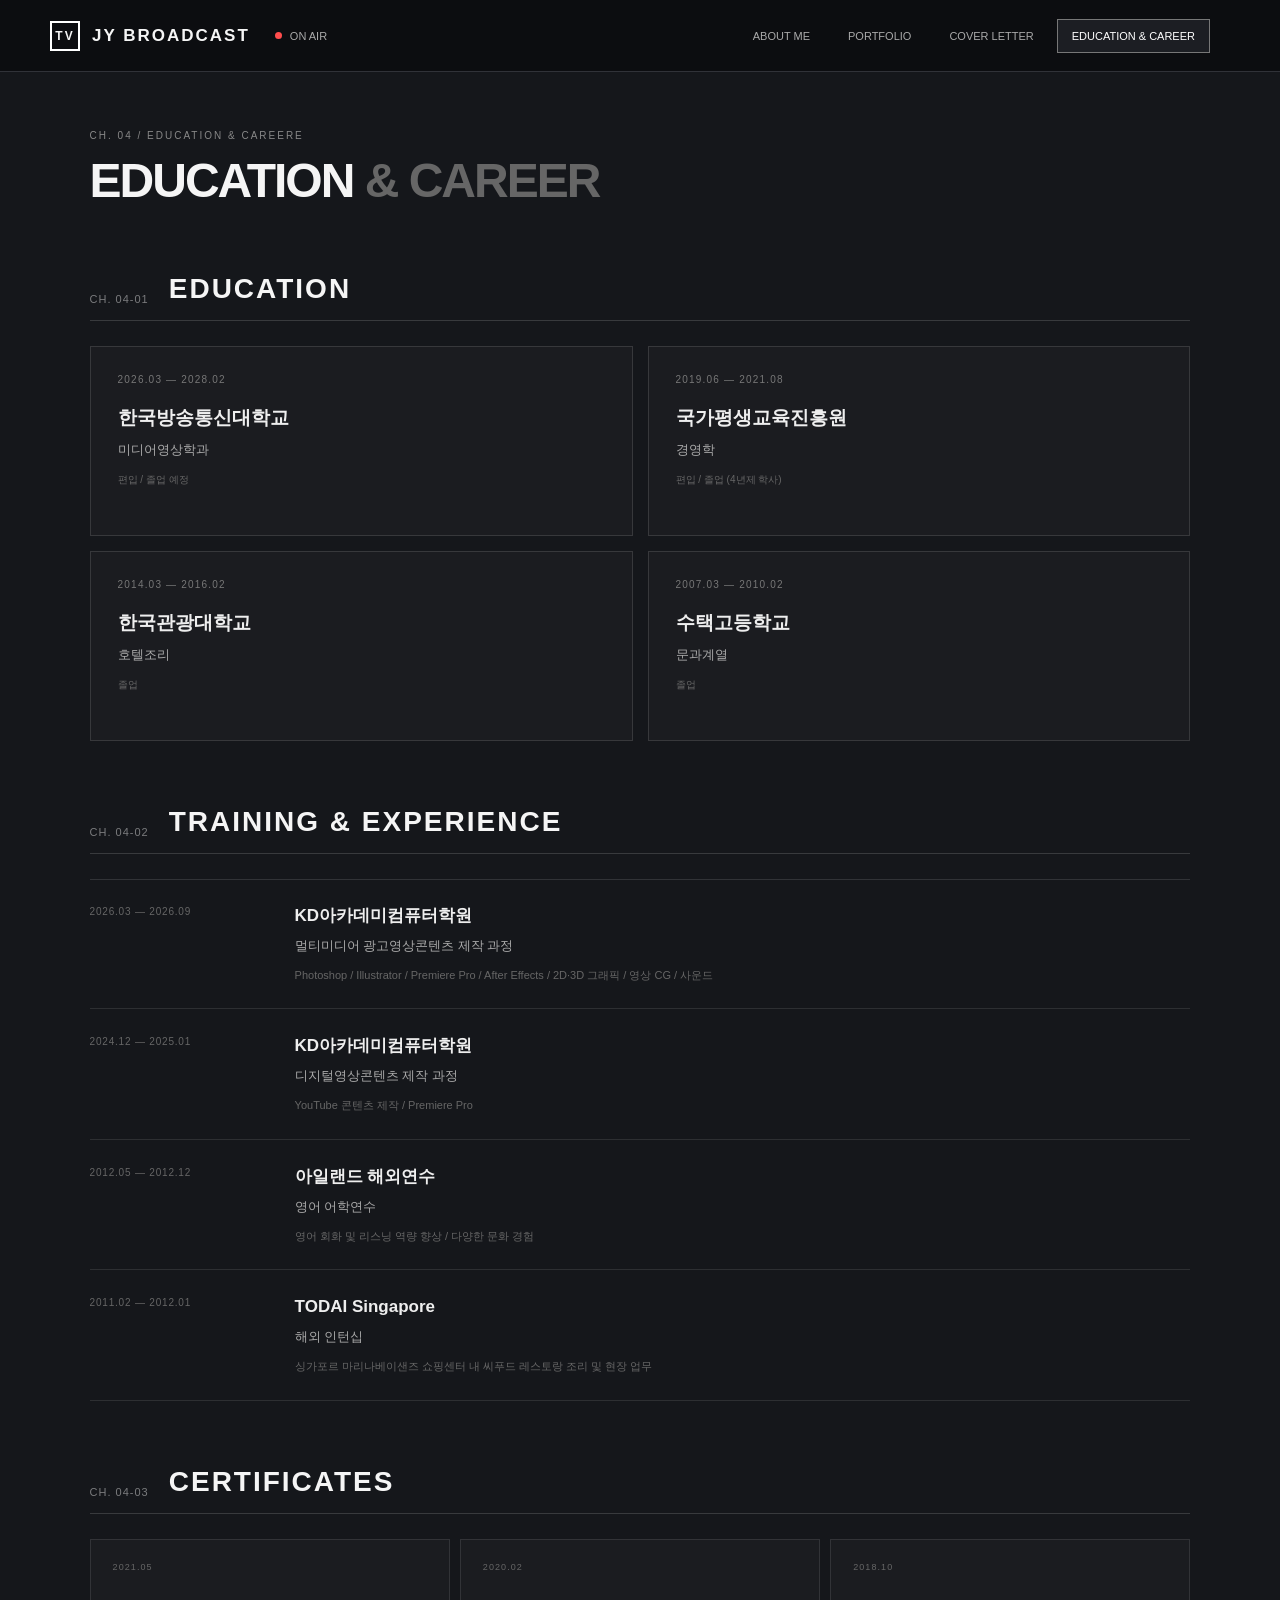
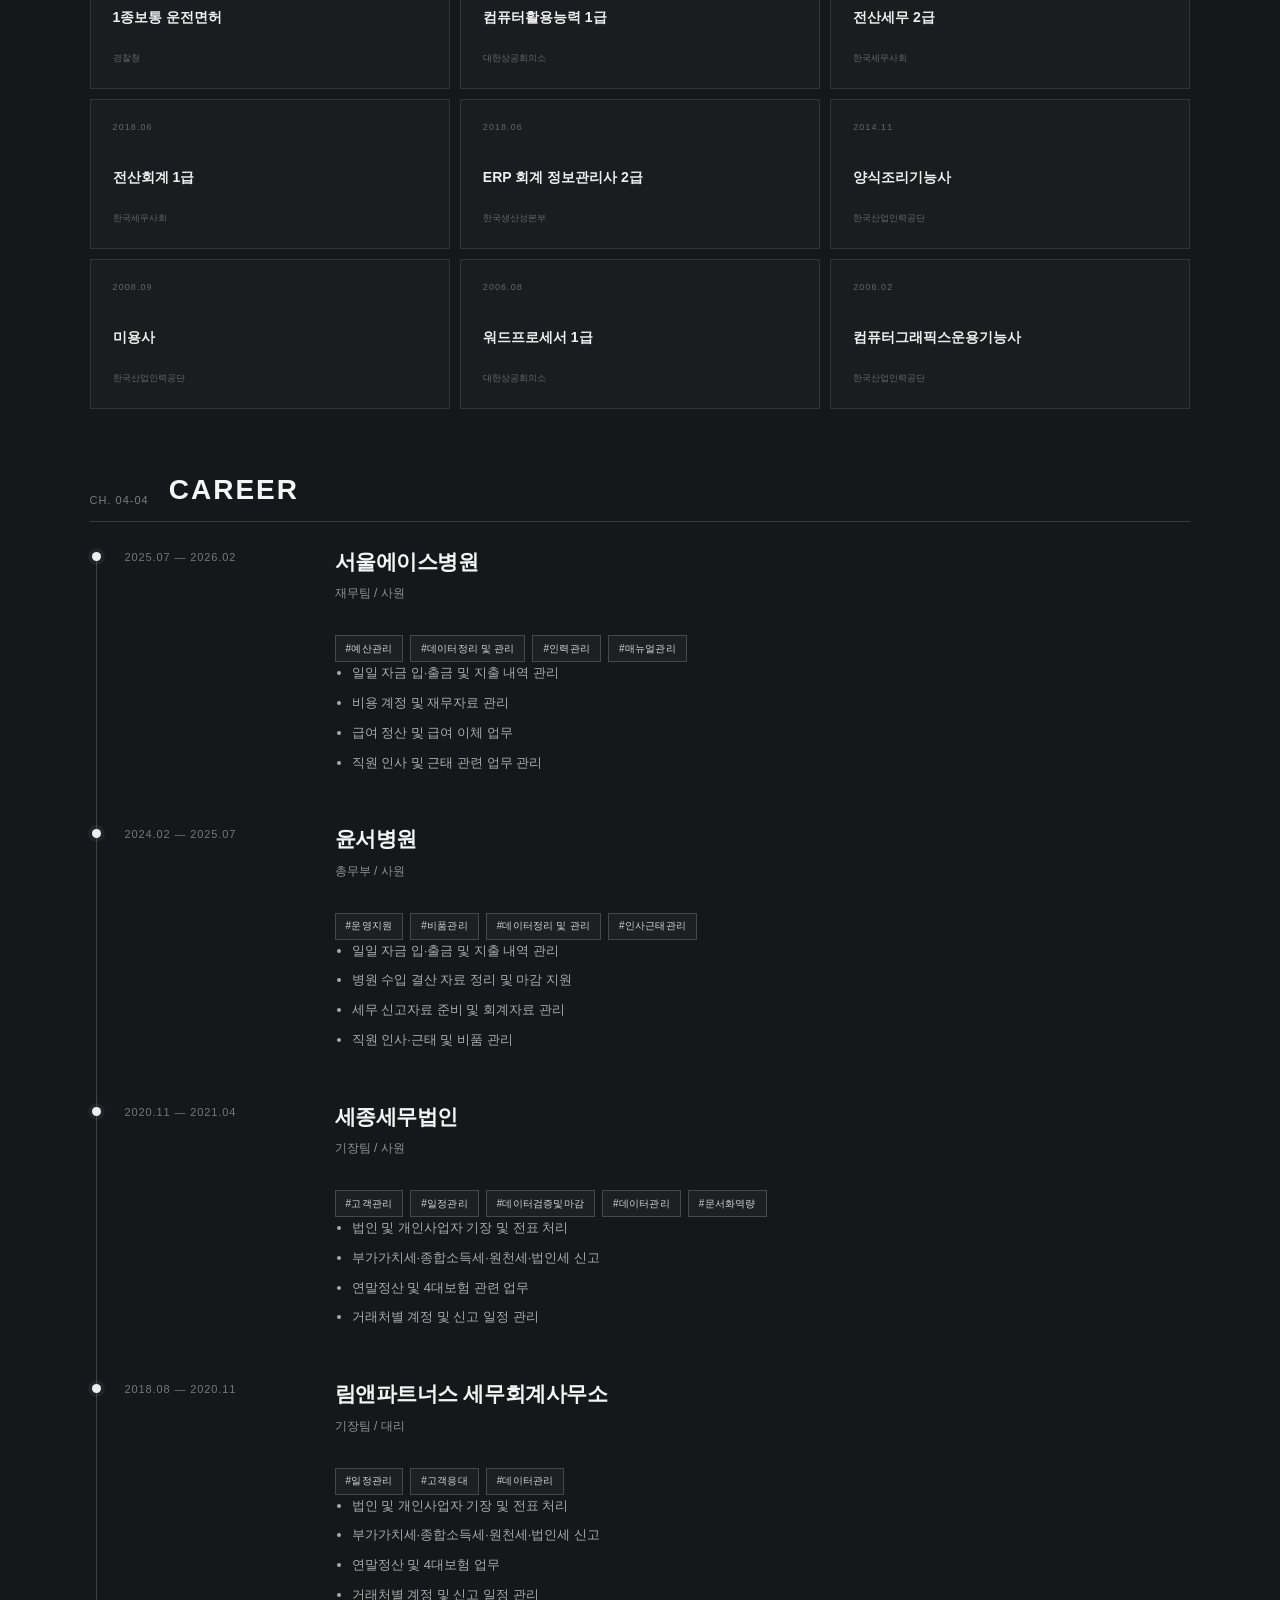
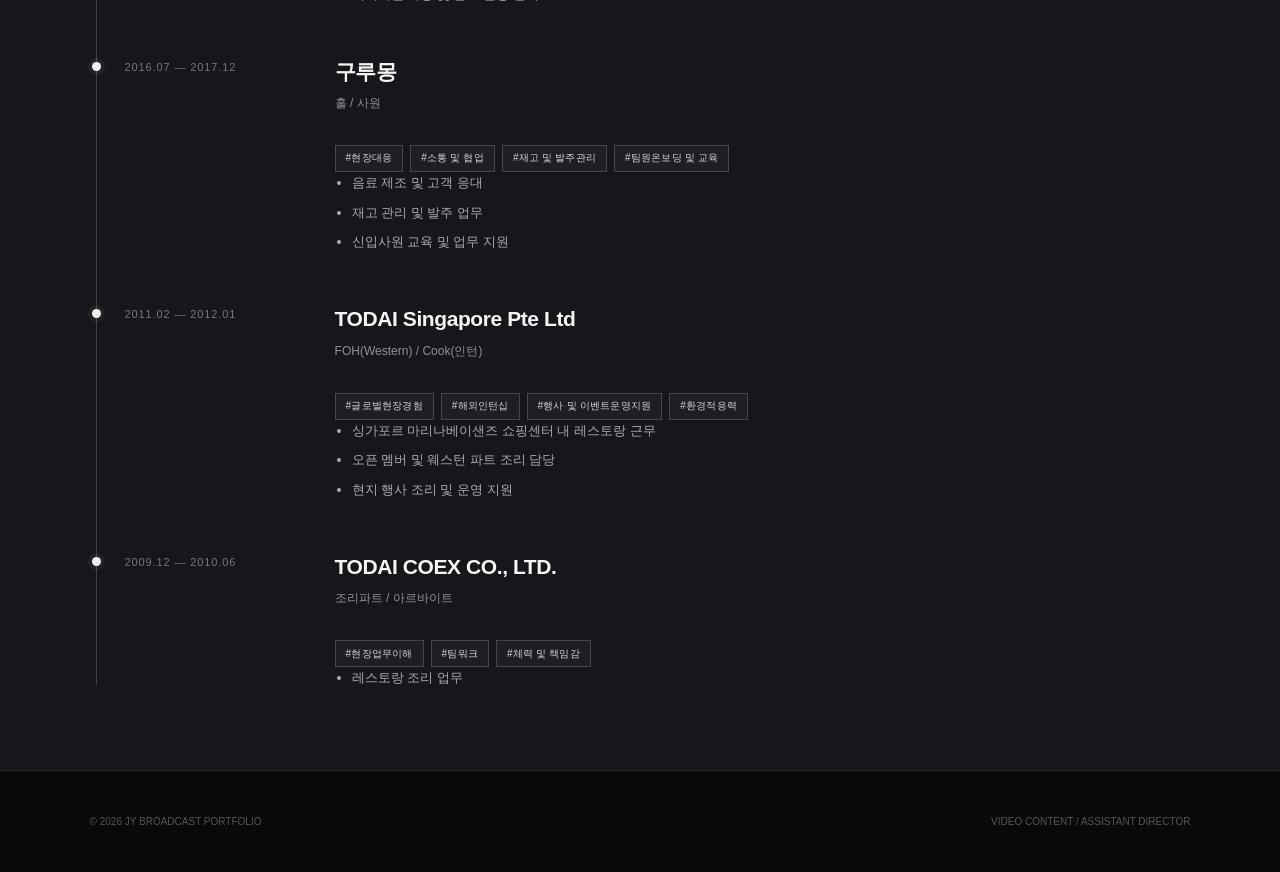
==== career.html @ f4d0382a "Fix HTML formatting and update career section" ====
<!DOCTYPE html>
<html lang="ko">

<head>
    <meta charset="UTF-8">
    <meta name="viewport" content="width=device-width, initial-scale=1.0">
    <title>EDUCATION & CAREER | JY BROADCAST PORTFOLIO</title>
    <link rel="stylesheet" href="style.css">
</head>

<body>

<div class="tv-screen">

    <!-- HEADER -->
    <header>
        <a href="index.html" class="station-logo">
            <div class="station-icon">TV</div>
            JY BROADCAST
        </a>

        <div class="on-air">
            <div class="on-air-dot"></div>
            ON AIR
        </div>

        <nav>
            <a href="index.html">ABOUT ME</a>
            <a href="portfolio.html">PORTFOLIO</a>
            <a href="cover.html">COVER LETTER</a>
            <a href="career.html" class="active">EDUCATION & CAREER</a>
        </nav>
    </header>

    <!-- MAIN CONTENT -->
    <main>
        <section id="career">
            <div class="about-wrapper">

                <span class="section-label">CH. 04 / EDUCATION & CAREERE</span>
                <h1 class="section-title">EDUCATION <span>& CAREER</span></h1>


        

                    <!-- 01. EDUCATION -->
                    <div class="about-section">
                        <div class="about-section-header">
                            <span>CH. 04-01</span>
                            <h2>EDUCATION</h2>
                        </div>

                        <div class="education-grid">
                            <div class="education-item">
                                <span class="education-year">2026.03 — 2028.02</span>
                                <h3>한국방송통신대학교</h3>
                                <p>미디어영상학과</p>
                                <small>편입 / 졸업 예정</small>
                            </div>

                            <div class="education-item">
                                <span class="education-year">2019.06 — 2021.08</span>
                                <h3>국가평생교육진흥원</h3>
                                <p>경영학</p>
                                <small>편입 / 졸업 (4년제 학사)</small>
                            </div>

                            <div class="education-item">
                                <span class="education-year">2014.03 — 2016.02</span>
                                <h3>한국관광대학교</h3>
                                <p>호텔조리</p>
                                <small>졸업</small>
                            </div>

                            <div class="education-item">
                                <span class="education-year">2007.03 — 2010.02</span>
                                <h3>수택고등학교</h3>
                                <p>문과계열</p>
                                <small>졸업</small>
                            </div>
                        </div>
                    </div>

                    <!-- 02. TRAINING & EXPERIENCE -->
                    <div class="about-section">
                        <div class="about-section-header">
                            <span>CH. 04-02</span>
                            <h2>TRAINING & EXPERIENCE</h2>
                        </div>

                        <div class="activity-list">
                            <div class="activity-item">
                                <div class="activity-date">2026.03 — 2026.09</div>
                                <div>
                                    <h3>KD아카데미컴퓨터학원</h3>
                                    <p>멀티미디어 광고영상콘텐츠 제작 과정</p>
                                    <span>Photoshop / Illustrator / Premiere Pro / After Effects / 2D·3D 그래픽 / 영상 CG / 사운드</span>
                                </div>
                            </div>

                            <div class="activity-item">
                                <div class="activity-date">2024.12 — 2025.01</div>
                                <div>
                                    <h3>KD아카데미컴퓨터학원</h3>
                                    <p>디지털영상콘텐츠 제작 과정</p>
                                    <span>YouTube 콘텐츠 제작 / Premiere Pro</span>
                                </div>
                            </div>

                            <div class="activity-item">
                                <div class="activity-date">2012.05 — 2012.12</div>
                                <div>
                                    <h3>아일랜드 해외연수</h3>
                                    <p>영어 어학연수</p>
                                    <span>영어 회화 및 리스닝 역량 향상 / 다양한 문화 경험</span>
                                </div>
                            </div>

                            <div class="activity-item">
                                <div class="activity-date">2011.02 — 2012.01</div>
                                <div>
                                    <h3>TODAI Singapore</h3>
                                    <p>해외 인턴십</p>
                                    <span>싱가포르 마리나베이샌즈 쇼핑센터 내 씨푸드 레스토랑 조리 및 현장 업무</span>
                                </div>
                            </div>
                        </div>
                    </div>

                    <!-- 03. CERTIFICATES -->
                    <div class="about-section">
                        <div class="about-section-header">
                            <span>CH. 04-03</span>
                            <h2>CERTIFICATES</h2>
                        </div>

                        <div class="certificate-grid">
                            <div class="certificate-item">
                                <span>2021.05</span>
                                <strong>1종보통 운전면허</strong>
                                <small>경찰청</small>
                            </div>
                            <div class="certificate-item">
                                <span>2020.02</span>
                                <strong>컴퓨터활용능력 1급</strong>
                                <small>대한상공회의소</small>
                            </div>
                            <div class="certificate-item">
                                <span>2018.10</span>
                                <strong>전산세무 2급</strong>
                                <small>한국세무사회</small>
                            </div>
                            <div class="certificate-item">
                                <span>2018.06</span>
                                <strong>전산회계 1급</strong>
                                <small>한국세무사회</small>
                            </div>
                            <div class="certificate-item">
                                <span>2018.06</span>
                                <strong>ERP 회계 정보관리사 2급</strong>
                                <small>한국생산성본부</small>
                            </div>
                            <div class="certificate-item">
                                <span>2014.11</span>
                                <strong>양식조리기능사</strong>
                                <small>한국산업인력공단</small>
                            </div>
                            <div class="certificate-item">
                                <span>2008.09</span>
                                <strong>미용사</strong>
                                <small>한국산업인력공단</small>
                            </div>
                            <div class="certificate-item">
                                <span>2006.08</span>
                                <strong>워드프로세서 1급</strong>
                                <small>대한상공회의소</small>
                            </div>
                            <div class="certificate-item">
                                <span>2006.02</span>
                                <strong>컴퓨터그래픽스운용기능사</strong>
                                <small>한국산업인력공단</small>
                            </div>
                        </div>
                    </div>

                </div>


                <!-- 04. CAREER -->
                <div class="about-section">
                    <div class="about-section-header">
                        <span>CH. 04-04</span>
                        <h2>CAREER</h2>
                    </div>

                    <div class="timeline">
                        <!-- 서울에이스병원 -->
                        <div class="timeline-item">
                            <div class="timeline-date">2025.07 — 2026.02</div>
                            <div class="timeline-content">
                                <h3>서울에이스병원</h3>
                                <span class="timeline-role">재무팀 / 사원</span>
                                <div class="timeline-tags">
                                    <span>#예산관리</span>
                                    <span>#데이터정리 및 관리</span>
                                    <span>#인력관리</span>
                                    <span>#매뉴얼관리</span>
                                </div>
                                <ul>
                                    <li>일일 자금 입·출금 및 지출 내역 관리</li>
                                    <li>비용 계정 및 재무자료 관리</li>
                                    <li>급여 정산 및 급여 이체 업무</li>
                                    <li>직원 인사 및 근태 관련 업무 관리</li>
                                </ul>
                            </div>
                        </div>

                        <!-- 윤서병원 -->
                        <div class="timeline-item">
                            <div class="timeline-date">2024.02 — 2025.07</div>
                            <div class="timeline-content">
                                <h3>윤서병원</h3>
                                <span class="timeline-role">총무부 / 사원</span>
                                <div class="timeline-tags">
                                    <span>#운영지원</span>
                                    <span>#비품관리</span>
                                    <span>#데이터정리 및 관리</span>
                                    <span>#인사근태관리</span>
                                </div>
                                <ul>
                                    <li>일일 자금 입·출금 및 지출 내역 관리</li>
                                    <li>병원 수입 결산 자료 정리 및 마감 지원</li>
                                    <li>세무 신고자료 준비 및 회계자료 관리</li>
                                    <li>직원 인사·근태 및 비품 관리</li>
                                </ul>
                            </div>
                        </div>

                        <!-- 세종세무법인 -->
                        <div class="timeline-item">
                            <div class="timeline-date">2020.11 — 2021.04</div>
                            <div class="timeline-content">
                                <h3>세종세무법인</h3>
                                <span class="timeline-role">기장팀 / 사원</span>
                                <div class="timeline-tags">
                                    <span>#고객관리</span>
                                    <span>#일정관리</span>
                                    <span>#데이터검증및마감</span>
                                    <span>#데이터관리</span>
                                    <span>#문서화역량</span>
                                </div>
                                <ul>
                                    <li>법인 및 개인사업자 기장 및 전표 처리</li>
                                    <li>부가가치세·종합소득세·원천세·법인세 신고</li>
                                    <li>연말정산 및 4대보험 관련 업무</li>
                                    <li>거래처별 계정 및 신고 일정 관리</li>
                                </ul>
                            </div>
                        </div>

                        <!-- 림앤파트너스 -->
                        <div class="timeline-item">
                            <div class="timeline-date">2018.08 — 2020.11</div>
                            <div class="timeline-content">
                                <h3>림앤파트너스 세무회계사무소</h3>
                                <span class="timeline-role">기장팀 / 대리</span>
                                <div class="timeline-tags">
                                    <span>#일정관리</span>
                                    <span>#고객응대</span>
                                    <span>#데이터관리</span>
                                </div>
                                <ul>
                                    <li>법인 및 개인사업자 기장 및 전표 처리</li>
                                    <li>부가가치세·종합소득세·원천세·법인세 신고</li>
                                    <li>연말정산 및 4대보험 업무</li>
                                    <li>거래처별 계정 및 신고 일정 관리</li>
                                </ul>
                            </div>
                        </div>

                        <!-- 구루몽 -->
                        <div class="timeline-item">
                            <div class="timeline-date">2016.07 — 2017.12</div>
                            <div class="timeline-content">
                                <h3>구루몽</h3>
                                <span class="timeline-role">홀 / 사원</span>
                                <div class="timeline-tags">
                                    <span>#현장대응</span>
                                    <span>#소통 및 협업</span>
                                    <span>#재고 및 발주관리</span>
                                    <span>#팀원온보딩 및 교육</span>
                                </div>
                                <ul>
                                    <li>음료 제조 및 고객 응대</li>
                                    <li>재고 관리 및 발주 업무</li>
                                    <li>신입사원 교육 및 업무 지원</li>
                                </ul>
                            </div>
                        </div>

                        <!-- TODAI Singapore -->
                        <div class="timeline-item">
                            <div class="timeline-date">2011.02 — 2012.01</div>
                            <div class="timeline-content">
                                <h3>TODAI Singapore Pte Ltd</h3>
                                <span class="timeline-role"> FOH(Western) / Cook(인턴) </span>
                                <div class="timeline-tags">
                                    <span>#글로벌현장경험</span>
                                    <span>#해외인턴십</span>
                                    <span>#행사 및 이벤트운영지원</span>
                                    <span>#환경적응력</span>
                                </div>
                                <ul>
                                    <li>싱가포르 마리나베이샌즈 쇼핑센터 내 레스토랑 근무</li>
                                    <li>오픈 멤버 및 웨스턴 파트 조리 담당</li>
                                    <li>현지 행사 조리 및 운영 지원</li>
                                </ul>
                            </div>
                        </div>

                        <!-- TODAI COEX -->
                        <div class="timeline-item">
                            <div class="timeline-date">2009.12 — 2010.06</div>
                            <div class="timeline-content">
                                <h3>TODAI COEX CO., LTD.</h3>
                                <span class="timeline-role">조리파트 / 아르바이트</span>
                                <div class="timeline-tags">
                                    <span>#현장업무이해</span>
                                    <span>#팀워크</span>
                                    <span>#체력 및 책임감</span>
                                </div>
                                <ul>
                                    <li>레스토랑 조리 업무</li>
                                </ul>
                            </div>
                        </div>
                    </div>
                </div>


        </section>
    </main>

    <!-- =========================================
         FOOTER
    ========================================= -->

    <footer>
        <span>© 2026 JY BROADCAST PORTFOLIO</span>
        <span>VIDEO CONTENT / ASSISTANT DIRECTOR</span>
    </footer>
</div>

<script src="script.js"></script>
</body>
</html>
---- style.css ----
/* =========================================================
   STYLE.CSS
   JY BROADCAST - PORTFOLIO
   VERSION 2.1
   - Hierarchical layout
   - Reduced excessive spacing
   - Consistent vertical rhythm
   - Responsive layout maintained
========================================================= */


/* =========================================================
   01. RESET / GLOBAL
========================================================= */

* {
    margin: 0;
    padding: 0;
    box-sizing: border-box;
}

html {
    scroll-behavior: smooth;
}

body {
    font-family:
        Arial,
        "Noto Sans KR",
        sans-serif;

    background: #101114;
    color: #f5f5f5;

    overflow-x: hidden;
}

a {
    text-decoration: none;
    color: inherit;
}

img {
    display: block;
    max-width: 100%;
}


/* =========================================================
   02. TV SCREEN
========================================================= */

.tv-screen {
    width: 100%;
    min-height: 100vh;
    background: #101114;
}


/* =========================================================
   03. HEADER
========================================================= */

header {
    position: fixed;
    top: 0;
    left: 0;

    width: 100%;
    height: 72px;

    display: flex;
    align-items: center;

    padding: 0 50px;

    background: rgba(12, 13, 16, 0.94);

    border-bottom: 1px solid #303238;

    backdrop-filter: blur(12px);

    z-index: 9999;
}


/* =========================================================
   04. STATION LOGO
========================================================= */

.station-logo {
    display: flex;
    align-items: center;

    gap: 12px;

    font-weight: 800;
    letter-spacing: 2px;
    font-size: 17px;

    white-space: nowrap;
}

.station-icon {
    width: 30px;
    height: 30px;

    border: 2px solid #fff;

    display: flex;
    align-items: center;
    justify-content: center;

    font-size: 12px;
}


/* =========================================================
   05. ON AIR
========================================================= */

.on-air {
    display: flex;
    align-items: center;

    gap: 8px;

    margin-right: auto;
    margin-left: 25px;

    font-size: 11px;
    color: #aaa;
}

.on-air-dot {
    width: 7px;
    height: 7px;

    border-radius: 50%;

    background: #ff4d4d;

    animation: blink 1.2s infinite;
}

@keyframes blink {

    0% {
        opacity: 1;
    }

    50% {
        opacity: 0.3;
    }

    100% {
        opacity: 1;
    }
}


/* =========================================================
   06. NAVIGATION
========================================================= */

nav {
    display: flex;
    align-items: center;

    gap: 8px;

    margin-right: 20px;
}

nav a {
    padding: 10px 14px;

    font-size: 11px;
    color: #aaa;

    border: 1px solid transparent;

    transition: 0.25s ease;
}

nav a:hover {
    color: white;

    border-color: #555;

    background: #1c1e23;
}

nav a.active {
    color: white;

    border-color: #777;

    background: #1c1e23;
}


/* =========================================================
   07. COMMON SECTION
========================================================= */

section {
    min-height: 100vh;

    padding:
        125px
        7%
        80px;
}

.section-label {
    display: inline-block;

    margin-bottom: 12px;

    font-size: 10px;

    letter-spacing: 2px;

    color: #888;
}

.section-title {
    margin-bottom: 45px;

    font-size: 48px;

    letter-spacing: -2px;
}

.section-title span {
    color: #666;
}


/* =========================================================
   08. ABOUT
========================================================= */

#about {
    background: #15171b;
}

.about-wrapper {
    max-width: 1200px;

    margin: auto;
}


/* =========================================================
   09. PROFILE CARD
========================================================= */

.broadcast-card {
    display: grid;

    grid-template-columns:
        300px
        1fr;

    min-height: 420px;

    border: 1px solid #34363b;

    background: #101114;
}

.profile {
    display: flex;

    flex-direction: column;

    justify-content: space-between;

    padding: 25px;

    border-right: 1px solid #34363b;
}

.profile-photo {
    width: 100%;

    aspect-ratio: 3 / 4;

    display: flex;
    align-items: center;
    justify-content: center;

    overflow: hidden;

    background: #292b30;
}

.profile-photo img {
    width: 100%;
    height: 100%;

    object-fit: cover;
}

.profile-card {
    margin-bottom: 60px;
}


/* =========================================================
   10. BASIC INFORMATION
========================================================= */

.broadcast-info {
    padding: 40px;
}

.info-row {
    display: grid;

    grid-template-columns:
        150px
        1fr;

    padding: 20px 0;

    border-bottom: 1px solid #2b2d32;
}

.info-label {
    font-size: 11px;

    letter-spacing: 1px;

    color: #666;
}

.info-content {
    font-size: 14px;

    line-height: 1.6;

    color: #ddd;
}


/* =========================================================
   11. ABOUT SECTION
========================================================= */

.about-section {
    margin-top: 65px;
}

.about-section-header {
    display: flex;
    align-items: flex-end;

    gap: 20px;

    margin-bottom: 25px;

    padding-bottom: 15px;

    border-bottom:
        1px solid rgba(255, 255, 255, 0.15);
}

.about-section-header span {
    font-size: 11px;

    letter-spacing: 1px;

    opacity: 0.45;
}

.about-section-header h2 {
    margin: 0;

    font-size: 28px;

    letter-spacing: 2px;
}


/* =========================================================
   12. PRODUCER NOTE
========================================================= */

.about-intro {
    margin-top: 20px;
}

.intro-text {
    max-width: 850px;

    font-size: 15px;

    line-height: 2;

    color: #aaa;
}

.intro-text p + p {
    margin-top: 18px;
}


/* =========================================================
   13. SKILLS
========================================================= */

.skill-console {
    padding: 35px;

    border: 1px solid #37393e;

    background: #101114;
}

.console-header {
    display: flex;
    justify-content: space-between;

    padding-bottom: 20px;

    margin-bottom: 30px;

    border-bottom: 1px solid #333;

    font-size: 11px;

    color: #777;
}

.skill-item {
    display: grid;

    grid-template-columns:
        180px
        1fr
        70px;

    align-items: center;

    gap: 25px;

    margin-bottom: 25px;
}

.skill-item:last-child {
    margin-bottom: 0;
}

.skill-name {
    font-size: 13px;

    font-weight: 700;
}

.signal {
    height: 12px;

    display: flex;

    gap: 3px;
}

.signal span {
    flex: 1;

    background: #333;
}

.signal span.active {
    background: #eee;
}

.skill-level {
    text-align: right;

    font-size: 11px;

    color: #777;
}


/* =========================================================
   14. PORTFOLIO
========================================================= */

#portfolio {
    background: #101114;
}

.portfolio-wrapper {
    max-width: 1250px;

    margin: auto;
}


/* =========================================================
   15. PORTFOLIO LAYOUT
========================================================= */

.portfolio-layout {
    display: grid;

    grid-template-columns:
        220px
        1fr;

    align-items: start;

    gap: 40px;
}


/* =========================================================
   16. PORTFOLIO MENU
========================================================= */

.portfolio-menu {
    position: sticky;

    top: 100px;

    border: 1px solid #333;

    background: #15171b;
}

.portfolio-menu-header {
    display: flex;
    justify-content: space-between;

    padding: 18px 20px;

    border-bottom: 1px solid #333;

    font-size: 9px;

    letter-spacing: 1.5px;

    color: #666;
}


/* =========================================================
   17. PORTFOLIO CATEGORY BUTTON
========================================================= */

.portfolio-category {
    width: 100%;

    min-height: 65px;

    padding: 15px 20px;

    display: grid;

    grid-template-columns:
        35px
        1fr;

    align-items: center;

    gap: 10px;

    border: none;

    border-bottom: 1px solid #292b30;

    background: transparent;

    color: #777;

    font-family: inherit;

    text-align: left;

    cursor: pointer;

    transition:
        background 0.25s ease,
        color 0.25s ease,
        padding-left 0.25s ease;
}

.portfolio-category:hover {
    padding-left: 25px;

    background: #1c1e23;

    color: #fff;
}

.portfolio-category.active {
    padding-left: 25px;

    background: #1c1e23;

    color: #fff;
}

.category-number {
    font-size: 9px;

    letter-spacing: 1px;

    color: #555;
}

.portfolio-category.active .category-number {
    color: #aaa;
}

.category-name {
    font-size: 12px;

    line-height: 1.5;

    letter-spacing: 0.5px;
}


/* =========================================================
   18. PORTFOLIO MENU FOOTER
========================================================= */

.portfolio-menu-footer {
    display: flex;
    justify-content: space-between;

    padding: 15px 20px;

    font-size: 8px;

    letter-spacing: 1px;

    color: #444;
}


/* =========================================================
   19. PORTFOLIO PROJECT AREA
========================================================= */

.portfolio-project-area {
    min-width: 0;
}


/* =========================================================
   20. PROJECT HEADER
========================================================= */

.portfolio-project-header {
    display: flex;
    justify-content: space-between;
    align-items: flex-end;

    margin-bottom: 25px;

    padding-bottom: 18px;

    border-bottom: 1px solid #333;
}

.portfolio-current-label {
    display: block;

    margin-bottom: 8px;

    font-size: 9px;

    letter-spacing: 2px;

    color: #666;
}

.portfolio-current-title {
    margin: 0;

    font-size: 27px;

    letter-spacing: 1px;
}

.portfolio-project-count {
    display: flex;
    align-items: center;

    gap: 10px;

    font-size: 9px;

    letter-spacing: 1px;

    color: #555;
}

.portfolio-project-count strong {
    font-size: 18px;

    font-weight: 500;

    color: #eee;
}


/* =========================================================
   21. PROJECT GRID
========================================================= */

.program-grid {
    display: grid;

    grid-template-columns:
        repeat(2, 1fr);

    gap: 22px;
}

.program {
    position: relative;

    display: block;

    overflow: hidden;

    border: 1px solid #333;

    background: #181a1e;

    cursor: pointer;

    transition:
        transform 0.3s ease,
        border-color 0.3s ease,
        opacity 0.3s ease;
}

.program:hover {
    transform: translateY(-5px);

    border-color: #777;
}

.program.hidden {
    display: none;
}


/* =========================================================
   22. PORTFOLIO EMPTY
========================================================= */

.portfolio-empty {
    display: none;

    padding: 70px 20px;

    border: 1px solid #333;

    text-align: center;

    font-size: 10px;

    letter-spacing: 2px;

    color: #555;
}

.portfolio-empty.show {
    display: block;
}


/* =========================================================
   23. PORTFOLIO THUMBNAIL
========================================================= */

.program-thumbnail {
    position: relative;

    aspect-ratio: 16 / 9;

    display: flex;
    align-items: center;
    justify-content: center;

    overflow: hidden;

    background:
        linear-gradient(
            135deg,
            #30333a,
            #15171b
        );
}

.program-thumbnail::before {
    content: "";

    position: absolute;

    inset: 0;

    background:
        repeating-linear-gradient(
            0deg,
            transparent,
            transparent 4px,
            rgba(255, 255, 255, 0.02) 4px,
            rgba(255, 255, 255, 0.02) 5px
        );

    pointer-events: none;

    z-index: 3;
}

.program-thumbnail h3 {
    position: relative;

    z-index: 4;

    font-size: 40px;

    letter-spacing: 3px;
}


/* =========================================================
   24. PREPARING OVERLAY
========================================================= */

.preparing-overlay {
    position: absolute;

    inset: 0;

    display: flex;

    flex-direction: column;

    align-items: center;
    justify-content: center;

    padding: 20px;

    background-color: rgba(0, 0, 0, 0.65);

    color: #fff;

    text-align: center;

    pointer-events: none;

    z-index: 10;
}

.preparing-overlay span {
    margin-bottom: 6px;

    font-size: 14px;

    font-weight: 700;

    letter-spacing: 2px;

    color: #ffc107;

    text-transform: uppercase;
}

.preparing-overlay p {
    margin: 0;

    font-size: 18px;

    font-weight: 600;

    color: #fff;
}


/* =========================================================
   25. YOUTUBE THUMBNAIL
========================================================= */

.youtube-thumbnail img {
    width: 100%;
    height: 100%;

    object-fit: cover;
}

.youtube-play-button {
    position: absolute;

    top: 50%;
    left: 50%;

    width: 68px;
    height: 48px;

    display: flex;
    align-items: center;
    justify-content: center;

    transform:
        translate(-50%, -50%);

    background:
        rgba(0, 0, 0, 0.75);

    color: #fff;

    border-radius: 10px;

    font-size: 21px;

    z-index: 5;

    transition:
        transform 0.25s ease,
        background 0.25s ease;
}

.youtube-thumbnail:hover .youtube-play-button {
    transform:
        translate(-50%, -50%)
        scale(1.1);

    background:
        rgba(0, 0, 0, 0.9);
}

.youtube-thumbnail::after {
    content: "";

    position: absolute;

    inset: 0;

    background:
        rgba(0, 0, 0, 0);

    transition: 0.25s;

    pointer-events: none;

    z-index: 3;
}

.youtube-thumbnail:hover::after {
    background:
        rgba(0, 0, 0, 0.12);
}


/* =========================================================
   26. PROGRAM INFO
========================================================= */

.program-info {
    padding: 20px;
    border-top: 1px solid #333;
}

.program-meta {
    display: flex;
    justify-content: space-between;

    gap: 20px;

    margin-bottom: 10px;

    font-size: 9px;

    color: #666;
}

.program-info h2 {
    margin-bottom: 7px;

    font-size: 20px;

    line-height: 1.4;
}

.program-info h5 {
    margin-bottom: 12px;

    font-size: 10px;

    font-weight: 500;

    letter-spacing: 1px;

    color: #777;
}

.program-info p {
    font-size: 12px;

    line-height: 1.7;

    color: #777;
}

.program-info a {
    color: #007bff;

    text-decoration: underline;
}

.program-info a:hover {
    color: #0056b3;
}


/* =========================================================
   27. PORTFOLIO SLIDER
========================================================= */

.portfolio-slider {
    position: relative;

    width: 100%;

    aspect-ratio: 16 / 9;

    overflow: hidden;
}

.portfolio-slide {
    position: absolute;

    inset: 0;

    width: 100%;
    height: 100%;

    object-fit: cover;

    opacity: 0;

    pointer-events: none;

    z-index: 1;

    transition:
        opacity 0.35s ease;
}

.portfolio-slide.active {
    opacity: 1;

    pointer-events: auto;

    z-index: 2;
}


/* =========================================================
   28. SLIDER ARROW
========================================================= */

.slider-arrow {
    position: absolute;

    top: 50%;

    width: 42px;
    height: 42px;

    display: flex;
    align-items: center;
    justify-content: center;

    transform:
        translateY(-50%);

    border:
        1px solid rgba(255, 255, 255, 0.35);

    background:
        rgba(10, 11, 14, 0.65);

    color: #fff;

    font-family:
        Arial,
        sans-serif;

    font-size: 30px;

    line-height: 1;

    cursor: pointer;

    opacity: 0;

    z-index: 10;

    transition:
        opacity 0.25s,
        background 0.25s,
        border-color 0.25s;
}

.portfolio-slider:hover .slider-arrow {
    opacity: 1;
}

.slider-prev {
    left: 15px;
}

.slider-next {
    right: 15px;
}

.slider-arrow:hover {
    background:
        rgba(255, 255, 255, 0.15);

    border-color: #aaa;
}


/* =========================================================
   29. SLIDER COUNTER
========================================================= */

.slider-counter {
    position: absolute;

    right: 15px;
    bottom: 12px;

    padding: 5px 8px;

    border:
        1px solid rgba(255, 255, 255, 0.15);

    background:
        rgba(10, 11, 14, 0.7);

    font-size: 9px;

    letter-spacing: 1px;

    color: #aaa;

    z-index: 10;
}

.current-slide {
    color: #fff;
}

.counter-divider {
    margin:
        0 2px;
}


/* =========================================================
   30. COVER LETTER
========================================================= */

#cover {
    background: #0f1013;
}

.cover-wrapper {
    max-width: 1000px;

    margin: auto;
}

.program-sheet {
    border-top:
        2px solid #eee;
}

.cover-row {
    display: grid;

    grid-template-columns:
        220px
        1fr;

    gap: 50px;

    padding: 40px 0;

    border-bottom:
        1px solid #303238;
}

.cover-question {
    font-size: 18px;

    font-weight: 700;

    line-height: 1.5;
}

.cover-question small {
    display: block;

    margin-top: 8px;

    font-size: 9px;

    letter-spacing: 1px;

    color: #666;
}

.cover-answer {
    font-size: 14px;

    line-height: 2;

    color: #999;
}






/* =========================================================
   31. CAREER / EXPERIENCE
========================================================= */

#career {
    background: #15171b;
}


/* =========================================================
   CAREER WRAPPER
========================================================= */

.career-wrapper {
    max-width: 1100px;

    margin: 0 auto;
}


/* =========================================================
   CAREER SECTION TITLE
========================================================= */

.career-section {
    margin-top: 75px;
}

.career-section:first-of-type {
    margin-top: 0;
}

.career-section-header {
    display: flex;
    align-items: baseline;

    gap: 15px;

    margin-bottom: 30px;

    padding-bottom: 14px;

    border-bottom:
        1px solid rgba(255, 255, 255, 0.15);
}

.career-section-header span {
    font-size: 10px;

    letter-spacing: 0.15em;

    color: #777;
}

.career-section-header h2 {
    margin: 0;

    font-size: 25px;

    font-weight: 700;

    letter-spacing: 0.02em;
}


/* =========================================================
   CAREER TIMELINE
========================================================= */

.timeline {
    position: relative;

    padding-left: 35px;
}


/* TIMELINE LINE */

.timeline::before {
    content: "";

    position: absolute;

    left: 6px;
    top: 5px;
    bottom: 5px;

    width: 1px;

    background:
        rgba(255, 255, 255, 0.18);
}


/* TIMELINE ITEM */

.timeline-item {
    position: relative;

    display: grid;

    grid-template-columns:
        170px
        1fr;

    gap: 40px;

    padding-bottom: 50px;
}

.timeline-item:last-child {
    padding-bottom: 0;
}


/* TIMELINE DOT */

.timeline-item::before {
    content: "";

    position: absolute;

    left: -33px;
    top: 5px;

    width: 9px;
    height: 9px;

    border-radius: 50%;

    background: #eee;

    box-shadow:
        0 0 0 4px
        rgba(255, 255, 255, 0.05);
}


/* =========================================================
   TIMELINE DATE
========================================================= */

.timeline-date {
    padding-top: 2px;

    font-size: 11px;

    line-height: 1.6;

    letter-spacing: 0.08em;

    color: #777;
}


/* =========================================================
   TIMELINE CONTENT
========================================================= */

.timeline-content {
    min-width: 0;
}

.timeline-content h3 {
    margin:
        0 0 7px;

    font-size: 21px;

    font-weight: 700;

    line-height: 1.4;

    letter-spacing: -0.02em;

    color: #f5f5f5;
}


/* ROLE */

.timeline-role {
    display: inline-block;

    margin-bottom: 15px;

    font-size: 12px;

    opacity: 0.55;
}


/* =========================================================
   CAREER DESCRIPTION
========================================================= */

.timeline-content ul {
    margin: 0;

    padding-left: 17px;
}

.timeline-content li {
    margin-bottom: 7px;

    font-size: 13px;

    line-height: 1.75;

    color: #aaa;
}

.timeline-content li:last-child {
    margin-bottom: 0;
}


/* =========================================================
   CAREER HASHTAGS
   #영상편집 #방송콘텐츠 #AD ...
========================================================= */

.timeline-tags {
    display: flex;

    flex-wrap: wrap;

    gap: 7px;

    margin-top: 18px;
}


/* EACH TAG */

.timeline-tags span {
    display: inline-flex;

    align-items: center;

    min-height: 27px;

    padding:
        5px 10px;

    border:
        1px solid rgba(255, 255, 255, 0.18);

    background:
        rgba(255, 255, 255, 0.035);

    color: #d5d5d5;

    font-size: 10px;

    font-weight: 500;

    line-height: 1;

    letter-spacing: 0.02em;

    white-space: nowrap;

    transition:
        background 0.25s ease,
        border-color 0.25s ease,
        color 0.25s ease;
}


/* HOVER */

.timeline-tags span:hover {
    border-color:
        rgba(255, 255, 255, 0.45);

    background:
        rgba(255, 255, 255, 0.09);

    color: #fff;
}


/* =========================================================
   EDUCATION
========================================================= */

.education-grid {
    display: grid;

    grid-template-columns:
        repeat(2, 1fr);

    gap: 15px;
}

.education-item {
    position: relative;

    min-height: 190px;

    padding: 27px;

    border:
        1px solid rgba(255, 255, 255, 0.12);

    background:
        rgba(255, 255, 255, 0.025);

    transition:
        transform 0.25s ease,
        border-color 0.25s ease,
        background 0.25s ease;
}

.education-item:hover {
    transform:
        translateY(-4px);

    border-color:
        rgba(255, 255, 255, 0.3);

    background:
        rgba(255, 255, 255, 0.045);
}


/* YEAR */

.education-year {
    display: block;

    margin-bottom: 20px;

    font-size: 10px;

    letter-spacing: 0.12em;

    color: #777;
}


/* SCHOOL */

.education-item h3 {
    margin:
        0 0 8px;

    font-size: 19px;

    line-height: 1.4;

    color: #eee;
}


/* MAJOR */

.education-item p {
    margin: 0 0 7px;

    font-size: 13px;

    line-height: 1.6;

    color: #aaa;
}


/* ADDITIONAL INFO */

.education-item small {
    display: block;

    margin-top: 12px;

    font-size: 10px;

    line-height: 1.6;

    color: #666;
}


/* =========================================================
   EDUCATION HASHTAGS
========================================================= */

.education-tags {
    display: flex;

    flex-wrap: wrap;

    gap: 6px;

    margin-top: 18px;
}

.education-tags span {
    display: inline-block;

    padding:
        5px 8px;

    border:
        1px solid rgba(255, 255, 255, 0.14);

    color: #999;

    font-size: 9px;

    letter-spacing: 0.02em;
}


/* =========================================================
   TRAINING / ACTIVITIES
========================================================= */

.activity-list {
    display: flex;

    flex-direction: column;

    gap: 1px;

    border-top:
        1px solid rgba(255, 255, 255, 0.12);
}

.activity-item {
    display: grid;

    grid-template-columns:
        170px
        1fr;

    gap: 35px;

    padding: 24px 0;

    border-bottom:
        1px solid rgba(255, 255, 255, 0.1);
}


/* DATE */

.activity-date {
    font-size: 10px;

    line-height: 1.6;

    letter-spacing: 0.08em;

    color: #666;
}


/* TITLE */

.activity-item h3 {
    margin:
        0 0 7px;

    font-size: 17px;

    line-height: 1.4;

    color: #eee;
}


/* DESCRIPTION */

.activity-item p {
    margin:
        0 0 10px;

    font-size: 13px;

    line-height: 1.7;

    color: #aaa;
}


/* ADDITIONAL */

.activity-item span {
    display: block;

    font-size: 11px;

    line-height: 1.6;

    color: #666;
}


/* =========================================================
   ACTIVITY HASHTAGS
========================================================= */

.activity-tags {
    display: flex;

    flex-wrap: wrap;

    gap: 7px;

    margin-top: 14px;
}

.activity-tags span {
    display: inline-block;

    padding:
        5px 9px;

    border:
        1px solid rgba(255, 255, 255, 0.16);

    background:
        rgba(255, 255, 255, 0.025);

    font-size: 9px;

    color: #aaa;

    white-space: nowrap;
}


/* =========================================================
   CERTIFICATES
========================================================= */

.certificate-grid {
    display: grid;

    grid-template-columns:
        repeat(3, 1fr);

    gap: 10px;
}

.certificate-item {
    display: flex;

    flex-direction: column;

    justify-content: space-between;

    min-height: 150px;

    padding: 22px;

    border:
        1px solid rgba(255, 255, 255, 0.1);

    background:
        rgba(255, 255, 255, 0.025);

    transition:
        border-color 0.25s ease,
        background 0.25s ease;
}

.certificate-item:hover {
    border-color:
        rgba(255, 255, 255, 0.28);

    background:
        rgba(255, 255, 255, 0.045);
}


/* CERTIFICATE TYPE */

.certificate-item span {
    font-size: 9px;

    letter-spacing: 0.12em;

    color: #666;
}


/* CERTIFICATE NAME */

.certificate-item strong {
    margin-top: 25px;

    font-size: 14px;

    line-height: 1.5;

    color: #eee;
}


/* DATE / ISSUER */

.certificate-item small {
    margin-top: 15px;

    font-size: 9px;

    line-height: 1.5;

    color: #666;
}


/* =========================================================
   CAREER KEYWORD EMPHASIS
========================================================= */

.career-keyword {
    color: #fff;

    font-weight: 600;
}


/* =========================================================
   CAREER HIGHLIGHT
========================================================= */

.career-highlight {
    color: #fff;

    font-weight: 700;
}


/* =========================================================
   CAREER RESPONSIVE
========================================================= */

@media (max-width: 900px) {

    .career-wrapper {
        width: 100%;
    }

    .timeline-item {
        grid-template-columns:
            120px
            1fr;

        gap: 25px;
    }

    .education-grid {
        grid-template-columns:
            1fr;
    }

    .activity-item {
        grid-template-columns:
            120px
            1fr;

        gap: 25px;
    }

    .certificate-grid {
        grid-template-columns:
            repeat(2, 1fr);
    }
}


@media (max-width: 600px) {

    /* -----------------------------------------------------
       CAREER
    ----------------------------------------------------- */

    .career-section {
        margin-top: 55px;
    }

    .career-section-header {
        gap: 10px;

        margin-bottom: 25px;
    }

    .career-section-header span {
        font-size: 8px;
    }

    .career-section-header h2 {
        font-size: 21px;
    }


    /* -----------------------------------------------------
       TIMELINE
    ----------------------------------------------------- */

    .timeline {
        padding-left: 25px;
    }

    .timeline::before {
        left: 4px;
    }

    .timeline-item {
        grid-template-columns:
            1fr;

        gap: 7px;

        padding-bottom: 40px;
    }

    .timeline-item::before {
        left: -25px;

        width: 8px;
        height: 8px;
    }

    .timeline-date {
        padding: 0;

        font-size: 9px;

        color: #666;
    }

    .timeline-content h3 {
        font-size: 18px;
    }

    .timeline-role {
        margin-bottom: 12px;

        font-size: 9px;
    }

    .timeline-content li {
        font-size: 12px;

        line-height: 1.7;
    }


    /* -----------------------------------------------------
       HASHTAGS
    ----------------------------------------------------- */

    .timeline-tags {
        gap: 6px;

        margin-top: 15px;
    }

    .timeline-tags span {
        min-height: 25px;

        padding:
            5px 8px;

        font-size: 9px;
    }


    /* -----------------------------------------------------
       EDUCATION
    ----------------------------------------------------- */

    .education-item {
        min-height: auto;

        padding: 22px;
    }

    .education-year {
        margin-bottom: 15px;
    }

    .education-item h3 {
        font-size: 17px;
    }

    .education-item p {
        font-size: 12px;
    }


    /* -----------------------------------------------------
       ACTIVITIES
    ----------------------------------------------------- */

    .activity-item {
        grid-template-columns:
            1fr;

        gap: 8px;

        padding: 20px 0;
    }

    .activity-date {
        font-size: 9px;
    }

    .activity-item h3 {
        font-size: 16px;
    }

    .activity-item p {
        font-size: 12px;
    }

    .activity-tags {
        gap: 5px;
    }

    .activity-tags span {
        font-size: 8px;

        padding:
            5px 7px;
    }


    /* -----------------------------------------------------
       CERTIFICATES
    ----------------------------------------------------- */

    .certificate-grid {
        grid-template-columns:
            1fr;
    }

    .certificate-item {
        min-height: 130px;

        padding: 20px;
    }

    .certificate-item strong {
        margin-top: 20px;

        font-size: 13px;
    }

}









/* =========================================================
   35. FOOTER
========================================================= */

footer {
    display: flex;

    justify-content: space-between;

    padding:
        45px 7%;

    border-top:
        1px solid #27292d;

    background: #08090b;

    font-size: 10px;

    color: #555;
}


/* =========================================================
   36. GENERAL PROJECT PAGE
========================================================= */

#seventeen-project {
    width: 100%;
}

.project-hero {
    min-height: 70vh;

    display: flex;

    flex-direction: column;

    justify-content: center;

    padding:
        110px 8vw;
}

.project-hero p {
    margin-top: 25px;

    font-size: 14px;

    line-height: 1.8;

    letter-spacing: 0.15em;
}

.project-section {
    width: min(1200px, 84%);

    margin: 0 auto;

    padding: 100px 0;

    border-top:
        1px solid rgba(255, 255, 255, 0.15);
}

.project-section h2 {
    margin-top: 20px;

    font-size:
        clamp(40px, 6vw, 80px);

    letter-spacing: -0.04em;
}

.project-section h3 {
    margin-top: 15px;

    font-size: 18px;

    letter-spacing: 0.08em;
}

.project-section p {
    max-width: 720px;

    margin-top: 25px;

    font-size: 16px;

    line-height: 1.9;

    color:
        rgba(255, 255, 255, 0.7);
}

.content-grid {
    display: grid;

    grid-template-columns:
        repeat(2, 1fr);

    gap: 1px;

    margin-top: 50px;

    background:
        rgba(255, 255, 255, 0.15);
}

.content-grid > div {
    min-height: 180px;

    padding: 35px;

    background: #101114;
}

.content-grid strong {
    font-size: 22px;

    letter-spacing: 0.05em;
}

.project-highlight {
    max-width: 900px !important;

    margin-top: 40px !important;

    font-size:
        clamp(28px, 4vw, 52px) !important;

    line-height: 1.3 !important;

    color: #fff !important;
}

.storyboard {
    display: grid;

    grid-template-columns:
        repeat(4, 1fr);

    gap: 15px;

    margin-top: 50px;
}

.storyboard > div {
    min-height: 180px;

    padding: 25px;

    border:
        1px solid rgba(255, 255, 255, 0.2);
}

.storyboard span {
    font-size: 12px;

    letter-spacing: 0.1em;

    opacity: 0.5;
}

.storyboard p {
    margin-top: 50px;
}

.video-container {
    aspect-ratio: 16 / 9;

    display: flex;
    align-items: center;
    justify-content: center;

    margin-top: 50px;

    border:
        1px solid rgba(255, 255, 255, 0.2);
}

.video-container p {
    margin: 0;
}


/* =========================================================
   37. COMMON PROJECT HIGHLIGHT
========================================================= */

.concept-highlight {
    display: block;

    margin-top: 6px;

    color: #fff;

    font-weight: 700;
}


/* =========================================================
   38. SEVENTEEN PROJECT - HERO
========================================================= */

.seventeen-hero {
    min-height: 90vh;

    display: grid;

    grid-template-columns:
        1.4fr
        0.8fr;

    border-bottom:
        1px solid rgba(255, 255, 255, 0.15);
}


/* =========================================================
   39. SEVENTEEN PROJECT - HERO IMAGE
========================================================= */

.seventeen-hero-image {
    width: 100%;

    display: flex;
    align-items: center;
    justify-content: center;

    overflow: hidden;

    background: #101114;
}

.seventeen-hero-image img {
    width: 100%;
    height: auto;

    object-fit: contain;

    display: block;
}


/* =========================================================
   40. SEVENTEEN PROJECT - HERO CONTENT
========================================================= */

.seventeen-hero-content {
    display: flex;

    flex-direction: column;

    justify-content: center;

    padding:
        70px 6vw;
}

.seventeen-hero-content h1 {
    margin-top: 20px;

    font-size:
        clamp(60px, 9vw, 150px);

    line-height: 0.9;

    letter-spacing: -0.06em;
}

.hero-subtitle {
    margin-top: 25px;

    font-size: 14px;

    line-height: 1.8;

    letter-spacing: 0.15em;
}

.hero-meta {
    display: flex;

    justify-content: space-between;

    gap: 20px;

    margin-top: 12px;

    padding: 18px 0;

    border-bottom:
        1px solid rgba(255, 255, 255, 0.15);

    font-size: 11px;
}

.hero-meta span {
    opacity: 0.45;
}

.hero-meta strong {
    font-weight: 500;

    text-align: right;
}


/* =========================================================
   41. SEVENTEEN PROJECT - INTRO
========================================================= */

.seventeen-intro {
    width: min(1200px, 84%);

    margin: 0 auto;

    padding: 50px 0;
}

.seventeen-intro h2 {
    margin-top: 25px;

    font-size:
        clamp(40px, 6vw, 80px);

    line-height: 1.15;

    letter-spacing: -0.05em;
}

.seventeen-intro p {
    max-width: 700px;

    margin-top: 35px;

    font-size: 17px;

    line-height: 2;

    color:
        rgba(255, 255, 255, 0.65);
}


/* =========================================================
   42. SEVENTEEN PROJECT - MAIN SECTION
========================================================= */

.seventeen-section {
    width: 100%;

    margin: 0;

    padding:
        75px 8%;

    border-top:
        1px solid rgba(255, 255, 255, 0.15);

    border-bottom:
        1px solid rgba(255, 255, 255, 0.15);
}


/* =========================================================
   42-1. SEVENTEEN PROJECT - SECTION HEADING
========================================================= */

.section-heading {
    display: block;

    margin-bottom: 30px;
}

.section-number {
    display: block;

    margin-bottom: 10px;

    font-size: 11px;

    letter-spacing: 0.15em;

    opacity: 0.45;
}

.section-heading h2 {
    margin: 0;

    font-size:
        clamp(40px, 6vw, 80px);

    line-height: 1.15;

    letter-spacing: -0.05em;
}


/* =========================================================
   43. SEVENTEEN PROJECT - ARTIST OVERVIEW
========================================================= */

.artist-overview {
    display: grid;

    grid-template-columns:
        1fr
        0.8fr;

    gap: 60px;

    width: calc(100% - 55px);

    margin-top: 45px;

    margin-left: 55px;
}

.artist-main-copy h3 {
    font-size:
        clamp(28px, 3.5vw, 40px);

    line-height: 1.2;

    letter-spacing: -0.04em;
}

.artist-main-copy p {
    max-width: 650px;

    margin-top: 20px;

    font-size: 16px;

    line-height: 1.8;

    color:
        rgba(255, 255, 255, 0.65);
}

.artist-facts {
    border-top:
        1px solid rgba(255, 255, 255, 0.2);
}

.fact-item {
    display: flex;

    justify-content: space-between;

    padding: 20px 0;

    border-bottom:
        1px solid rgba(255, 255, 255, 0.15);
}

.fact-item span {
    font-size: 11px;

    opacity: 0.4;
}

.fact-item strong {
    font-size: 14px;

    font-weight: 500;
}


/* =========================================================
   44. SEVENTEEN PROJECT - UNIT
========================================================= */

.unit-section {
    width: calc(100% - 110px);

    margin-top: 60px;

    margin-left: 110px;

    position: relative;
}


/* =========================================================
   44-1. GUILD SUBSECTION
========================================================= */

.guild-subsection {
    margin-left: 5rem;

    margin-top: 2.5rem;

    padding: 0;
}


/* =========================================================
   44-2. SUBSECTION HEADING
========================================================= */

.subsection-heading {
    display: block;

    margin-bottom: 20px;
}

.subsection-number {
    display: block;

    margin-bottom: 10px;

    font-size: 11px;

    font-weight: 400;

    letter-spacing: 0.15em;

    opacity: 0.45;
}

.subsection-heading h3 {
    margin: 0;

    font-size:
        clamp(30px, 4vw, 55px);

    font-weight: 700;

    line-height: 1.2;

    letter-spacing: -0.04em;
}


/* =========================================================
   45. SEVENTEEN PROJECT - LARGE COPY
========================================================= */

.party-description {
    width: calc(100% - 110px);

    margin-left: 110px;
    margin-top: 25px;

    font-size: 16px;

    line-height: 1.9;

    color: rgba(255, 255, 255, 0.65);
}


/* =========================================================
   46. SEVENTEEN PROJECT - CONTENT ASSET
========================================================= */

.asset-grid {
    width: calc(100% - 110px);

    margin-left: 110px;

    display: grid;

    grid-template-columns:
        repeat(5, 1fr);

    gap: 1px;

    margin-top: 45px;

    background:
        rgba(255, 255, 255, 0.15);
}

.asset-card {
    min-height: 250px;

    padding: 25px;

    background: #101114;
}

.asset-card > span {
    font-size: 11px;

    opacity: 0.4;
}

.asset-card h3 {
    margin-top: 30px;

    font-size: 22px;
}

.asset-card p {
    margin-top: 20px;

    font-size: 13px;

    line-height: 1.8;

    color:
        rgba(255, 255, 255, 0.55);
}


/* =========================================================
   47. SEVENTEEN PROJECT - CONTENT MAP
========================================================= */

.content-map {
    width: calc(100% - 110px);

    margin-left: 110px;

    display: grid;

    grid-template-columns:
        repeat(3, 1fr);

    gap: 15px;

    margin-top: 65px;
}


/* =========================================================
   CONTENT NODE
========================================================= */

.content-node {
    min-height: 210px;

    display: flex;

    flex-direction: column;

    padding: 25px;

    border:
        1px solid rgba(255, 255, 255, 0.2);

    background: #101114;
}


/* =========================================================
   QUEST TITLE
========================================================= */

.content-node strong {
    display: block;

    min-height: 55px;

    font-size: 25px;

    line-height: 1.2;

    letter-spacing: -0.02em;
}


/* =========================================================
   QUEST DESCRIPTION
========================================================= */

.content-node span {
    display: block;

    margin-top: 15px;

    font-size: 11px;

    line-height: 1.8;

    opacity: 0.4;
}


/* =========================================================
   MAIN QUEST NODE
========================================================= */

.main-node {
    grid-column: span 3;

    min-height: 200px;

    display: flex;

    align-items: center;

    justify-content: center;

    text-align: center;
}

.main-node strong {
    min-height: auto;

    font-size: 45px;
}

.main-node span {
    margin-top: 8px;
}


/* =========================================================
   48. SEVENTEEN PROJECT - ANALYSIS
========================================================= */

.analysis-list {
    width: calc(100% - 110px);

    margin-left: 110px;

    margin-top: 50px;
}

.analysis-row {
    display: grid;

    grid-template-columns:
        200px
        1fr;

    gap: 40px;

    padding: 20px 0;

    border-top:
        1px solid rgba(255, 255, 255, 0.15);
}

.analysis-row span {
    font-size: 11px;

    letter-spacing: 0.12em;

    opacity: 0.45;
}

.analysis-row p {
    max-width: 650px;

    font-size: 15px;

    line-height: 1.8;

    color:
        rgba(255, 255, 255, 0.65);
}


/* =========================================================
   49. SEVENTEEN PROJECT - INSIGHT
========================================================= */

.insight-section {
    background: #15161a;
}

.insight-item {
    width: calc(100% - 110px);

    margin-left: 110px;

    display: grid;

    grid-template-columns:
        120px
        1fr;

    gap: 50px;

    padding: 40px 0;

    border-top:
        1px solid rgba(255, 255, 255, 0.15);
}

.insight-item:first-of-type {
    margin-top: 50px;
}

.insight-number {
    font-size: 13px;

    opacity: 0.4;
}

.insight-item h3 {
    max-width: 800px;

    margin-top: 15px;

    font-size:
        clamp(30px, 4vw, 55px);

    line-height: 1.2;

    letter-spacing: -0.04em;
}

.insight-item p {
    max-width: 700px;

    margin-top: 20px;

    font-size: 15px;

    line-height: 1.9;

    color:
        rgba(255, 255, 255, 0.6);
}


/* =========================================================
   50. SEVENTEEN PROJECT - FORMAT FLOW
========================================================= */

.format-flow {
    width: calc(100% - 110px);

    margin-left: 110px;

    display: grid;

    grid-template-columns:
        repeat(5, 1fr);

    gap: 1px;

    margin-top: 50px;

    background:
        rgba(255, 255, 255, 0.15);
}

.format-flow > div {
    min-height: 200px;

    padding: 25px;

    background: #101114;
}

.format-flow span {
    font-size: 11px;

    opacity: 0.4;
}

.format-flow strong {
    display: block;

    margin-top: 45px;

    font-size: 20px;
}

.format-flow p {
    margin-top: 10px;

    font-size: 12px;

    opacity: 0.5;
}


/* =========================================================
   51. SEVENTEEN PROJECT - SAMPLE QUESTION
========================================================= */

.sample-question {
    width: calc(100% - 110px);

    margin-left: 110px;

    margin-top: 50px;

    padding: 55px;

    border:
        1px solid rgba(255, 255, 255, 0.2);

    position: relative;
}

.sample-question h3 {
    max-width: 850px;

    margin-top: 25px;

    font-size:
        clamp(35px, 5vw, 70px);

    line-height: 1.15;

    letter-spacing: -0.04em;
}

.sample-question p {
    max-width: 650px;

    margin-top: 20px;

    font-size: 15px;

    line-height: 1.8;

    color:
        rgba(255, 255, 255, 0.6);
}


/* =========================================================
   52. SEVENTEEN PROJECT - PRODUCTION
========================================================= */

.production-flow {
    width: calc(100% - 110px);

    margin-left: 110px;

    display: grid;

    grid-template-columns:
        repeat(4, 1fr);

    gap: 15px;

    margin-top: 50px;
}

.production-step {
    min-height: 260px;

    padding: 25px;

    border:
        1px solid rgba(255, 255, 255, 0.2);
}

.production-step span {
    font-size: 11px;

    opacity: 0.4;
}

.production-step h3 {
    margin-top: 55px;

    font-size: 25px;
}

.production-step p {
    margin-top: 18px;

    font-size: 13px;

    line-height: 1.8;

    color:
        rgba(255, 255, 255, 0.55);
}


/* =========================================================
   53. SEVENTEEN PROJECT - EDITING DIRECTION
========================================================= */

.editing-direction {
    width: calc(100% - 110px);

    margin-left: 110px;

    margin-top: 50px;

    padding: 40px;

    background: #15161a;
}

.editing-direction h3 {
    margin-top: 15px;

    font-size:
        clamp(25px, 4vw, 45px);

    letter-spacing: -0.03em;
}

.editing-direction p {
    max-width: 700px;

    margin-top: 15px;

    font-size: 15px;

    line-height: 1.9;

    color:
        rgba(255, 255, 255, 0.6);
}


/* =========================================================
   54. SEVENTEEN PROJECT - FINAL VIDEO
========================================================= */

.final-video {
    width: calc(100% - 110px);

    margin-left: 110px;

    aspect-ratio: 16 / 9;

    display: flex;

    flex-direction: column;

    align-items: center;
    justify-content: center;

    margin-top: 25px;

    border:
        1px solid rgba(255, 255, 255, 0.2);

    text-align: center;
}

.final-video h3 {
    margin-top: 15px;

    font-size: 35px;
}

.final-video p {
    margin-top: 12px;

    font-size: 13px;

    opacity: 0.45;
}


/* =========================================================
   55. SOURCE
========================================================= */

.source-section {
    width: min(1200px, 84%);

    min-height: auto;

    margin: 0 auto;

    padding: 60px 0 25px;

    border-top:
        1px solid rgba(255, 255, 255, 0.15);
}

.source-section p {
    margin-top: 15px;

    font-size: 13px;

    opacity: 0.5;
}

.source-section a {
    display: inline-block;

    margin-top: 15px;

    font-size: 12px;

    letter-spacing: 0.08em;

    color: #aaa;

    transition: 0.25s ease;
}

.source-section a:hover {
    color: #fff;
}


/* =========================================================
   56. CAST / MEMBER PROFILE
========================================================= */

.cast-section {
    width: 100%;

    margin-top: 60px;

    padding:
        60px 0;

    border-top:
        1px solid rgba(255, 255, 255, 0.15);
}


/* =========================================================
   57. CAST HEADER
========================================================= */

.cast-header {
    display: flex;

    align-items: flex-end;

    gap: 20px;

    margin-bottom: 30px;

    padding-bottom: 15px;

    border-bottom:
        1px solid rgba(255, 255, 255, 0.15);
}

.cast-header span {
    font-size: 10px;

    letter-spacing: 0.15em;

    opacity: 0.45;
}

.cast-header h2 {
    margin: 0;

    font-size: 28px;

    letter-spacing: 0.05em;
}


/* =========================================================
   58. MEMBER GRID
========================================================= */

.member-grid {
    width: 100%;

    display: grid;

    grid-template-columns:
        repeat(auto-fit, minmax(130px, 1fr));

    gap: 12px;
}


/* =========================================================
   59. MEMBER CARD
========================================================= */

.member-card {
    min-width: 0;

    padding:
        18px 10px;

    border:
        1px solid rgba(255, 255, 255, 0.1);

    background:
        rgba(255, 255, 255, 0.025);

    text-align: center;

    transition:
        transform 0.25s ease,
        border-color 0.25s ease,
        background 0.25s ease;
}

.member-card:hover {
    transform:
        translateY(-3px);

    border-color:
        rgba(255, 255, 255, 0.3);

    background:
        rgba(255, 255, 255, 0.05);
}


/* =========================================================
   60. MEMBER PROFILE IMAGE
========================================================= */

.member-profile-image {
    width: 90px;
    height: 90px;

    display: flex;
    align-items: center;
    justify-content: center;

    margin:
        0 auto 12px;

    overflow: hidden;

    border:
        1px solid rgba(255, 255, 255, 0.35);

    border-radius: 50%;

    background: #111;
}

.member-profile-image img {
    width: 100%;
    height: 100%;

    display: block;

    object-fit: cover;

    object-position: center;
}


/* =========================================================
   61. MEMBER INFORMATION
========================================================= */

.member-info span {
    display: block;

    margin-bottom: 5px;

    font-size: 11px;

    letter-spacing: 0.12em;

    opacity: 0.4;
}

.member-info strong {
    display: block;

    font-size: 15px;

    font-weight: 600;

    line-height: 1.4;

    white-space: nowrap;
}

.member-info p {
    margin-top: 4px;

    font-size: 11px;

    line-height: 1.4;

    opacity: 0.45;

    white-space: nowrap;
}


/* =========================================================
   62. LOGIN STORYBOARD / IMAGE ARCHIVE
========================================================= */

.login-image-grid {
    width: 100%;

    display: grid;

    grid-template-columns:
        repeat(auto-fit, minmax(320px, 1fr));

    gap: 20px;

    margin-top: 35px;
}

.login-image-card {
    display: flex;

    flex-direction: column;

    overflow: hidden;

    border:
        1px solid rgba(255, 255, 255, 0.1);

    background:
        rgba(255, 255, 255, 0.025);

    transition:
        transform 0.3s ease,
        border-color 0.3s ease,
        background 0.3s ease;
}

.login-image-card:hover {
    transform:
        translateY(-4px);

    border-color:
        rgba(255, 255, 255, 0.3);

    background:
        rgba(255, 255, 255, 0.05);
}


/* =========================================================
   63. LOGIN IMAGE
========================================================= */

.login-image-card .image-wrapper {
    width: 100%;

    overflow: hidden;

    border-bottom:
        1px solid rgba(255, 255, 255, 0.08);

    background: #111;
}

.login-image-card img {
    width: 100%;
    height: auto;

    display: block;

    object-fit: cover;

    transition:
        transform 0.4s ease;
}

.login-image-card:hover img {
    transform:
        scale(1.02);
}


/* =========================================================
   64. LOGIN STORYBOARD TEXT
========================================================= */

.storyboard-text {
    padding:
        18px 22px;
}

.storyboard-text p {
    margin: 0;

    font-size: 14px;

    line-height: 1.6;

    color:
        rgba(255, 255, 255, 0.7);

    word-break: keep-all;
}

.storyboard-text .concept-highlight {
    display: block;

    margin-top: 6px;

    color: #fff;

    font-weight: 700;
}


/* =========================================================
   65. HIERARCHY HELPER
========================================================= */

.seventeen-section > .unit-section,
.seventeen-section > .asset-grid,
.seventeen-section > .content-map,
.seventeen-section > .analysis-list,
.seventeen-section > .insight-item,
.seventeen-section > .format-flow,
.seventeen-section > .sample-question,
.seventeen-section > .production-flow,
.seventeen-section > .editing-direction,
.seventeen-section > .final-video {
    position: relative;
}


/* =========================================================
   66. TABLET
   max-width: 900px
========================================================= */

@media (max-width: 900px) {

    /* -----------------------------------------------------
       HEADER
    ----------------------------------------------------- */

    header {
        padding:
            0 20px;
    }

    .station-logo {
        font-size: 12px;
    }

    .on-air {
        display: none;
    }

    nav {
        gap: 0;

        margin-right: 0;
    }

    nav a {
        padding:
            7px;

        font-size: 9px;
    }


    /* -----------------------------------------------------
       COMMON SECTION
    ----------------------------------------------------- */

    section {
        padding:
            105px
            6%
            65px;
    }

    .section-title {
        margin-bottom: 35px;

        font-size: 40px;
    }


    /* -----------------------------------------------------
       ABOUT
    ----------------------------------------------------- */

    .broadcast-card {
        grid-template-columns:
            1fr;
    }

    .profile {
        border-right: none;

        border-bottom:
            1px solid #34363b;
    }

    .profile-photo {
        max-width: 200px;
    }

    .broadcast-info {
        padding: 25px;
    }

    .info-row {
        grid-template-columns:
            100px
            1fr;
    }


    /* -----------------------------------------------------
       SKILLS
    ----------------------------------------------------- */

    .skill-item {
        grid-template-columns:
            110px
            1fr
            45px;

        gap: 10px;
    }


    /* -----------------------------------------------------
       PORTFOLIO
    ----------------------------------------------------- */

    .portfolio-layout {
        grid-template-columns:
            1fr;

        gap: 25px;
    }

    .portfolio-menu {
        position: static;

        display: grid;

        grid-template-columns:
            repeat(5, 1fr);
    }

    .portfolio-menu-header,
    .portfolio-menu-footer {
        display: none;
    }

    .portfolio-category {
        min-height: 65px;

        display: flex;

        flex-direction: column;

        align-items: center;
        justify-content: center;

        gap: 5px;

        padding: 10px;

        border-right:
            1px solid #292b30;

        border-bottom: none;

        text-align: center;
    }

    .portfolio-category:hover,
    .portfolio-category.active {
        padding-left: 10px;
    }

    .category-name {
        font-size: 10px;

        text-align: center;
    }

    .category-number {
        font-size: 8px;
    }

    .program-grid {
        grid-template-columns:
            1fr;
    }


    /* -----------------------------------------------------
       COVER LETTER
    ----------------------------------------------------- */

    .cover-row {
        grid-template-columns:
            1fr;

        gap: 15px;

        padding:
            30px 0;
    }


    /* -----------------------------------------------------
       CAREER
    ----------------------------------------------------- */

    .timeline-item {
        grid-template-columns:
            1fr;

        gap: 10px;
    }


    /* -----------------------------------------------------
       EDUCATION
    ----------------------------------------------------- */

    .education-grid {
        grid-template-columns:
            1fr;
    }


    /* -----------------------------------------------------
       ACTIVITIES
    ----------------------------------------------------- */

    .activity-item {
        grid-template-columns:
            1fr;

        gap: 12px;
    }


    /* -----------------------------------------------------
       CERTIFICATES
    ----------------------------------------------------- */

    .certificate-grid {
        grid-template-columns:
            1fr;
    }


    /* -----------------------------------------------------
       FOOTER
    ----------------------------------------------------- */

    footer {
        flex-direction: column;

        gap: 10px;
    }


    /* -----------------------------------------------------
       SLIDER
    ----------------------------------------------------- */

    .slider-arrow {
        width: 36px;
        height: 36px;

        font-size: 25px;

        opacity: 1;
    }

    .slider-prev {
        left: 8px;
    }

    .slider-next {
        right: 8px;
    }

    .slider-counter {
        right: 10px;
        bottom: 8px;
    }


    /* -----------------------------------------------------
       GENERAL PROJECT
    ----------------------------------------------------- */

    .project-hero {
        min-height: 60vh;

        padding:
            95px 6vw;
    }

    .project-section {
        width: 88%;

        padding:
            20px 0;
    }

    .content-grid {
        grid-template-columns:
            1fr;
    }

    .storyboard {
        grid-template-columns:
            1fr;
    }


    /* -----------------------------------------------------
       SEVENTEEN HERO
    ----------------------------------------------------- */

    .seventeen-hero {
        grid-template-columns:
            1fr;
    }

    .seventeen-hero-image {
        width: 100%;

        min-height: 0;

        height: auto;

        display: flex;
        align-items: center;
        justify-content: center;

        overflow: hidden;
    }

    .seventeen-hero-image img {
        width: 100%;
        height: auto;

        object-fit: contain;
    }

    .seventeen-hero-content {
        min-height: 42vh;

        padding:
            65px 6vw;
    }


    /* -----------------------------------------------------
       SEVENTEEN CONTENT
    ----------------------------------------------------- */

    .seventeen-section {
        width: 88%;

        padding:
            70px 0;
    }

    .dark-section {
        padding-left: 6%;
        padding-right: 6%;
    }

    .artist-overview {
        width: calc(100% - 35px);

        margin-left: 35px;

        grid-template-columns:
            1fr;

        gap: 45px;

        margin-top: 40px;
    }

    .unit-section,
    .large-copy,
    .asset-grid,
    .content-map,
    .analysis-list,
    .insight-item,
    .format-flow,
    .sample-question,
    .production-flow,
    .editing-direction,
    .final-video {
        width: calc(100% - 35px);

        margin-left: 35px;
    }

    .unit-section {
        margin-top: 50px;
    }

    .asset-grid,
    .content-map {
        margin-top: 45px;
    }

    .analysis-list,
    .format-flow,
    .production-flow {
        margin-top: 50px;
    }

    .sample-question,
    .editing-direction {
        margin-top: 50px;
    }

    .unit-grid {
        grid-template-columns:
            1fr;
    }

    .asset-grid {
        grid-template-columns:
            repeat(2, 1fr);
    }

    .content-map {
        grid-template-columns:
            1fr;
    }

    .main-node {
        grid-column: auto;
    }

    .format-flow {
        grid-template-columns:
            repeat(2, 1fr);
    }

    .production-flow {
        grid-template-columns:
            repeat(2, 1fr);
    }


    /* -----------------------------------------------------
       CAST
    ----------------------------------------------------- */

    .cast-section {
        margin-top: 55px;

        padding:
            60px 0;
    }

    .member-grid {
        grid-template-columns:
            repeat(auto-fit, minmax(120px, 1fr));

        gap: 10px;
    }

    .member-card {
        padding:
            15px 8px;
    }

    .member-profile-image {
        width: 80px;
        height: 80px;

        margin-bottom: 10px;
    }

    .member-info strong {
        font-size: 11px;
    }

    .member-info p {
        font-size: 8px;
    }
}


/* =========================================================
   67. SMALL MOBILE
   max-width: 600px
========================================================= */

@media (max-width: 600px) {

    /* -----------------------------------------------------
       HEADER
    ----------------------------------------------------- */

    header {
        height: 62px;
    }

    .station-icon {
        width: 26px;
        height: 26px;

        font-size: 10px;
    }

    .station-logo {
        gap: 7px;

        font-size: 10px;
    }

    nav a {
        padding:
            6px 5px;

        font-size: 8px;
    }


    /* -----------------------------------------------------
       COMMON
    ----------------------------------------------------- */

    .hero-title {
        font-size: 48px;
    }


    /* -----------------------------------------------------
       SKILLS
    ----------------------------------------------------- */

    .skill-console {
        padding: 20px;
    }

    .console-header {
        font-size: 9px;
    }

    .skill-name {
        font-size: 10px;
    }

    .skill-level {
        font-size: 9px;
    }


    /* -----------------------------------------------------
       PROGRAM
    ----------------------------------------------------- */

    .program-info {
        padding: 18px;
    }

    .program-info h2 {
        font-size: 17px;
    }

    .program-meta {
        font-size: 8px;
    }


    /* -----------------------------------------------------
       PORTFOLIO MENU
    ----------------------------------------------------- */

    .portfolio-category {
        min-height: 58px;

        padding:
            7px 3px;
    }

    .portfolio-category:hover,
    .portfolio-category.active {
        padding-left: 3px;
    }

    .category-name {
        font-size: 8px;
    }

    .portfolio-current-label {
        font-size: 8px;
    }

    .portfolio-current-title {
        font-size: 19px;
    }

    .portfolio-project-count {
        gap: 5px;
    }

    .portfolio-project-count strong {
        font-size: 15px;
    }


    /* -----------------------------------------------------
       SEVENTEEN PROJECT WIDTH
    ----------------------------------------------------- */

    .seventeen-intro,
    .seventeen-section,
    .source-section {
        width: 100%;

        padding-left: 6%;
        padding-right: 6%;
    }

    .dark-section {
        width: 100%;

        padding-left: 6%;
        padding-right: 6%;
    }


    /* -----------------------------------------------------
       SEVENTEEN HERO IMAGE
    ----------------------------------------------------- */

    .seventeen-hero-image {
        width: 100%;

        min-height: 0;

        height: auto;

        display: flex;
        align-items: center;
        justify-content: center;

        overflow: hidden;
    }

    .seventeen-hero-image img {
        width: 100%;
        height: auto;

        max-width: 100%;

        object-fit: contain;

        display: block;
    }


    /* -----------------------------------------------------
       SEVENTEEN HERO CONTENT
    ----------------------------------------------------- */

    .seventeen-hero-content {
        min-height: auto;

        padding:
            65px 6vw 80px;
    }

    .seventeen-hero-content h1 {
        font-size:
            clamp(55px, 18vw, 100px);
    }

    .hero-subtitle {
        font-size: 11px;

        letter-spacing: 0.1em;
    }

    .hero-meta {
        flex-direction: column;

        align-items: flex-start;

        gap: 8px;
    }

    .hero-meta strong {
        text-align: left;
    }


    /* -----------------------------------------------------
       SEVENTEEN INTRO
    ----------------------------------------------------- */

    .seventeen-intro {
        padding:
            75px 6%;
    }

    .seventeen-intro h2 {
        font-size:
            clamp(35px, 11vw, 60px);
    }

    .seventeen-intro p {
        margin-top: 25px;

        font-size: 14px;

        line-height: 1.8;
    }


    /* -----------------------------------------------------
       SEVENTEEN SECTION
    ----------------------------------------------------- */

    .seventeen-section {
        padding:
            65px 6%;
    }

    .section-heading {
        margin-bottom: 25px;
    }

    .section-number {
        font-size: 10px;

        margin-bottom: 8px;
    }

    .section-heading h2 {
        font-size:
            clamp(42px, 12vw, 70px);
    }


    /* -----------------------------------------------------
       GUILD SUBSECTION
    ----------------------------------------------------- */

    .guild-subsection {
        margin-left: 0;

        margin-top: 2.5rem;

        padding: 0;
    }

    .subsection-heading {
        margin-bottom: 20px;
    }

    .subsection-number {
        font-size: 10px;

        margin-bottom: 8px;
    }

    .subsection-heading h3 {
        font-size:
            clamp(26px, 9vw, 40px);
    }


    /* -----------------------------------------------------
       HIERARCHY
    ----------------------------------------------------- */

    .artist-overview,
    .unit-section,
    .large-copy,
    .asset-grid,
    .content-map,
    .analysis-list,
    .insight-item,
    .format-flow,
    .sample-question,
    .production-flow,
    .editing-direction,
    .final-video {
        width: 100%;

        margin-left: 0;
    }

    .artist-overview {
        margin-top: 40px;

        gap: 35px;
    }

    .artist-main-copy p {
        margin-top: 18px;

        line-height: 1.8;
    }

    .unit-section {
        margin-top: 50px;
    }

    .large-copy {
        margin-top: 45px;
    }

    .asset-grid,
    .content-map,
    .analysis-list,
    .format-flow,
    .production-flow {
        margin-top: 45px;
    }

    .sample-question,
    .editing-direction {
        margin-top: 45px;
    }


    /* -----------------------------------------------------
       UNIT / CARD
    ----------------------------------------------------- */

    .unit-card h3 {
        margin-top: 30px;
    }

    .unit-card p {
        margin-top: 18px;
    }


    /* -----------------------------------------------------
       ANALYSIS
    ----------------------------------------------------- */

    .analysis-row {
        grid-template-columns:
            1fr;

        gap: 10px;

        padding: 18px 0;
    }


    /* -----------------------------------------------------
       INSIGHT
    ----------------------------------------------------- */

    .insight-item {
        grid-template-columns:
            1fr;

        gap: 12px;

        padding: 35px 0;
    }

    .insight-item:first-of-type {
        margin-top: 45px;
    }

    .insight-item p {
        margin-top: 18px;

        line-height: 1.8;
    }


    /* -----------------------------------------------------
       SAMPLE QUESTION
    ----------------------------------------------------- */

    .sample-question {
        padding: 30px;
    }

    .sample-question h3 {
        margin-top: 20px;
    }

    .sample-question p {
        margin-top: 18px;
    }


    /* -----------------------------------------------------
       EDITING DIRECTION
    ----------------------------------------------------- */

    .editing-direction {
        padding: 30px;
    }

    .editing-direction h3 {
        margin-top: 15px;
    }

    .editing-direction p {
        margin-top: 15px;

        line-height: 1.8;
    }


    /* -----------------------------------------------------
       PRODUCTION
    ----------------------------------------------------- */

    .production-flow {
        grid-template-columns:
            1fr;
    }


    /* -----------------------------------------------------
       FORMAT
    ----------------------------------------------------- */

    .format-flow {
        grid-template-columns:
            1fr;
    }


    /* -----------------------------------------------------
       SEVENTEEN GRIDS
    ----------------------------------------------------- */

    .asset-grid {
        grid-template-columns:
            1fr;
    }

    .main-node {
        grid-column: auto;
    }

    .main-node strong {
        font-size: 32px;
    }


    /* -----------------------------------------------------
       CAST
    ----------------------------------------------------- */

    .cast-section {
        margin-top: 45px;

        padding:
            50px 0;
    }

    .cast-header {
        gap: 12px;

        margin-bottom: 25px;
    }

    .cast-header span {
        font-size: 8px;
    }

    .cast-header h2 {
        font-size: 22px;
    }

    .member-grid {
        grid-template-columns:
            repeat(3, 1fr);

        gap: 8px;
    }

    .member-card {
        padding:
            12px 5px;
    }

    .member-profile-image {
        width: 80px;
        height: 80px;

        margin-bottom: 8px;
    }

    .member-info span {
        display: block;

        margin-bottom: 6px;

        font-size: 9px;

        letter-spacing: 0.12em;

        opacity: 0.5;
    }

    .member-info strong {
        display: block;

        font-size: 13px;

        font-weight: 600;

        line-height: 1.4;

        white-space: nowrap;
    }

    .member-info p {
        margin-top: 5px;

        font-size: 9px;

        line-height: 1.4;

        opacity: 0.55;

        white-space: nowrap;
    }


    /* -----------------------------------------------------
       LOGIN STORYBOARD
    ----------------------------------------------------- */

    .login-image-grid {
        grid-template-columns:
            1fr;

        gap: 14px;
    }

    .storyboard-text {
        padding: 15px;
    }

    .storyboard-text p {
        font-size: 13px;
    }
}








/* =========================================================
   GUILD TREASURE
   시즌 최종 보상 시스템
========================================================= */

.guild-treasure-section {
    position: relative;
}


/* =========================================================
   TREASURE INTRO
========================================================= */

.treasure-intro {
    max-width: 900px;
    margin-bottom: 70px;
}

.treasure-label {
    display: block;

    margin-bottom: 18px;

    font-size: 12px;
    font-weight: 700;

    letter-spacing: 0.18em;
    text-transform: uppercase;

    opacity: 0.55;
}

.treasure-intro h3 {
    margin: 0 0 28px;

    font-size: clamp(28px, 3vw, 46px);
    line-height: 1.3;
    letter-spacing: -0.04em;
}

.treasure-intro p {
    margin: 0;

    font-size: 16px;
    line-height: 1.9;

    opacity: 0.7;
}


/* =========================================================
   GOLD VALUE
========================================================= */

.treasure-value {
    padding: 45px 50px;
    margin-bottom: 70px;

    border: 1px solid rgba(255, 255, 255, 0.15);
    background: rgba(255, 255, 255, 0.025);

    text-align: center;
}

.treasure-value-label {
    margin-bottom: 20px;

    font-size: 11px;
    font-weight: 700;

    letter-spacing: 0.2em;
    text-transform: uppercase;

    opacity: 0.45;
}

.treasure-value-number {
    margin-bottom: 18px;

    font-size: clamp(30px, 4vw, 58px);
    font-weight: 800;

    letter-spacing: -0.04em;
}

.treasure-value-number span {
    margin: 0 12px;

    font-size: 0.55em;

    opacity: 0.45;
}

.treasure-value p {
    margin: 0;

    font-size: 14px;
    line-height: 1.7;

    opacity: 0.55;
}


/* =========================================================
   TREASURE CHOICE
========================================================= */

.treasure-choice {
    margin-bottom: 70px;
}

.treasure-choice-label {
    display: block;

    margin-bottom: 14px;

    font-size: 11px;
    font-weight: 700;

    letter-spacing: 0.18em;
    text-transform: uppercase;

    opacity: 0.45;
}

.treasure-choice h4 {
    margin: 0 0 35px;

    font-size: clamp(22px, 2.4vw, 34px);
    line-height: 1.4;
    letter-spacing: -0.03em;
}


/* =========================================================
   TREASURE OPTIONS
========================================================= */

.treasure-options {
    display: grid;

    grid-template-columns: repeat(3, 1fr);

    gap: 18px;
}

.treasure-option {
    min-height: 220px;

    padding: 30px;

    border: 1px solid rgba(255, 255, 255, 0.12);

    background: rgba(255, 255, 255, 0.02);

    transition:
        transform 0.25s ease,
        border-color 0.25s ease,
        background 0.25s ease;
}

.treasure-option:hover {
    transform: translateY(-4px);

    border-color: rgba(255, 255, 255, 0.3);

    background: rgba(255, 255, 255, 0.05);
}

.treasure-option > span {
    display: block;

    margin-bottom: 22px;

    font-size: 10px;
    font-weight: 700;

    letter-spacing: 0.16em;

    opacity: 0.4;
}

.treasure-option strong {
    display: block;

    margin-bottom: 18px;

    font-size: 20px;
    letter-spacing: -0.02em;
}

.treasure-option p {
    margin: 0;

    font-size: 14px;
    line-height: 1.8;

    opacity: 0.6;
}


/* =========================================================
   TREASURE MESSAGE
========================================================= */

.treasure-message {
    padding-top: 50px;

    border-top: 1px solid rgba(255, 255, 255, 0.12);

    text-align: center;
}

.treasure-message p {
    margin: 0 0 14px;

    font-size: clamp(22px, 2.5vw, 34px);
    line-height: 1.5;

    letter-spacing: -0.03em;
}

.treasure-message p strong {
    font-weight: 700;
}

.treasure-message span {
    font-size: 13px;

    opacity: 0.45;
}


/* =========================================================
   RESPONSIVE
========================================================= */

@media (max-width: 900px) {

    .treasure-options {
        grid-template-columns: 1fr;
    }

    .treasure-option {
        min-height: auto;
    }

}


@media (max-width: 600px) {

    .treasure-intro {
        margin-bottom: 50px;
    }

    .treasure-intro h3 {
        font-size: 28px;
    }

    .treasure-value {
        padding: 35px 25px;
        margin-bottom: 50px;
    }

    .treasure-value-number {
        font-size: 32px;
    }

    .treasure-choice {
        margin-bottom: 50px;
    }

    .treasure-option {
        padding: 25px;
    }

    .treasure-message {
        padding-top: 40px;
    }

}







/* =========================================================
   SAMPLE EPISODE
   EP.01 — 0 GOLD로 시작하는 첫 번째 여행
========================================================= */


/* EPISODE BLOCK */

.episode-block {
    margin-top: 70px;
    padding-top: 50px;
    border-top: 1px solid rgba(255, 255, 255, 0.15);
}


/* FIRST BLOCK */

.episode-block:first-of-type {
    margin-top: 55px;
}


/* EPISODE LABEL */

.episode-label {
    display: block;

    margin-bottom: 20px;

    font-size: 12px;
    font-weight: 700;
    letter-spacing: 0.18em;

    color: #888;
}


/* EPISODE SUB TITLE */

.episode-block h5 {
    margin: 0 0 25px;

    font-size: 24px;
    line-height: 1.4;

    font-weight: 700;
    letter-spacing: -0.02em;
}


/* EPISODE TEXT */

.episode-block p {
    margin: 0 0 20px;

    font-size: 16px;
    line-height: 1.9;

    color: #bdbdbd;
}


/* STRONG */

.episode-block strong {
    color: #fff;
    font-weight: 700;
}


/* MISSION */

.mission-copy {
    margin-top: 30px !important;
    padding: 22px 25px;

    border-left: 2px solid #fff;

    background: rgba(255, 255, 255, 0.04);
}


/* EPISODE LIST */

.episode-list {
    margin: 25px 0 30px;
    padding: 0;

    list-style: none;
}


.episode-list li {
    position: relative;

    margin-bottom: 12px;
    padding-left: 18px;

    font-size: 15px;
    line-height: 1.7;

    color: #aaa;
}


.episode-list li::before {
    content: "—";

    position: absolute;
    left: 0;

    color: #666;
}


/* MINI QUEST */

.mini-quest {
    display: grid;

    grid-template-columns: 180px 1fr;
    gap: 25px;

    padding: 20px 0;

    border-bottom: 1px solid rgba(255, 255, 255, 0.08);
}


.mini-quest:first-of-type {
    margin-top: 30px;
}


.mini-quest strong {
    font-size: 15px;
    letter-spacing: 0.03em;
}


.mini-quest span {
    font-size: 15px;
    line-height: 1.7;

    color: #aaa;
}


/* CHOICE QUESTION */

.choice-question {
    display: flex;

    gap: 15px;

    margin: 30px 0;
}


.choice-question strong {
    flex: 1;

    padding: 25px;

    text-align: center;

    font-size: 17px;

    border: 1px solid rgba(255, 255, 255, 0.15);

    background: rgba(255, 255, 255, 0.03);
}


/* CHOICE ITEM */

.choice-item {
    display: flex;

    flex-direction: column;

    gap: 8px;

    margin-bottom: 15px;
    padding: 22px 25px;

    border: 1px solid rgba(255, 255, 255, 0.1);

    background: rgba(255, 255, 255, 0.025);
}


.choice-item strong {
    font-size: 16px;
}


.choice-item span {
    font-size: 14px;
    line-height: 1.7;

    color: #999;
}


/* EPISODE FLOW */

.episode-flow {
    display: flex;

    align-items: center;
    justify-content: center;

    gap: 18px;

    margin: 35px 0;
    padding: 25px;

    border-top: 1px solid rgba(255, 255, 255, 0.1);
    border-bottom: 1px solid rgba(255, 255, 255, 0.1);
}


.episode-flow strong {
    font-size: 14px;
    letter-spacing: 0.12em;
}


.episode-flow span {
    color: #666;
}


/* GOLD RESULT */

.gold-result {
    padding-bottom: 10px;
}


/* GOLD SUMMARY */

.gold-summary {
    margin: 35px 0;

    border-top: 1px solid rgba(255, 255, 255, 0.15);
}


.gold-row {
    display: flex;

    justify-content: space-between;
    align-items: center;

    padding: 20px 0;

    border-bottom: 1px solid rgba(255, 255, 255, 0.08);
}


.gold-row span {
    font-size: 13px;
    letter-spacing: 0.12em;

    color: #777;
}


.gold-row strong {
    font-size: 18px;

    letter-spacing: 0.05em;
}


.gold-row.total {
    padding: 25px 0;

    border-bottom: 0;
}


.gold-row.total span {
    color: #fff;
}


.gold-row.total strong {
    font-size: 25px;
}


/* EPISODE ROLE */

.episode-role {
    margin-top: 90px;

    padding: 55px 0;

    border-top: 1px solid rgba(255, 255, 255, 0.2);
    border-bottom: 1px solid rgba(255, 255, 255, 0.15);
}


.episode-role h5 {
    font-size: 30px;

    letter-spacing: 0.05em;
}


/* BLOCKQUOTE */

.episode-role blockquote {
    margin: 35px 0;

    padding: 30px 35px;

    border-left: 3px solid #fff;

    background: rgba(255, 255, 255, 0.04);

    font-size: 19px;
    line-height: 1.8;

    font-weight: 600;

    color: #fff;
}


/* =========================================================
   RESPONSIVE
========================================================= */

@media (max-width: 768px) {

    .episode-block {
        margin-top: 50px;
        padding-top: 35px;
    }


    .episode-block h5 {
        font-size: 20px;
    }


    .episode-block p {
        font-size: 14px;
        line-height: 1.8;
    }


    .mini-quest {
        grid-template-columns: 1fr;

        gap: 8px;

        padding: 18px 0;
    }


    .choice-question {
        flex-direction: column;
    }


    .choice-question strong {
        padding: 20px;
    }


    .episode-flow {
        flex-wrap: wrap;

        gap: 10px;
    }


    .gold-row strong {
        font-size: 16px;
    }


    .gold-row.total strong {
        font-size: 21px;
    }


    .episode-role {
        margin-top: 60px;
        padding: 40px 0;
    }


    .episode-role h5 {
        font-size: 24px;
    }


    .episode-role blockquote {
        padding: 22px;

        font-size: 16px;
    }

}











/* ==========================================================================
   SHELTER PROPOSAL PAGE STYLES (헤더-본문-푸터 자연스러운 조화 & 파스텔 디자인)
   ========================================================================== */

/* 1. 헤더/푸터와 자연스럽게 어우러지는 외각 배경 및 상단 여백 */
.proposal-wrapper {
    width: 100%;
    padding-top: 120px !important;
    padding-bottom: 60px !important;
    padding-left: 20px;
    padding-right: 20px;
    display: flex;
    justify-content: center;
    background-color: #ffffff; /* 전체 배경을 깔끔한 화이트로 통합 */
    min-height: calc(100vh - 120px);
}

/* 2. 밝고 선명한 화이트/파스텔 본문 컨테이너 카드 */
.proposal-container {
    max-width: 900px;
    width: 100%;
    background: transparent; /* 카드 배경 제거 */
    padding: 0;               /* 카드 내부 패딩 제거 */
    border-radius: 0;         /* 둥근 모서리 제거 */
    box-shadow: none;         /* 그림자 효과 제거 */
    border: none;             /* 테두리 제거 */
    color: #1a1a1a;
}

/* 3. 문서 헤더 (타이틀 및 버전 태그) */
.proposal-container .doc-header {
    border-bottom: 2px solid #2e7d32;
    padding-bottom: 16px;
    margin-bottom: 24px;
}

.proposal-container .doc-title {
    font-size: 2.1rem;
    font-weight: 800;
    color: #111111;
    line-height: 1.25;
    margin-bottom: 6px;
}

.proposal-container .doc-subtitle {
    font-size: 1.05rem;
    color: #2e7d32;
    font-weight: 700;
}

/* 4. 섹션 및 타이틀 (여백 최적화) */
.proposal-section {
    margin-bottom: 24px !important;
    padding-bottom: 0 !important;
    min-height: auto !important;
    height: auto !important;
}

.proposal-section p {
    font-size: 0.98rem;
    color: #222222;
    line-height: 1.6;
}

.proposal-section .section-title {
    font-size: 1.3rem;
    font-weight: 800;
    color: #0f3811;
    border-left: 4px solid #2e7d32;
    padding-left: 10px;
    margin-top: 0 !important;
    margin-bottom: 12px !important;
    padding-top: 0 !important;
}

/* 5. 파스텔 강조 박스 */
.proposal-container .quote-box {
    background: #f1f8e9;
    border-left: 4px solid #4caf50;
    font-size: 1.05rem;
    font-weight: 700;
    color: #1b5e20;
    border-radius: 0 10px 10px 0;
    margin-top: 12px !important;
    margin-bottom: 12px !important;
    padding: 14px 18px !important;
}

/* 6. 표(Table) 스타일 */
.proposal-table {
    width: 100%;
    border-collapse: collapse;
    margin-top: 8px;
    margin-bottom: 8px;
    font-size: 0.95rem;
    background: #ffffff;
}

.proposal-table th, 
.proposal-table td {
    border: 1px solid #dcdcdc;
    padding: 10px 14px;
    text-align: left;
    color: #1a1a1a;
}

.proposal-table th {
    background-color: #f4f9f4;
    color: #1b5e20;
    font-weight: 800;
}

/* 7. 카드 및 나러티브 플로우 */
.proposal-container .device-card {
    background: #f8faf8;
    border: 1px solid #c8e6c9;
    border-radius: 10px;
    padding: 18px 20px;
    margin-top: 8px;
}

.proposal-container .device-card h4 {
    color: #1b5e20;
    font-size: 1.1rem;
    font-weight: 800;
    margin-bottom: 8px;
}

.proposal-container .device-card p {
    color: #111111;
    font-weight: 500;
}

.proposal-container .device-card ul {
    margin-top: 8px;
    padding-left: 18px;
    color: #111111;
    line-height: 1.7;
}

.proposal-container .device-card ul li {
    font-size: 0.95rem;
}

.proposal-container .device-card ul strong {
    color: #1b5e20;
}

.proposal-container .narrative-flow {
    display: flex;
    align-items: center;
    justify-content: space-between;
    background: #f9fbf9;
    border: 1px solid #d0e7d2;
    padding: 10px 16px;
    border-radius: 8px;
    margin: 8px 0;
    font-weight: 800;
    color: #1b5e20;
    flex-wrap: wrap;
    gap: 6px;
}

.proposal-container .narrative-flow span {
    display: inline-flex;
    align-items: center;
    font-size: 0.92rem;
}

.proposal-container .narrative-flow .arrow {
    color: #757575;
    font-weight: 600;
}

/* 8. 타임라인 & 원칙 목록 */
.proposal-container .day-card {
    background: #ffffff;
    border: 1px solid #e0e0e0;
    border-left: 4px solid #2e7d32;
    border-radius: 8px;
    padding: 12px 14px;
    box-shadow: 0 2px 4px rgba(0, 0, 0, 0.02);
    margin-bottom: 12px;
}

.proposal-container .day-card strong {
    display: block;
    color: #1b5e20;
    font-size: 0.88rem;
    font-weight: 800;
    margin-bottom: 2px;
}

.proposal-container .day-card span {
    font-weight: 700;
    color: #111111;
    font-size: 0.92rem;
}

.proposal-container .principles-list {
    padding-left: 18px;
    line-height: 1.7;
    color: #111111;
}

.proposal-container .principles-list li {
    font-size: 0.95rem;
    margin-bottom: 4px;
}

/* 10. 스토리보드 그리드 & 카드 (신규 추가) */
.roadmap-stage {
    margin-bottom: 24px;
}

.storyboard-grid {
    display: grid;
    grid-template-columns: repeat(2, 1fr);
    gap: 14px;
}

.storyboard-card {
    background: #fdfdfd;
    border: 1px solid #e0e0e0;
    border-radius: 8px;
    overflow: hidden;
    transition: transform 0.2s ease, box-shadow 0.2s ease;
}

.storyboard-card:hover {
    transform: translateY(-2px);
    box-shadow: 0 4px 10px rgba(0,0,0,0.06);
}

.storyboard-card .img-wrapper {
    position: relative;
    width: 100%;
    aspect-ratio: 16 / 9;
    background-color: #f4f9f4;
    overflow: hidden;
}

.storyboard-card .img-wrapper img {
    width: 100%;
    height: 100%;
    object-fit: cover;
}

.storyboard-card .cut-badge {
    position: absolute;
    top: 8px;
    left: 8px;
    background: rgba(46, 125, 50, 0.9);
    color: #ffffff;
    font-size: 0.75rem;
    font-weight: 800;
    padding: 3px 8px;
    border-radius: 4px;
}

.storyboard-card .card-desc {
    padding: 12px;
}

.storyboard-card .card-desc strong {
    display: block;
    font-size: 0.92rem;
    color: #0f3811;
    margin-bottom: 4px;
}

.storyboard-card .card-desc p {
    font-size: 0.85rem;
    color: #555555;
    line-height: 1.4;
}

/* 9. 모바일 반응형 처리 */
@media (max-width: 768px) {
    .proposal-wrapper {
        padding-top: 100px !important;
        padding-bottom: 30px !important;
        padding-left: 8px;
        padding-right: 8px;
    }

    .proposal-container {
        padding: 20px 14px;
    }

    .proposal-container .doc-title {
        font-size: 1.6rem;
    }

    .proposal-container .narrative-flow {
        flex-direction: column;
        align-items: flex-start;
    }

    .proposal-container .narrative-flow .arrow {
        display: none;
    }

    /* 모바일에서는 스토리보드 1열로 변경 */
    .storyboard-grid {
        grid-template-columns: 1fr;
    }
}
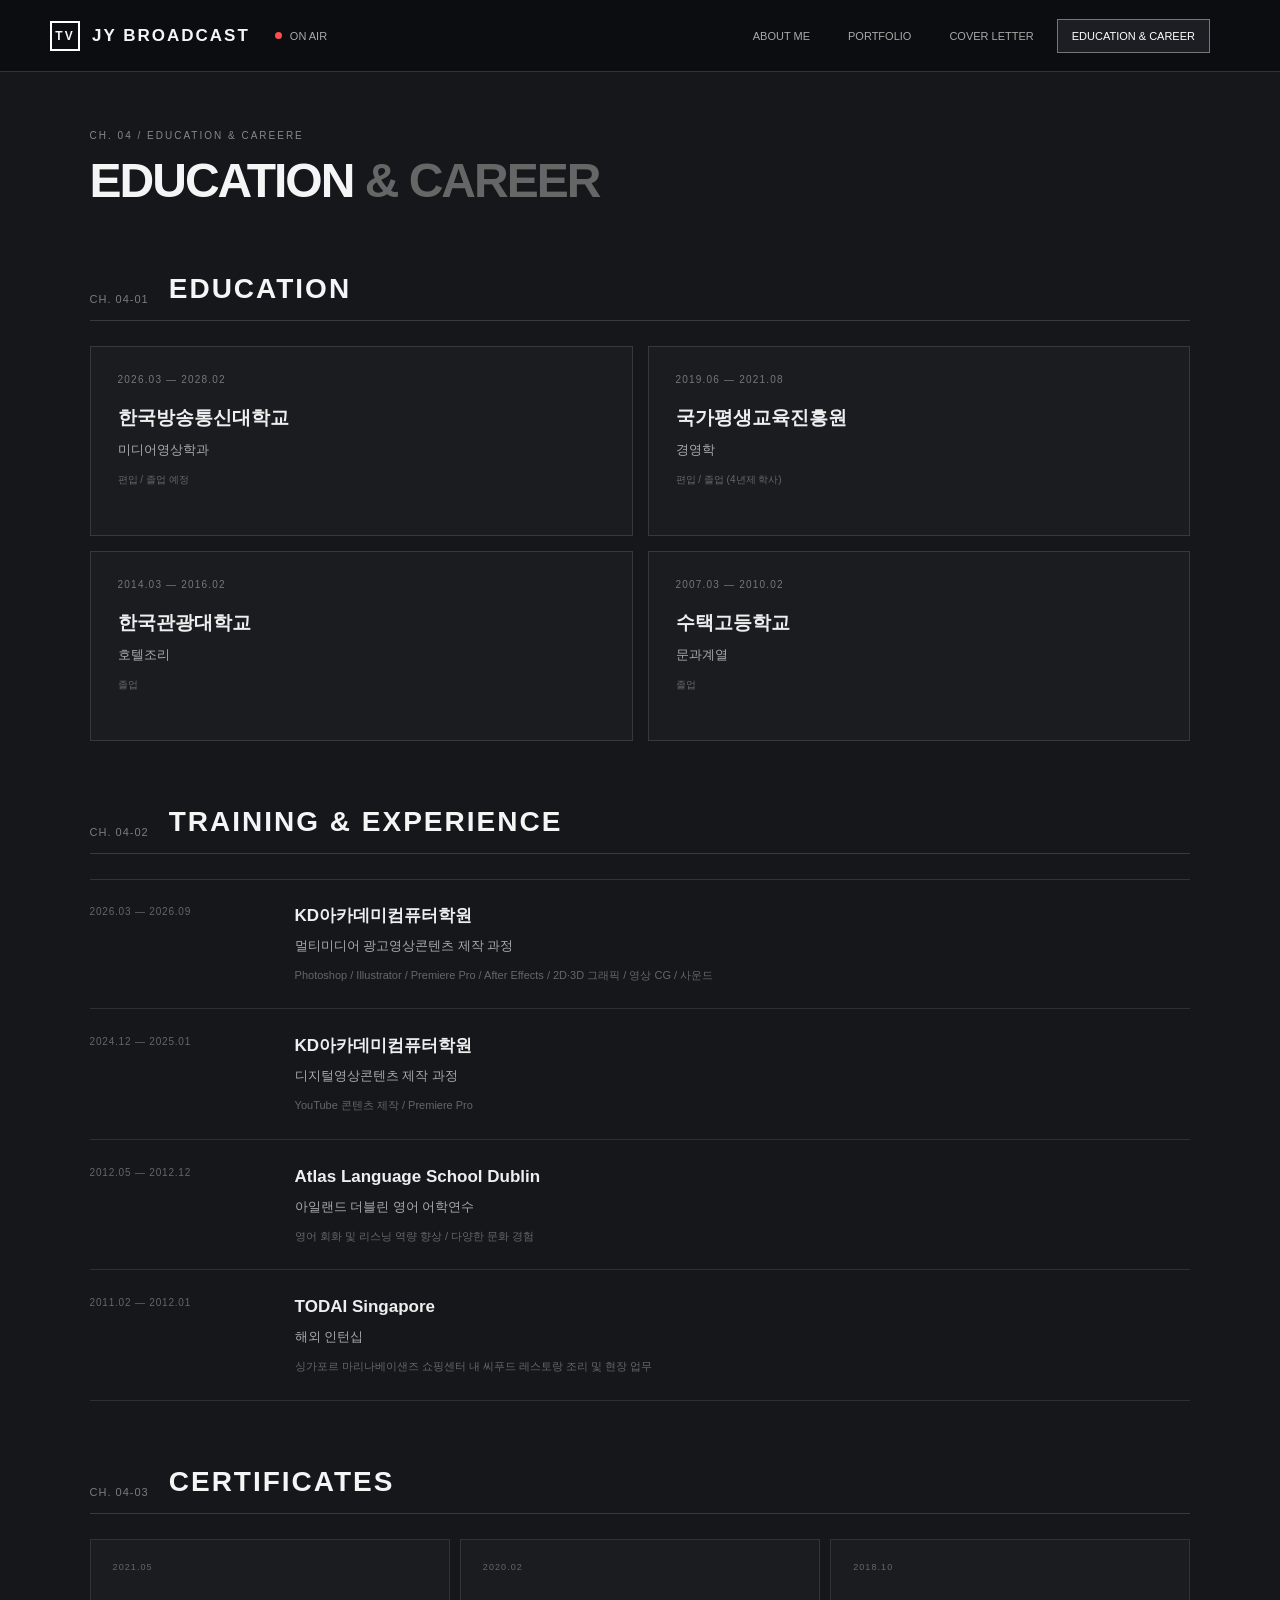
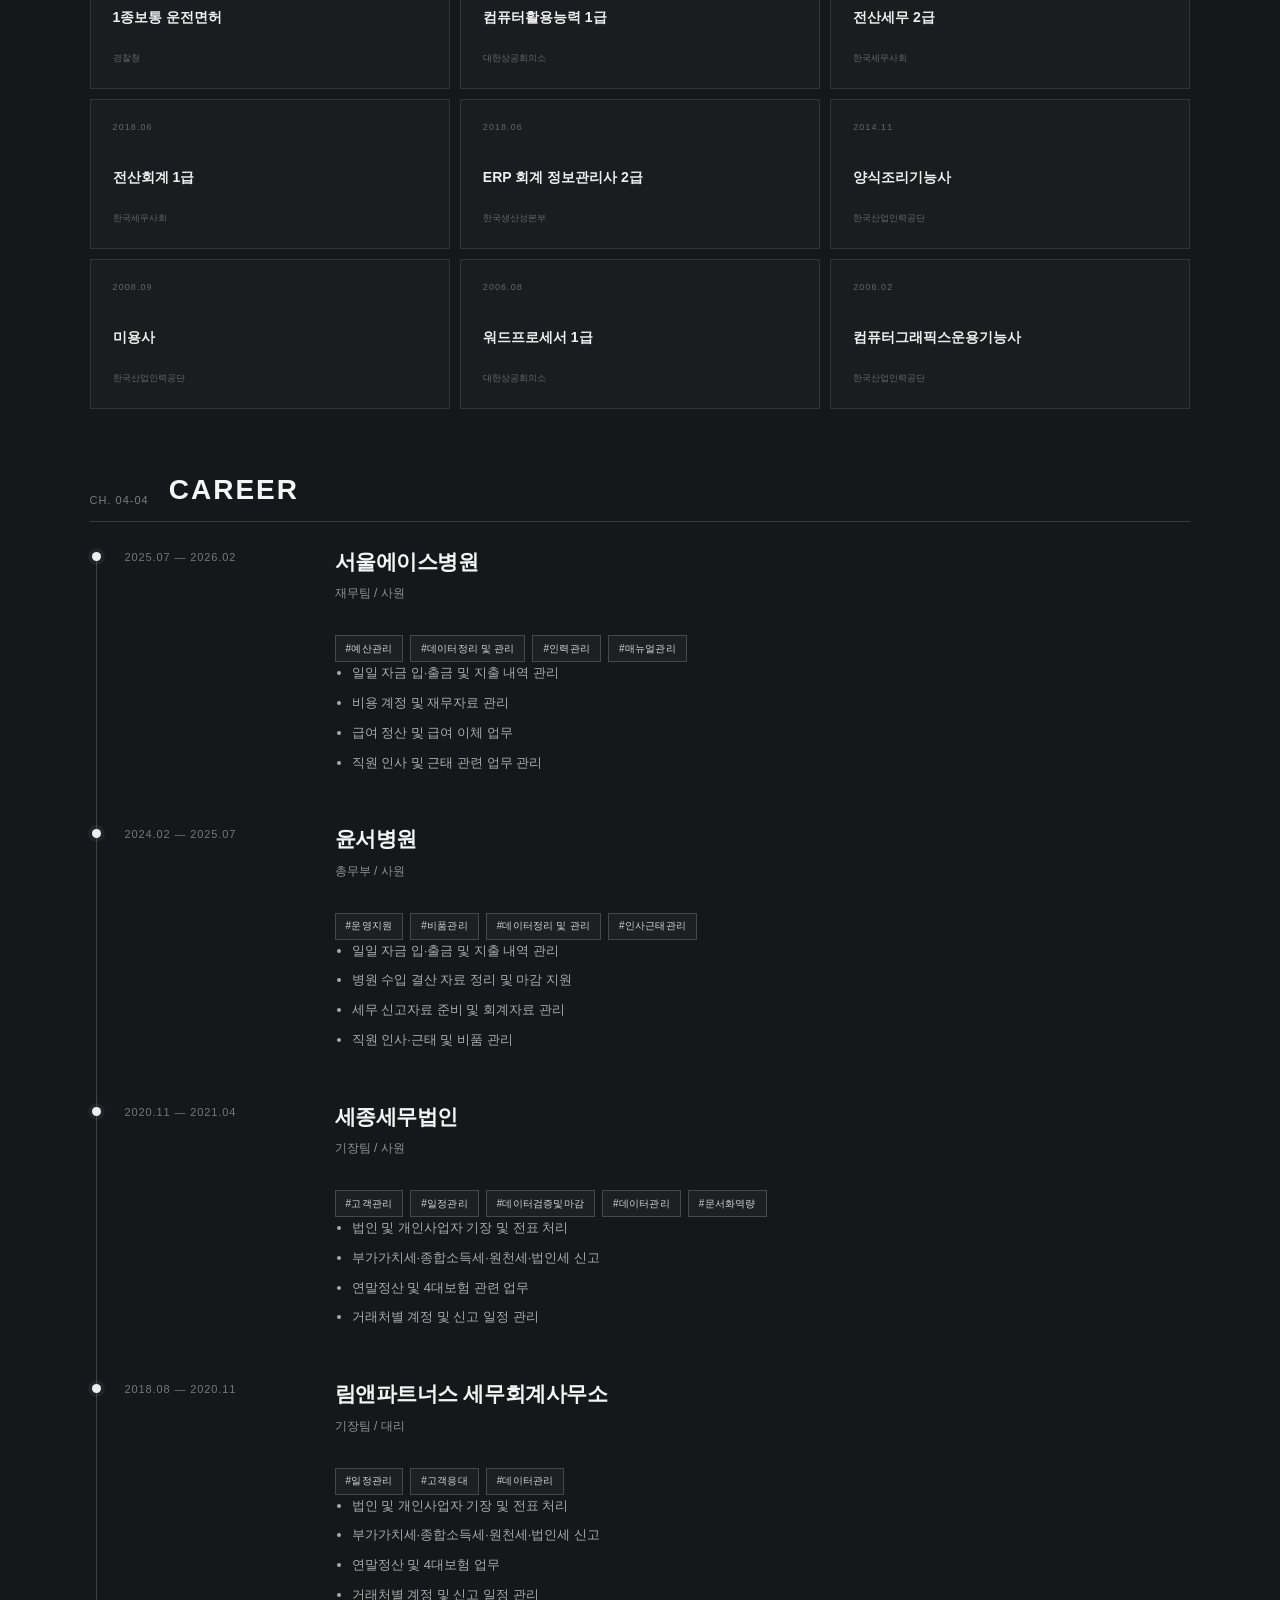
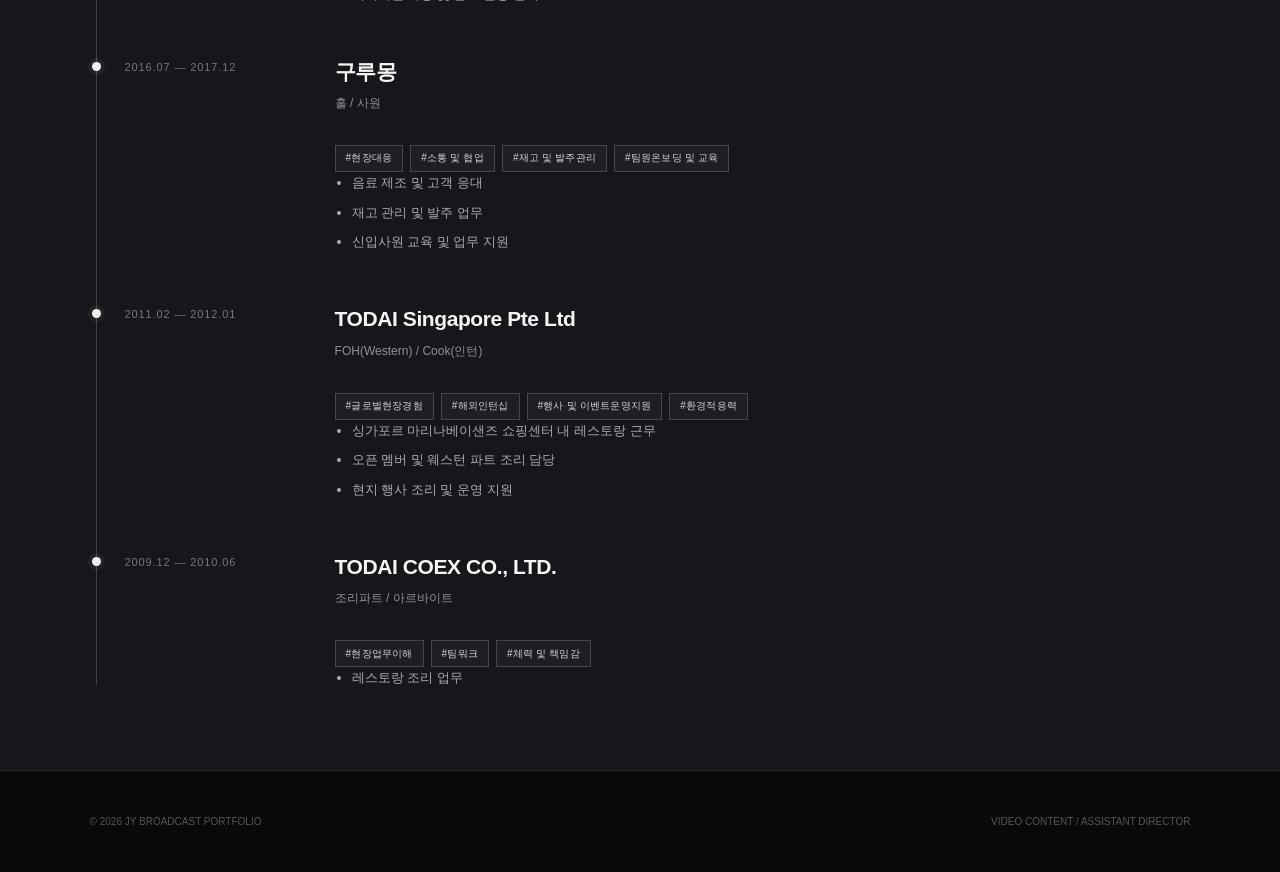
==== commit e8e155d8: "Update career.html" ====
--- a/career.html
+++ b/career.html
@@ -110,8 +110,8 @@
                             <div class="activity-item">
                                 <div class="activity-date">2012.05 — 2012.12</div>
                                 <div>
-                                    <h3>아일랜드 해외연수</h3>
-                                    <p>영어 어학연수</p>
+                                    <h3>Atlas Language School Dublin</h3>
+                                    <p>아일랜드 더블린 영어 어학연수</p>
                                     <span>영어 회화 및 리스닝 역량 향상 / 다양한 문화 경험</span>
                                 </div>
                             </div>
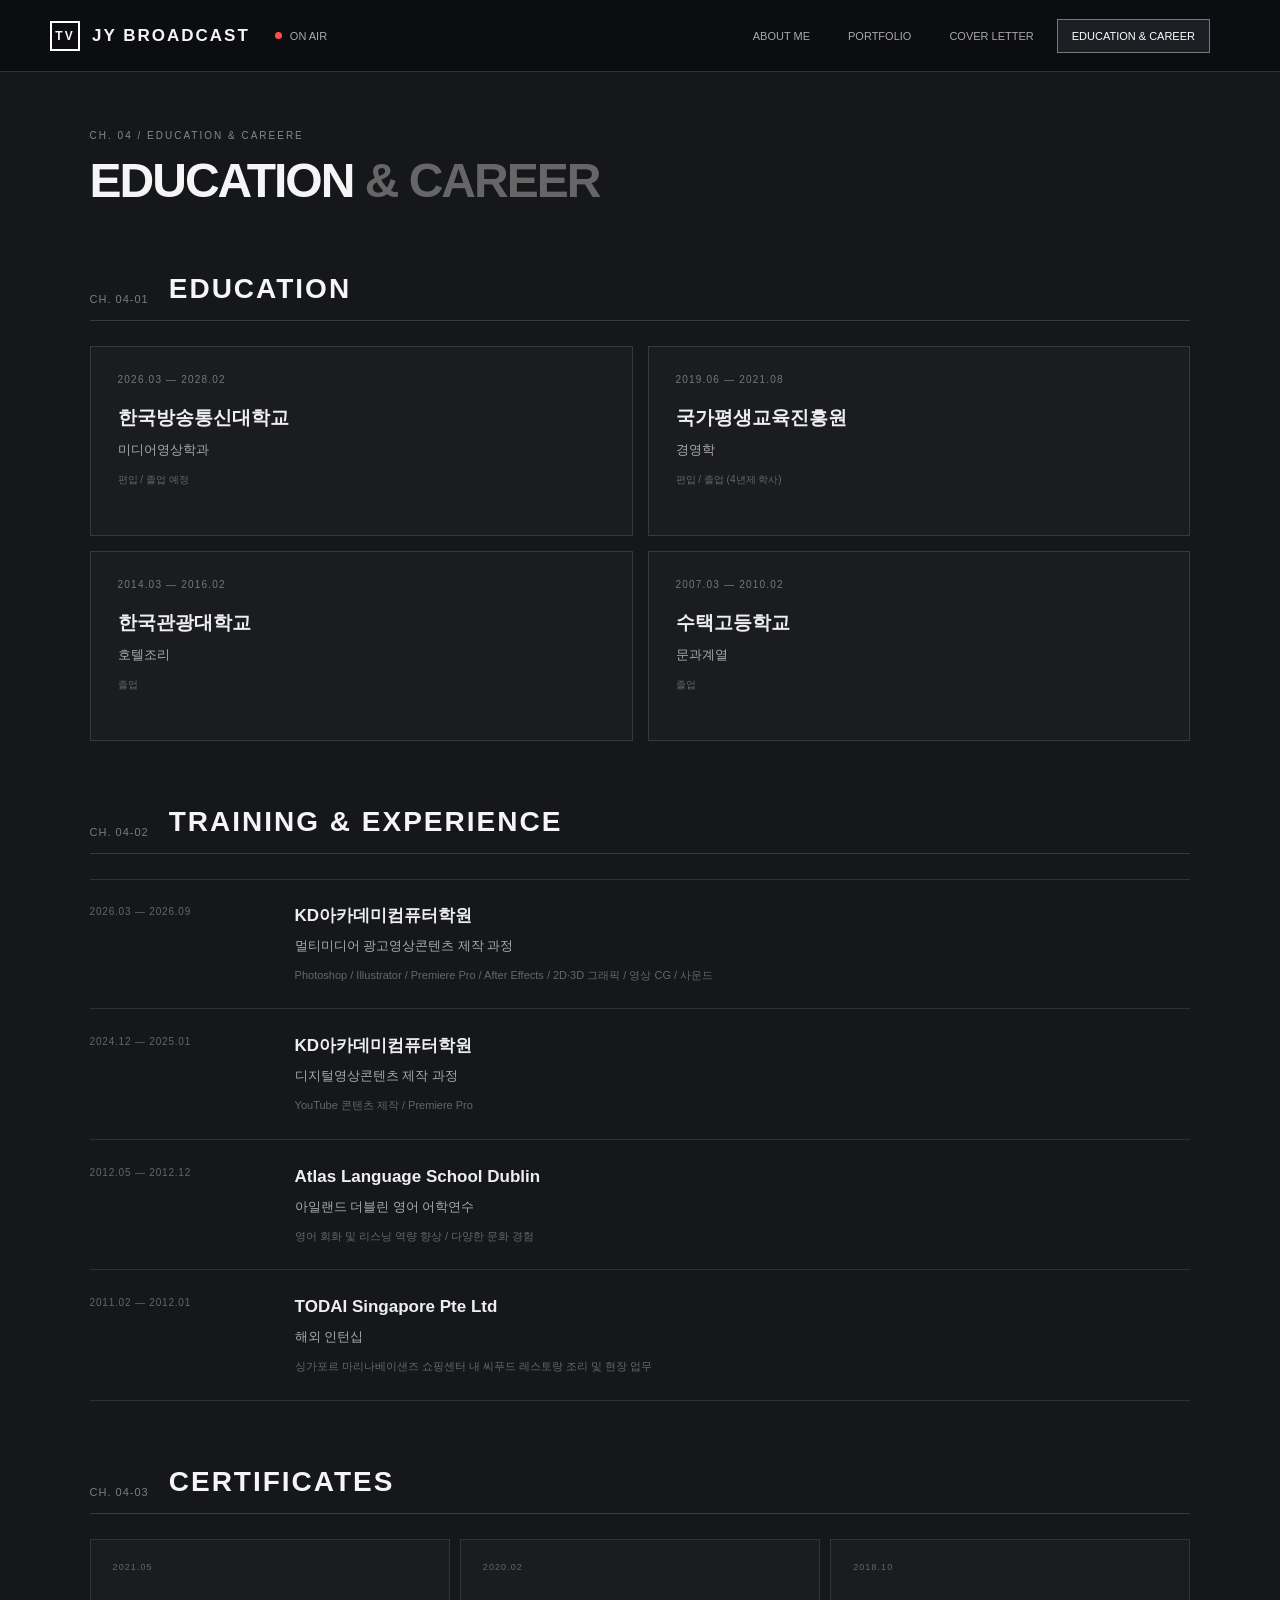
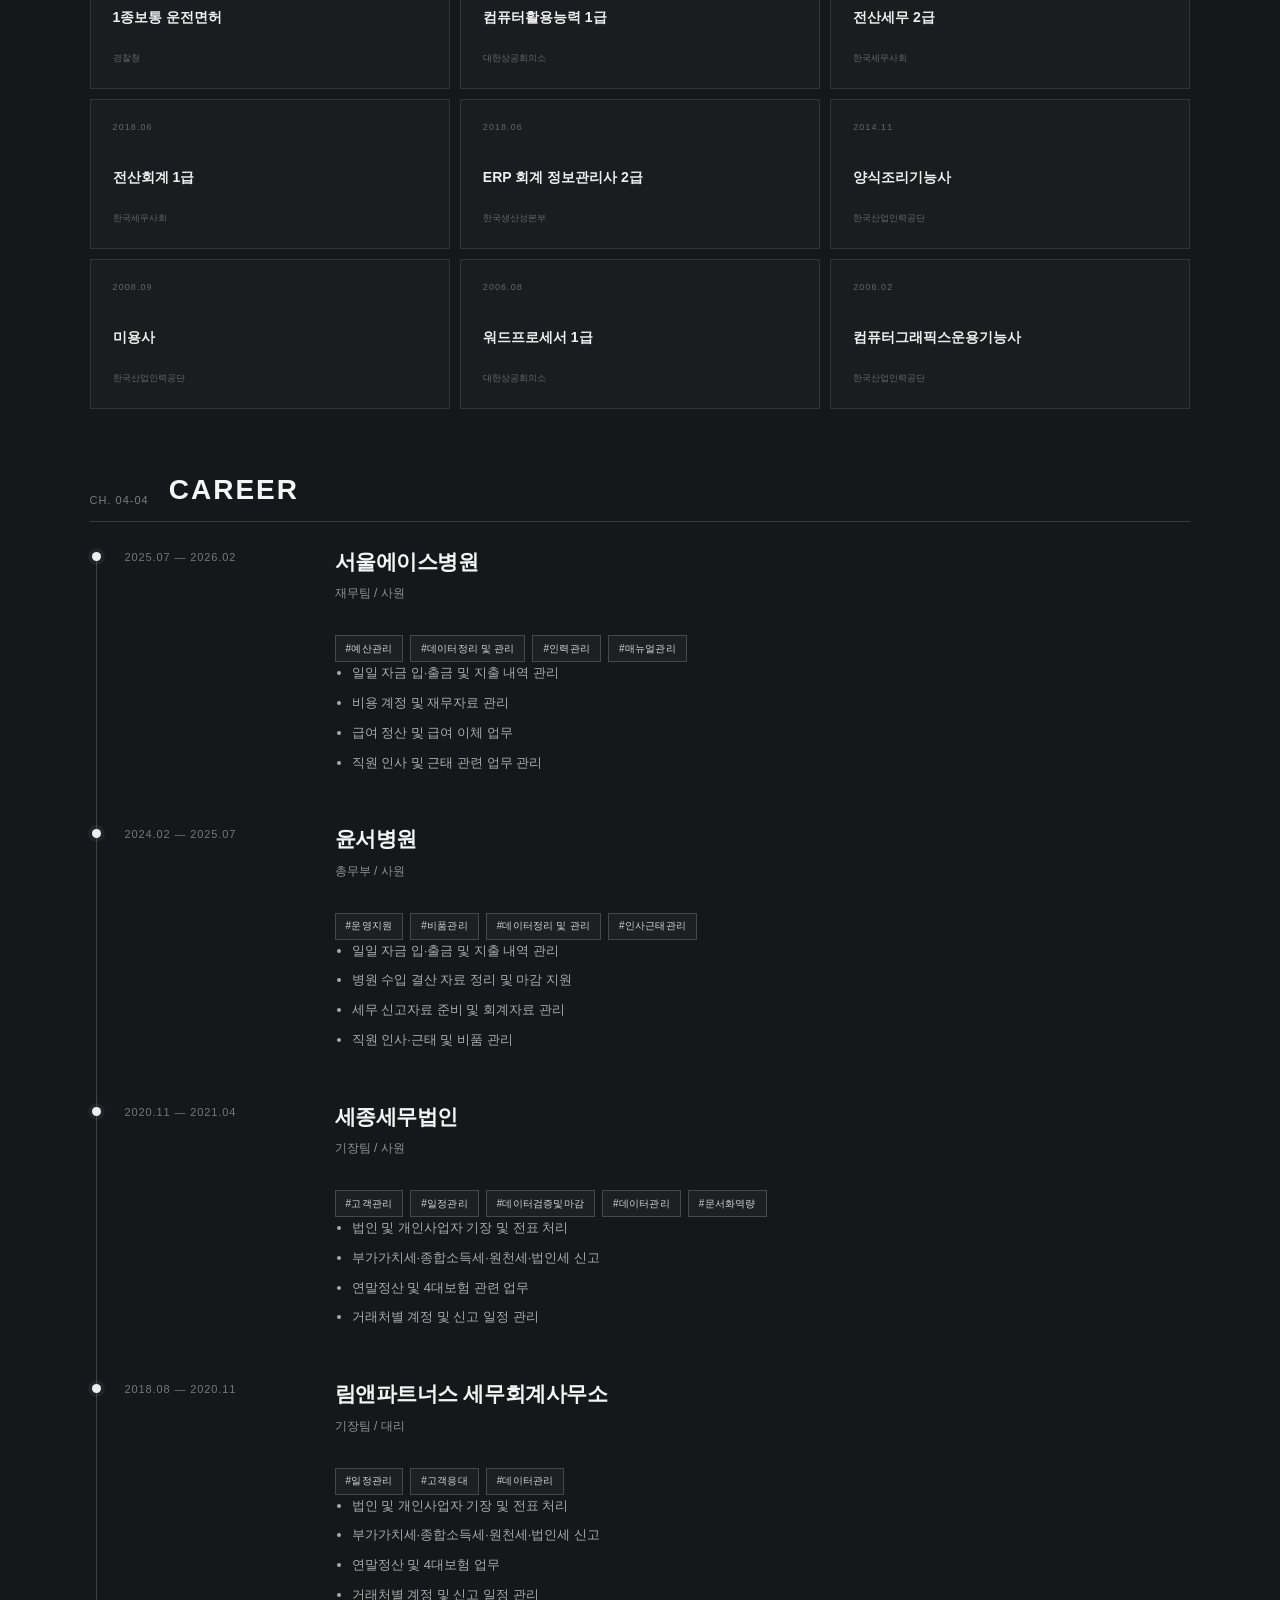
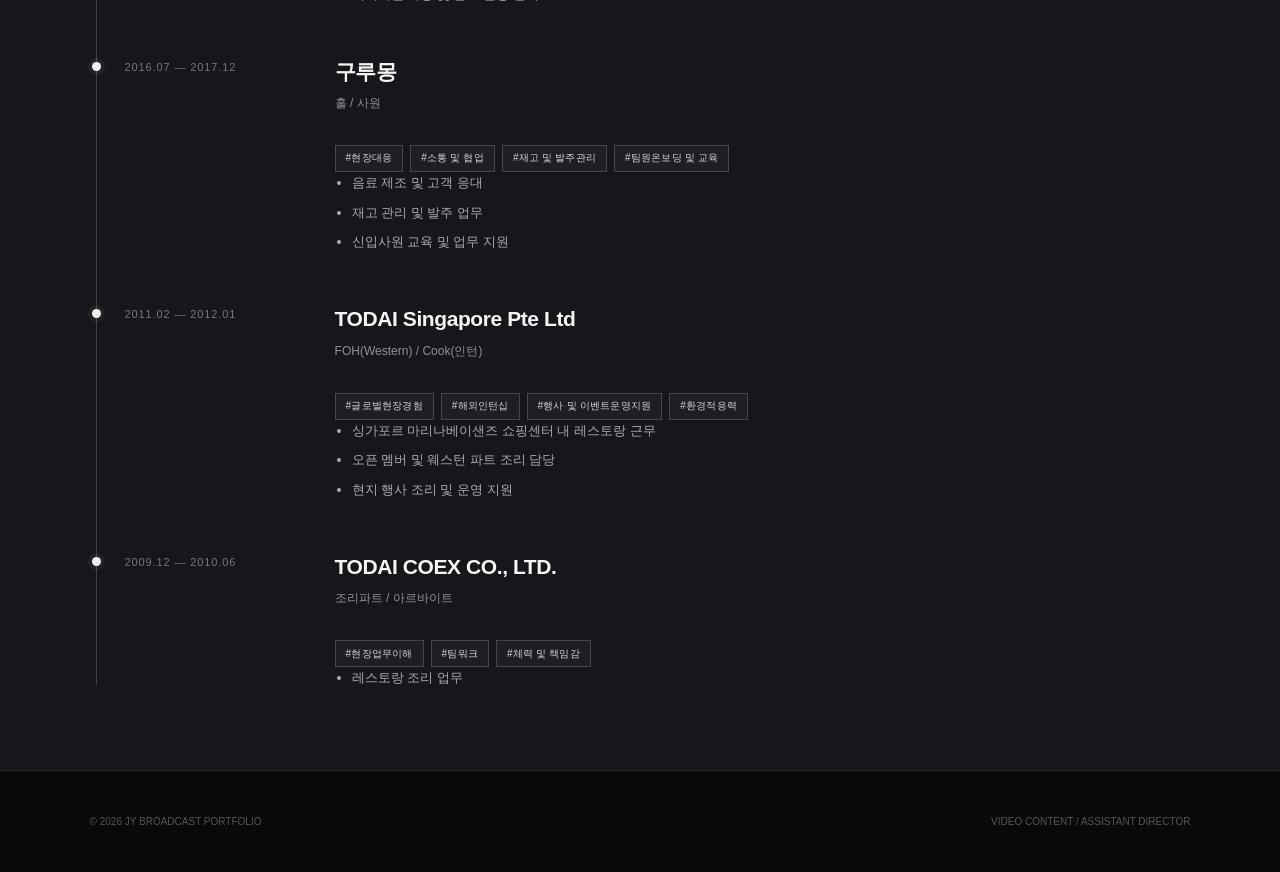
==== commit 5e6b941b: "Update career.html" ====
--- a/career.html
+++ b/career.html
@@ -119,7 +119,7 @@
                             <div class="activity-item">
                                 <div class="activity-date">2011.02 — 2012.01</div>
                                 <div>
-                                    <h3>TODAI Singapore</h3>
+                                    <h3>TODAI Singapore Pte Ltd</h3>
                                     <p>해외 인턴십</p>
                                     <span>싱가포르 마리나베이샌즈 쇼핑센터 내 씨푸드 레스토랑 조리 및 현장 업무</span>
                                 </div>
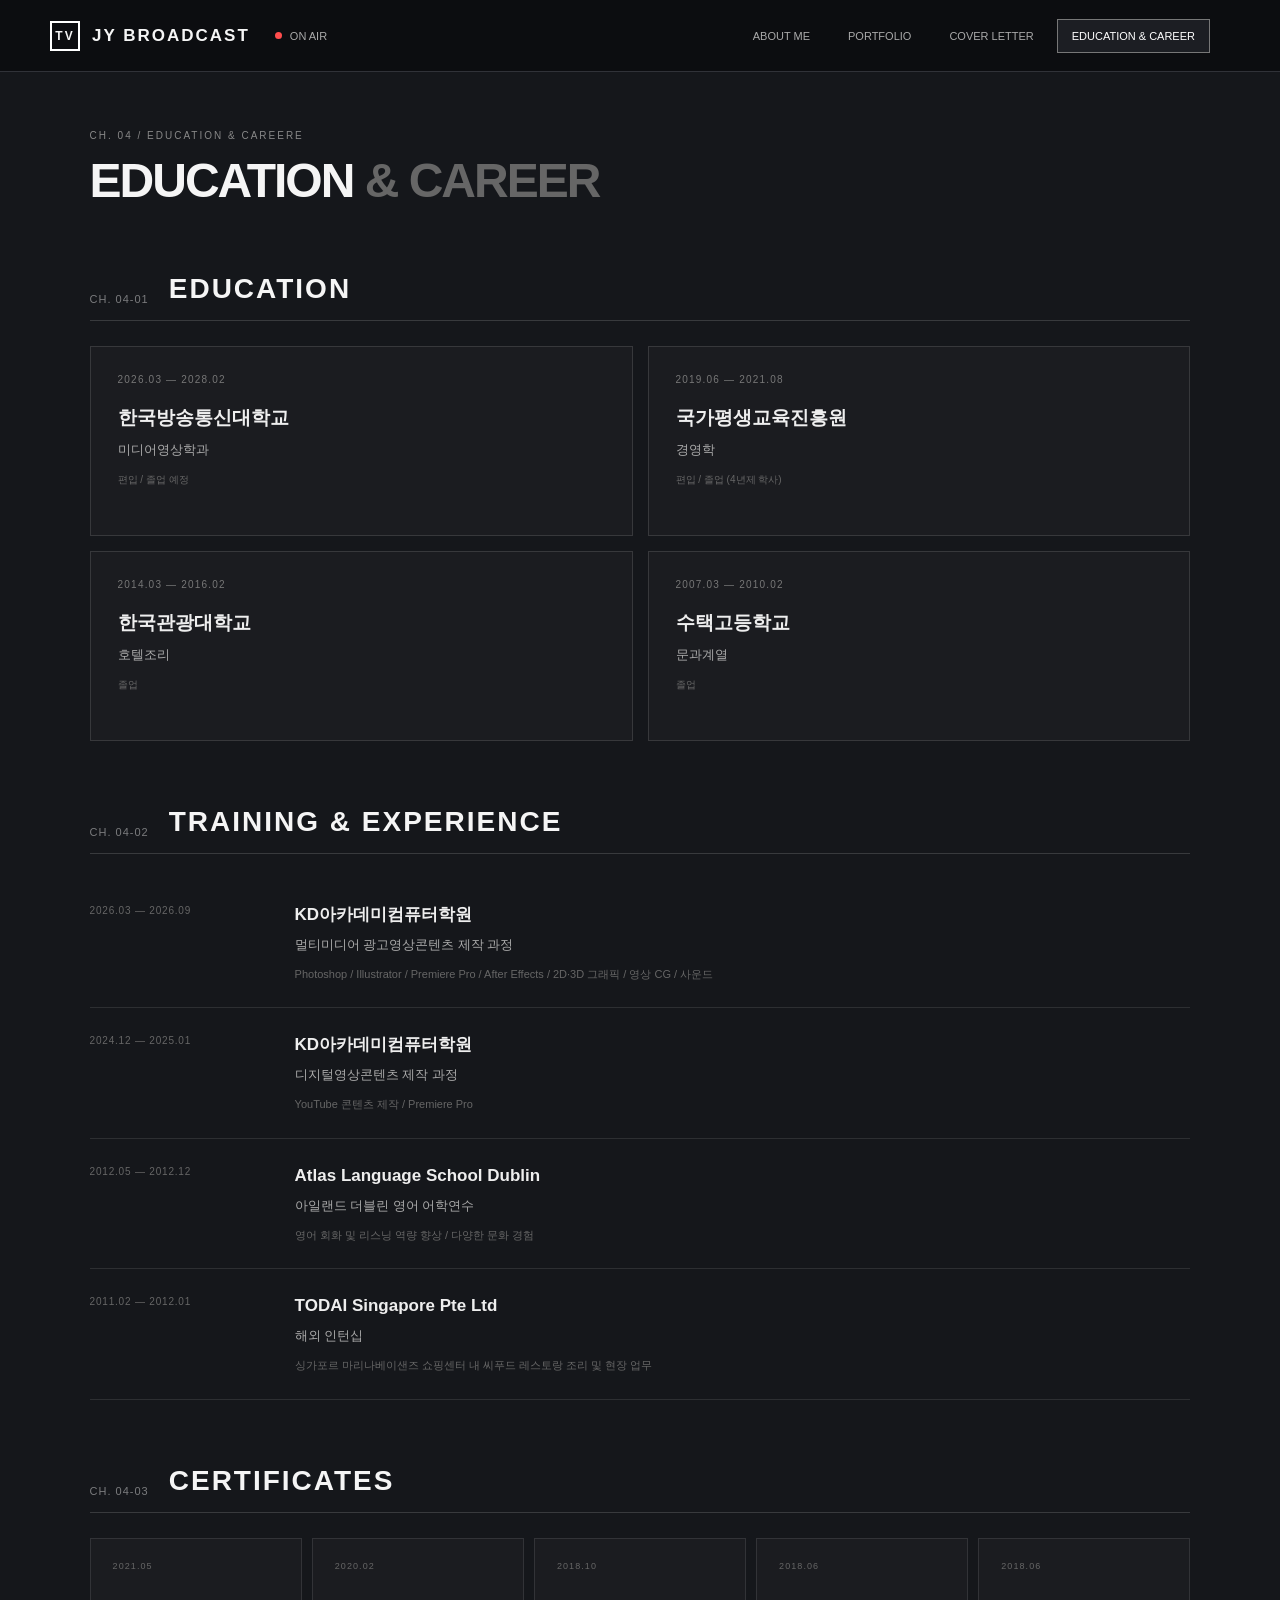
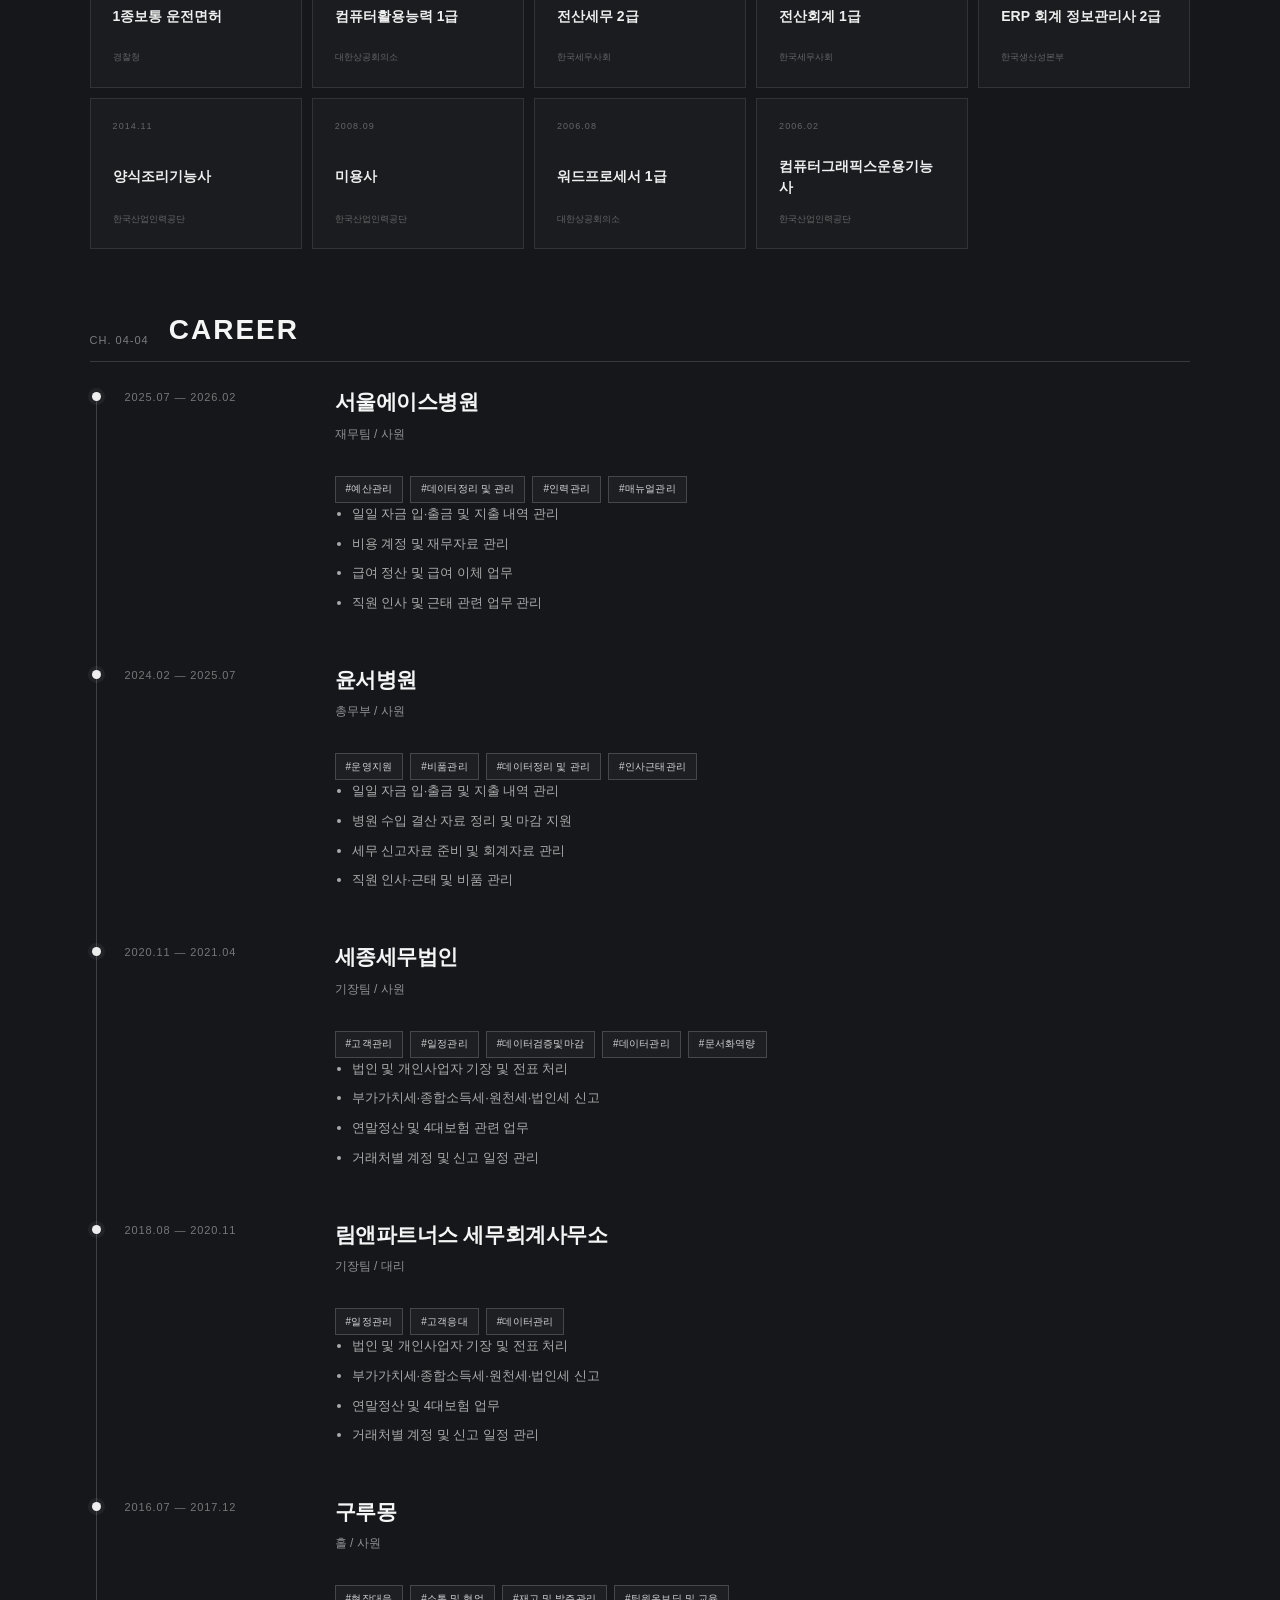
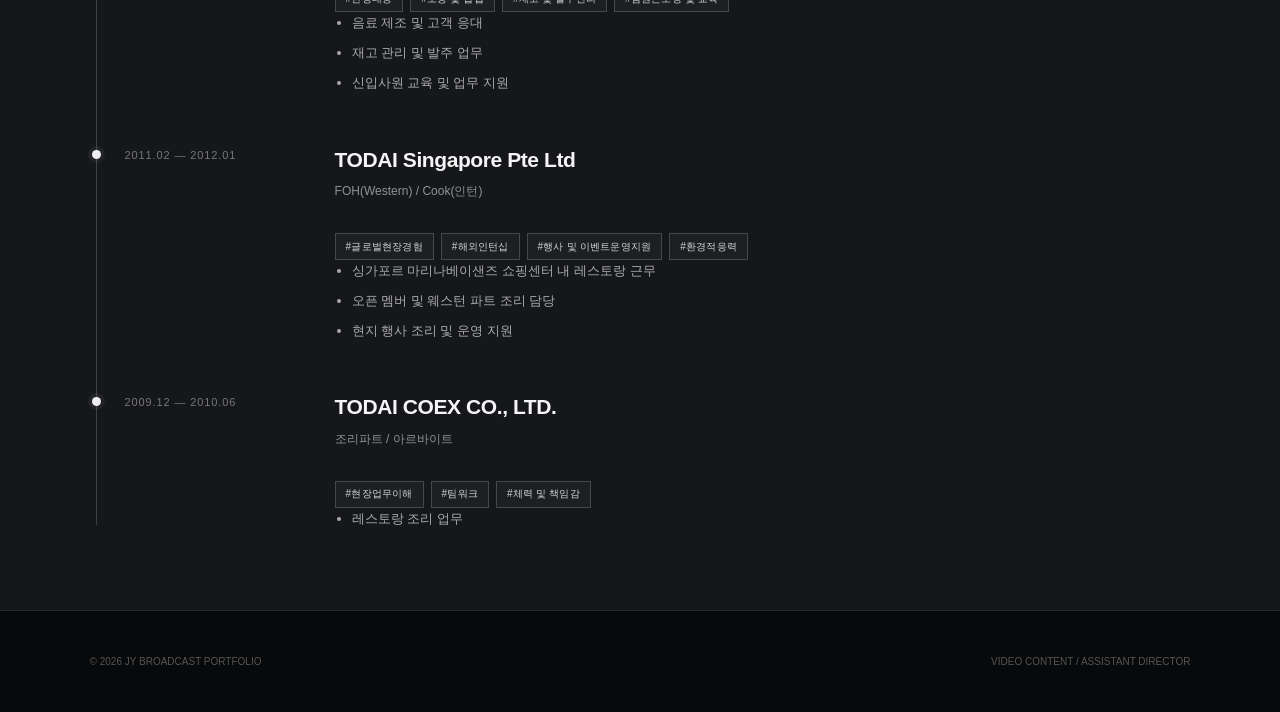
==== commit 5df143b1: "Update career.html" ====
--- a/career.html
+++ b/career.html
@@ -5,7 +5,8 @@
     <meta charset="UTF-8">
     <meta name="viewport" content="width=device-width, initial-scale=1.0">
     <title>EDUCATION & CAREER | JY BROADCAST PORTFOLIO</title>
-    <link rel="stylesheet" href="style.css">
+    <link rel="stylesheet" href="common.css">
+    <link rel="stylesheet" href="career.css">
 </head>
 
 <body>
@@ -183,8 +184,6 @@
                         </div>
                     </div>
 
-                </div>
-
 
                 <!-- 04. CAREER -->
                 <div class="about-section">
@@ -336,6 +335,7 @@
                         </div>
                     </div>
                 </div>
+            </div>
 
 
         </section>
--- a/common.css
+++ b/common.css
@@ -0,0 +1,436 @@
+/* =========================================================
+   COMMON.CSS
+   JY BROADCAST - PORTFOLIO
+   모든 HTML 파일에 공통으로 사용되는 스타일
+   (리셋, 헤더/네비게이션, 공통 섹션 레이아웃, about-wrapper/about-section
+    - index.html / career.html 공용, 푸터)
+========================================================= */
+
+
+/* =========================================================
+   01. RESET / GLOBAL
+========================================================= */
+
+* {
+    margin: 0;
+    padding: 0;
+    box-sizing: border-box;
+}
+
+html {
+    scroll-behavior: smooth;
+}
+
+body {
+    font-family:
+        Arial,
+        "Noto Sans KR",
+        sans-serif;
+
+    background: #101114;
+    color: #f5f5f5;
+
+    overflow-x: hidden;
+}
+
+a {
+    text-decoration: none;
+    color: inherit;
+}
+
+img {
+    display: block;
+    max-width: 100%;
+}
+
+
+/* =========================================================
+   02. TV SCREEN
+========================================================= */
+
+.tv-screen {
+    width: 100%;
+    min-height: 100vh;
+    background: #101114;
+}
+
+
+/* =========================================================
+   03. HEADER
+========================================================= */
+
+header {
+    position: fixed;
+    top: 0;
+    left: 0;
+
+    width: 100%;
+    height: 72px;
+
+    display: flex;
+    align-items: center;
+
+    padding: 0 50px;
+
+    background: rgba(12, 13, 16, 0.94);
+
+    border-bottom: 1px solid #303238;
+
+    backdrop-filter: blur(12px);
+
+    z-index: 9999;
+}
+
+
+/* =========================================================
+   04. STATION LOGO
+========================================================= */
+
+.station-logo {
+    display: flex;
+    align-items: center;
+
+    gap: 12px;
+
+    font-weight: 800;
+    letter-spacing: 2px;
+    font-size: 17px;
+
+    white-space: nowrap;
+}
+
+.station-icon {
+    width: 30px;
+    height: 30px;
+
+    border: 2px solid #fff;
+
+    display: flex;
+    align-items: center;
+    justify-content: center;
+
+    font-size: 12px;
+}
+
+
+/* =========================================================
+   05. ON AIR
+========================================================= */
+
+.on-air {
+    display: flex;
+    align-items: center;
+
+    gap: 8px;
+
+    margin-right: auto;
+    margin-left: 25px;
+
+    font-size: 11px;
+    color: #aaa;
+}
+
+.on-air-dot {
+    width: 7px;
+    height: 7px;
+
+    border-radius: 50%;
+
+    background: #ff4d4d;
+
+    animation: blink 1.2s infinite;
+}
+
+@keyframes blink {
+
+    0% {
+        opacity: 1;
+    }
+
+    50% {
+        opacity: 0.3;
+    }
+
+    100% {
+        opacity: 1;
+    }
+}
+
+
+/* =========================================================
+   06. NAVIGATION
+========================================================= */
+
+nav {
+    display: flex;
+    align-items: center;
+
+    gap: 8px;
+
+    margin-right: 20px;
+}
+
+nav a {
+    padding: 10px 14px;
+
+    font-size: 11px;
+    color: #aaa;
+
+    border: 1px solid transparent;
+
+    transition: 0.25s ease;
+}
+
+nav a:hover {
+    color: white;
+
+    border-color: #555;
+
+    background: #1c1e23;
+}
+
+nav a.active {
+    color: white;
+
+    border-color: #777;
+
+    background: #1c1e23;
+}
+
+
+/* =========================================================
+   07. COMMON SECTION
+========================================================= */
+
+section {
+    min-height: 100vh;
+
+    padding:
+        125px
+        7%
+        80px;
+}
+
+.section-label {
+    display: inline-block;
+
+    margin-bottom: 12px;
+
+    font-size: 10px;
+
+    letter-spacing: 2px;
+
+    color: #888;
+}
+
+.section-title {
+    margin-bottom: 45px;
+
+    font-size: 48px;
+
+    letter-spacing: -2px;
+}
+
+.section-title span {
+    color: #666;
+}
+
+
+/* =========================================================
+   ABOUT-WRAPPER / ABOUT-SECTION
+   (index.html "ABOUT ME" 페이지와 career.html "EDUCATION & CAREER"
+    페이지에서 공통으로 사용하는 래퍼/서브섹션 스타일)
+========================================================= */
+
+.about-wrapper {
+    max-width: 1200px;
+
+    margin: auto;
+}
+
+.about-section {
+    margin-top: 65px;
+}
+
+.about-section-header {
+    display: flex;
+    align-items: flex-end;
+
+    gap: 20px;
+
+    margin-bottom: 25px;
+
+    padding-bottom: 15px;
+
+    border-bottom:
+        1px solid rgba(255, 255, 255, 0.15);
+}
+
+.about-section-header span {
+    font-size: 11px;
+
+    letter-spacing: 1px;
+
+    opacity: 0.45;
+}
+
+.about-section-header h2 {
+    margin: 0;
+
+    font-size: 28px;
+
+    letter-spacing: 2px;
+}
+
+
+/* =========================================================
+   FOOTER
+========================================================= */
+
+footer {
+    display: flex;
+
+    justify-content: space-between;
+
+    padding:
+        45px 7%;
+
+    border-top:
+        1px solid #27292d;
+
+    background: #08090b;
+
+    font-size: 10px;
+
+    color: #555;
+}
+
+
+/* =========================================================
+   TABLET RESPONSIVE (max-width: 900px)
+   - 헤더 / 네비게이션 / 공통 섹션 / 푸터 / 슬라이더 공통 규칙
+========================================================= */
+
+@media (max-width: 900px) {
+
+    /* HEADER */
+
+    header {
+        padding:
+            0 20px;
+    }
+
+    .station-logo {
+        font-size: 12px;
+    }
+
+    .on-air {
+        display: none;
+    }
+
+    nav {
+        gap: 0;
+
+        margin-right: 0;
+    }
+
+    nav a {
+        padding:
+            7px;
+
+        font-size: 9px;
+    }
+
+
+    /* COMMON SECTION */
+
+    section {
+        padding:
+            105px
+            6%
+            65px;
+    }
+
+    .section-title {
+        margin-bottom: 35px;
+
+        font-size: 40px;
+    }
+
+
+    /* FOOTER */
+
+    footer {
+        flex-direction: column;
+
+        gap: 10px;
+    }
+
+
+    /* SLIDER (portfolio.html에서 사용, 공통 반응형 규칙) */
+
+    .slider-arrow {
+        width: 36px;
+        height: 36px;
+
+        font-size: 25px;
+
+        opacity: 1;
+    }
+
+    .slider-prev {
+        left: 8px;
+    }
+
+    .slider-next {
+        right: 8px;
+    }
+
+    .slider-counter {
+        right: 10px;
+        bottom: 8px;
+    }
+
+}
+
+
+/* =========================================================
+   SMALL MOBILE RESPONSIVE (max-width: 600px)
+========================================================= */
+
+@media (max-width: 600px) {
+
+    /* HEADER */
+
+    header {
+        height: 62px;
+    }
+
+    .station-icon {
+        width: 26px;
+        height: 26px;
+
+        font-size: 10px;
+    }
+
+    .station-logo {
+        gap: 7px;
+
+        font-size: 10px;
+    }
+
+    nav a {
+        padding:
+            6px 5px;
+
+        font-size: 8px;
+    }
+
+
+    /* COMMON (범용 히어로 타이틀 - 예비 스타일) */
+
+    .hero-title {
+        font-size: 48px;
+    }
+
+}
--- a/career.css
+++ b/career.css
@@ -0,0 +1,901 @@
+/* =========================================================
+   CAREER.CSS
+   JY BROADCAST - PORTFOLIO
+   career.html (EDUCATION & CAREER 페이지) 전용 스타일
+   ※ header/nav/footer/section 공통 스타일, about-wrapper,
+     about-section 은 common.css 참고
+========================================================= */
+
+
+/* =========================================================
+   31. CAREER / EXPERIENCE
+========================================================= */
+
+#career {
+    background: #15171b;
+}
+
+
+/* =========================================================
+   CAREER WRAPPER
+========================================================= */
+
+.career-wrapper {
+    max-width: 1100px;
+
+    margin: 0 auto;
+}
+
+
+/* =========================================================
+   CAREER SECTION TITLE
+========================================================= */
+
+.career-section {
+    margin-top: 75px;
+}
+
+.career-section:first-of-type {
+    margin-top: 0;
+}
+
+.career-section-header {
+    display: flex;
+    align-items: baseline;
+
+    gap: 15px;
+
+    margin-bottom: 30px;
+
+    padding-bottom: 14px;
+
+    border-bottom:
+        1px solid rgba(255, 255, 255, 0.15);
+}
+
+.career-section-header span {
+    font-size: 10px;
+
+    letter-spacing: 0.15em;
+
+    color: #777;
+}
+
+.career-section-header h2 {
+    margin: 0;
+
+    font-size: 25px;
+
+    font-weight: 700;
+
+    letter-spacing: 0.02em;
+}
+
+
+/* =========================================================
+   CAREER TIMELINE
+========================================================= */
+
+.timeline {
+    position: relative;
+
+    padding-left: 35px;
+}
+
+
+/* TIMELINE LINE */
+
+.timeline::before {
+    content: "";
+
+    position: absolute;
+
+    left: 6px;
+    top: 5px;
+    bottom: 5px;
+
+    width: 1px;
+
+    background:
+        rgba(255, 255, 255, 0.18);
+}
+
+
+/* TIMELINE ITEM */
+
+.timeline-item {
+    position: relative;
+
+    display: grid;
+
+    grid-template-columns:
+        170px
+        1fr;
+
+    gap: 40px;
+
+    padding-bottom: 50px;
+}
+
+.timeline-item:last-child {
+    padding-bottom: 0;
+}
+
+
+/* TIMELINE DOT */
+
+.timeline-item::before {
+    content: "";
+
+    position: absolute;
+
+    left: -33px;
+    top: 5px;
+
+    width: 9px;
+    height: 9px;
+
+    border-radius: 50%;
+
+    background: #eee;
+
+    box-shadow:
+        0 0 0 4px
+        rgba(255, 255, 255, 0.05);
+}
+
+
+/* =========================================================
+   TIMELINE DATE
+========================================================= */
+
+.timeline-date {
+    padding-top: 2px;
+
+    font-size: 11px;
+
+    line-height: 1.6;
+
+    letter-spacing: 0.08em;
+
+    color: #777;
+}
+
+
+/* =========================================================
+   TIMELINE CONTENT
+========================================================= */
+
+.timeline-content {
+    min-width: 0;
+}
+
+.timeline-content h3 {
+    margin:
+        0 0 7px;
+
+    font-size: 21px;
+
+    font-weight: 700;
+
+    line-height: 1.4;
+
+    letter-spacing: -0.02em;
+
+    color: #f5f5f5;
+}
+
+
+/* ROLE */
+
+.timeline-role {
+    display: inline-block;
+
+    margin-bottom: 15px;
+
+    font-size: 12px;
+
+    opacity: 0.55;
+}
+
+
+/* =========================================================
+   CAREER DESCRIPTION
+========================================================= */
+
+.timeline-content ul {
+    margin: 0;
+
+    padding-left: 17px;
+}
+
+.timeline-content li {
+    margin-bottom: 7px;
+
+    font-size: 13px;
+
+    line-height: 1.75;
+
+    color: #aaa;
+}
+
+.timeline-content li:last-child {
+    margin-bottom: 0;
+}
+
+
+/* =========================================================
+   CAREER HASHTAGS
+   #영상편집 #방송콘텐츠 #AD ...
+========================================================= */
+
+.timeline-tags {
+    display: flex;
+
+    flex-wrap: wrap;
+
+    gap: 7px;
+
+    margin-top: 18px;
+}
+
+
+/* EACH TAG */
+
+.timeline-tags span {
+    display: inline-flex;
+
+    align-items: center;
+
+    min-height: 27px;
+
+    padding:
+        5px 10px;
+
+    border:
+        1px solid rgba(255, 255, 255, 0.18);
+
+    background:
+        rgba(255, 255, 255, 0.035);
+
+    color: #d5d5d5;
+
+    font-size: 10px;
+
+    font-weight: 500;
+
+    line-height: 1;
+
+    letter-spacing: 0.02em;
+
+    white-space: nowrap;
+
+    transition:
+        background 0.25s ease,
+        border-color 0.25s ease,
+        color 0.25s ease;
+}
+
+
+/* HOVER */
+
+.timeline-tags span:hover {
+    border-color:
+        rgba(255, 255, 255, 0.45);
+
+    background:
+        rgba(255, 255, 255, 0.09);
+
+    color: #fff;
+}
+
+
+/* =========================================================
+   EDUCATION
+========================================================= */
+
+.education-grid {
+    display: grid;
+
+    grid-template-columns:
+        repeat(2, 1fr);
+
+    gap: 15px;
+}
+
+.education-item {
+    position: relative;
+
+    min-height: 190px;
+
+    padding: 27px;
+
+    border:
+        1px solid rgba(255, 255, 255, 0.12);
+
+    background:
+        rgba(255, 255, 255, 0.025);
+
+    transition:
+        transform 0.25s ease,
+        border-color 0.25s ease,
+        background 0.25s ease;
+}
+
+.education-item:hover {
+    transform:
+        translateY(-4px);
+
+    border-color:
+        rgba(255, 255, 255, 0.3);
+
+    background:
+        rgba(255, 255, 255, 0.045);
+}
+
+
+/* YEAR */
+
+.education-year {
+    display: block;
+
+    margin-bottom: 20px;
+
+    font-size: 10px;
+
+    letter-spacing: 0.12em;
+
+    color: #777;
+}
+
+
+/* SCHOOL */
+
+.education-item h3 {
+    margin:
+        0 0 8px;
+
+    font-size: 19px;
+
+    line-height: 1.4;
+
+    color: #eee;
+}
+
+
+/* MAJOR */
+
+.education-item p {
+    margin: 0 0 7px;
+
+    font-size: 13px;
+
+    line-height: 1.6;
+
+    color: #aaa;
+}
+
+
+/* ADDITIONAL INFO */
+
+.education-item small {
+    display: block;
+
+    margin-top: 12px;
+
+    font-size: 10px;
+
+    line-height: 1.6;
+
+    color: #666;
+}
+
+
+/* =========================================================
+   EDUCATION HASHTAGS
+========================================================= */
+
+.education-tags {
+    display: flex;
+
+    flex-wrap: wrap;
+
+    gap: 6px;
+
+    margin-top: 18px;
+}
+
+.education-tags span {
+    display: inline-block;
+
+    padding:
+        5px 8px;
+
+    border:
+        1px solid rgba(255, 255, 255, 0.14);
+
+    color: #999;
+
+    font-size: 9px;
+
+    letter-spacing: 0.02em;
+}
+
+
+/* =========================================================
+   TRAINING / ACTIVITIES
+========================================================= */
+
+.activity-list {
+    display: flex;
+
+    flex-direction: column;
+
+    gap: 1px;
+}
+
+.activity-item {
+    display: grid;
+
+    grid-template-columns:
+        170px
+        1fr;
+
+    gap: 35px;
+
+    padding: 24px 0;
+
+    border-bottom:
+        1px solid rgba(255, 255, 255, 0.1);
+}
+
+
+/* DATE */
+
+.activity-date {
+    font-size: 10px;
+
+    line-height: 1.6;
+
+    letter-spacing: 0.08em;
+
+    color: #666;
+}
+
+
+/* TITLE */
+
+.activity-item h3 {
+    margin:
+        0 0 7px;
+
+    font-size: 17px;
+
+    line-height: 1.4;
+
+    color: #eee;
+}
+
+
+/* DESCRIPTION */
+
+.activity-item p {
+    margin:
+        0 0 10px;
+
+    font-size: 13px;
+
+    line-height: 1.7;
+
+    color: #aaa;
+}
+
+
+/* ADDITIONAL */
+
+.activity-item span {
+    display: block;
+
+    font-size: 11px;
+
+    line-height: 1.6;
+
+    color: #666;
+}
+
+
+/* =========================================================
+   ACTIVITY HASHTAGS
+========================================================= */
+
+.activity-tags {
+    display: flex;
+
+    flex-wrap: wrap;
+
+    gap: 7px;
+
+    margin-top: 14px;
+}
+
+.activity-tags span {
+    display: inline-block;
+
+    padding:
+        5px 9px;
+
+    border:
+        1px solid rgba(255, 255, 255, 0.16);
+
+    background:
+        rgba(255, 255, 255, 0.025);
+
+    font-size: 9px;
+
+    color: #aaa;
+
+    white-space: nowrap;
+}
+
+
+/* =========================================================
+   CERTIFICATES
+========================================================= */
+
+.certificate-grid {
+    display: grid;
+
+    grid-template-columns:
+        repeat(5, 1fr);
+
+    gap: 10px;
+}
+
+.certificate-item {
+    display: flex;
+
+    flex-direction: column;
+
+    justify-content: space-between;
+
+    min-height: 150px;
+
+    padding: 22px;
+
+    border:
+        1px solid rgba(255, 255, 255, 0.1);
+
+    background:
+        rgba(255, 255, 255, 0.025);
+
+    transition:
+        border-color 0.25s ease,
+        background 0.25s ease;
+}
+
+.certificate-item:hover {
+    border-color:
+        rgba(255, 255, 255, 0.28);
+
+    background:
+        rgba(255, 255, 255, 0.045);
+}
+
+
+/* CERTIFICATE TYPE */
+
+.certificate-item span {
+    font-size: 9px;
+
+    letter-spacing: 0.12em;
+
+    color: #666;
+}
+
+
+/* CERTIFICATE NAME */
+
+.certificate-item strong {
+    margin-top: 25px;
+
+    font-size: 14px;
+
+    line-height: 1.5;
+
+    color: #eee;
+}
+
+
+/* DATE / ISSUER */
+
+.certificate-item small {
+    margin-top: 15px;
+
+    font-size: 9px;
+
+    line-height: 1.5;
+
+    color: #666;
+}
+
+
+/* =========================================================
+   CAREER KEYWORD EMPHASIS
+========================================================= */
+
+.career-keyword {
+    color: #fff;
+
+    font-weight: 600;
+}
+
+
+/* =========================================================
+   CAREER HIGHLIGHT
+========================================================= */
+
+.career-highlight {
+    color: #fff;
+
+    font-weight: 700;
+}
+
+
+/* =========================================================
+   CAREER RESPONSIVE (max-width: 900px)
+========================================================= */
+
+@media (max-width: 900px) {
+
+    .career-wrapper {
+        width: 100%;
+    }
+
+    .timeline-item {
+        grid-template-columns:
+            120px
+            1fr;
+
+        gap: 25px;
+    }
+
+    .education-grid {
+        grid-template-columns:
+            1fr;
+    }
+
+    .activity-item {
+        grid-template-columns:
+            120px
+            1fr;
+
+        gap: 25px;
+    }
+
+    .certificate-grid {
+        grid-template-columns:
+            repeat(2, 1fr);
+    }
+
+}
+
+
+/* =========================================================
+   TABLET RESPONSIVE (max-width: 900px)
+   - 공통 TABLET 반응형 블록에서 정의된 CAREER 관련 추가 override
+     (원본 style.css 상 뒤에 위치하여 위 규칙을 덮어씀)
+========================================================= */
+
+@media (max-width: 900px) {
+
+    .timeline-item {
+        grid-template-columns:
+            1fr;
+
+        gap: 10px;
+    }
+
+    .education-grid {
+        grid-template-columns:
+            1fr;
+    }
+
+    .activity-item {
+        grid-template-columns:
+            1fr;
+
+        gap: 12px;
+    }
+
+    .certificate-grid {
+        grid-template-columns:
+            1fr;
+    }
+
+}
+
+
+/* =========================================================
+   CAREER RESPONSIVE (max-width: 600px)
+========================================================= */
+
+@media (max-width: 600px) {
+
+    /* -----------------------------------------------------
+       CAREER
+    ----------------------------------------------------- */
+
+    .career-section {
+        margin-top: 55px;
+    }
+
+    .career-section-header {
+        gap: 10px;
+
+        margin-bottom: 25px;
+    }
+
+    .career-section-header span {
+        font-size: 8px;
+    }
+
+    .career-section-header h2 {
+        font-size: 21px;
+    }
+
+
+    /* -----------------------------------------------------
+       TIMELINE
+    ----------------------------------------------------- */
+
+    .timeline {
+        padding-left: 25px;
+    }
+
+    .timeline::before {
+        left: 4px;
+    }
+
+    .timeline-item {
+        grid-template-columns:
+            1fr;
+
+        gap: 7px;
+
+        padding-bottom: 40px;
+    }
+
+    .timeline-item::before {
+        left: -25px;
+
+        width: 8px;
+        height: 8px;
+    }
+
+    .timeline-date {
+        padding: 0;
+
+        font-size: 9px;
+
+        color: #666;
+    }
+
+    .timeline-content h3 {
+        font-size: 18px;
+    }
+
+    .timeline-role {
+        margin-bottom: 12px;
+
+        font-size: 9px;
+    }
+
+    .timeline-content li {
+        font-size: 12px;
+
+        line-height: 1.7;
+    }
+
+
+    /* -----------------------------------------------------
+       HASHTAGS
+    ----------------------------------------------------- */
+
+    .timeline-tags {
+        gap: 6px;
+
+        margin-top: 15px;
+    }
+
+    .timeline-tags span {
+        min-height: 25px;
+
+        padding:
+            5px 8px;
+
+        font-size: 9px;
+    }
+
+
+    /* -----------------------------------------------------
+       EDUCATION
+    ----------------------------------------------------- */
+
+    .education-item {
+        min-height: auto;
+
+        padding: 22px;
+    }
+
+    .education-year {
+        margin-bottom: 15px;
+    }
+
+    .education-item h3 {
+        font-size: 17px;
+    }
+
+    .education-item p {
+        font-size: 12px;
+    }
+
+
+    /* -----------------------------------------------------
+       ACTIVITIES
+    ----------------------------------------------------- */
+
+    .activity-item {
+        grid-template-columns:
+            1fr;
+
+        gap: 8px;
+
+        padding: 20px 0;
+    }
+
+    .activity-date {
+        font-size: 9px;
+    }
+
+    .activity-item h3 {
+        font-size: 16px;
+    }
+
+    .activity-item p {
+        font-size: 12px;
+    }
+
+    .activity-tags {
+        gap: 5px;
+    }
+
+    .activity-tags span {
+        font-size: 8px;
+
+        padding:
+            5px 7px;
+    }
+
+
+    /* -----------------------------------------------------
+       CERTIFICATES
+    ----------------------------------------------------- */
+
+    .certificate-grid {
+        grid-template-columns:
+            1fr;
+    }
+
+    .certificate-item {
+        min-height: 130px;
+
+        padding: 20px;
+    }
+
+    .certificate-item strong {
+        margin-top: 20px;
+
+        font-size: 13px;
+    }
+
+}
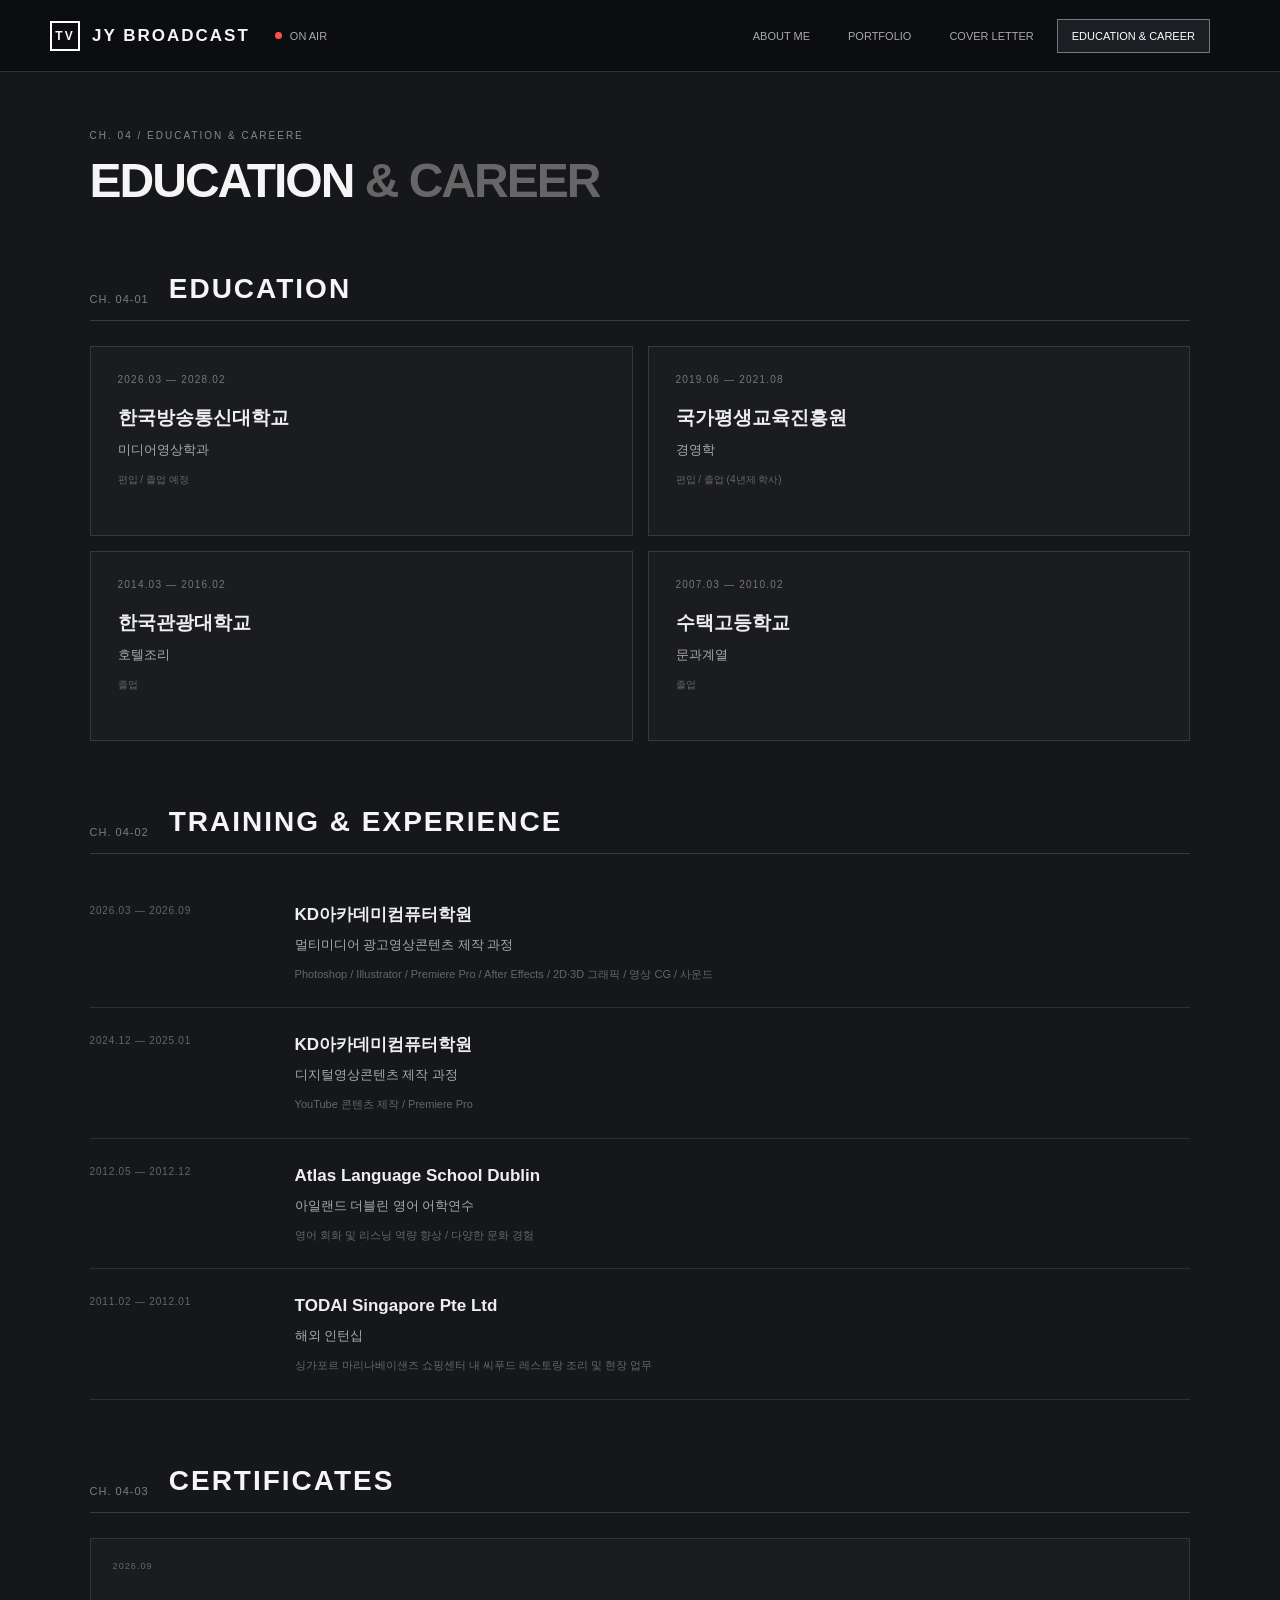
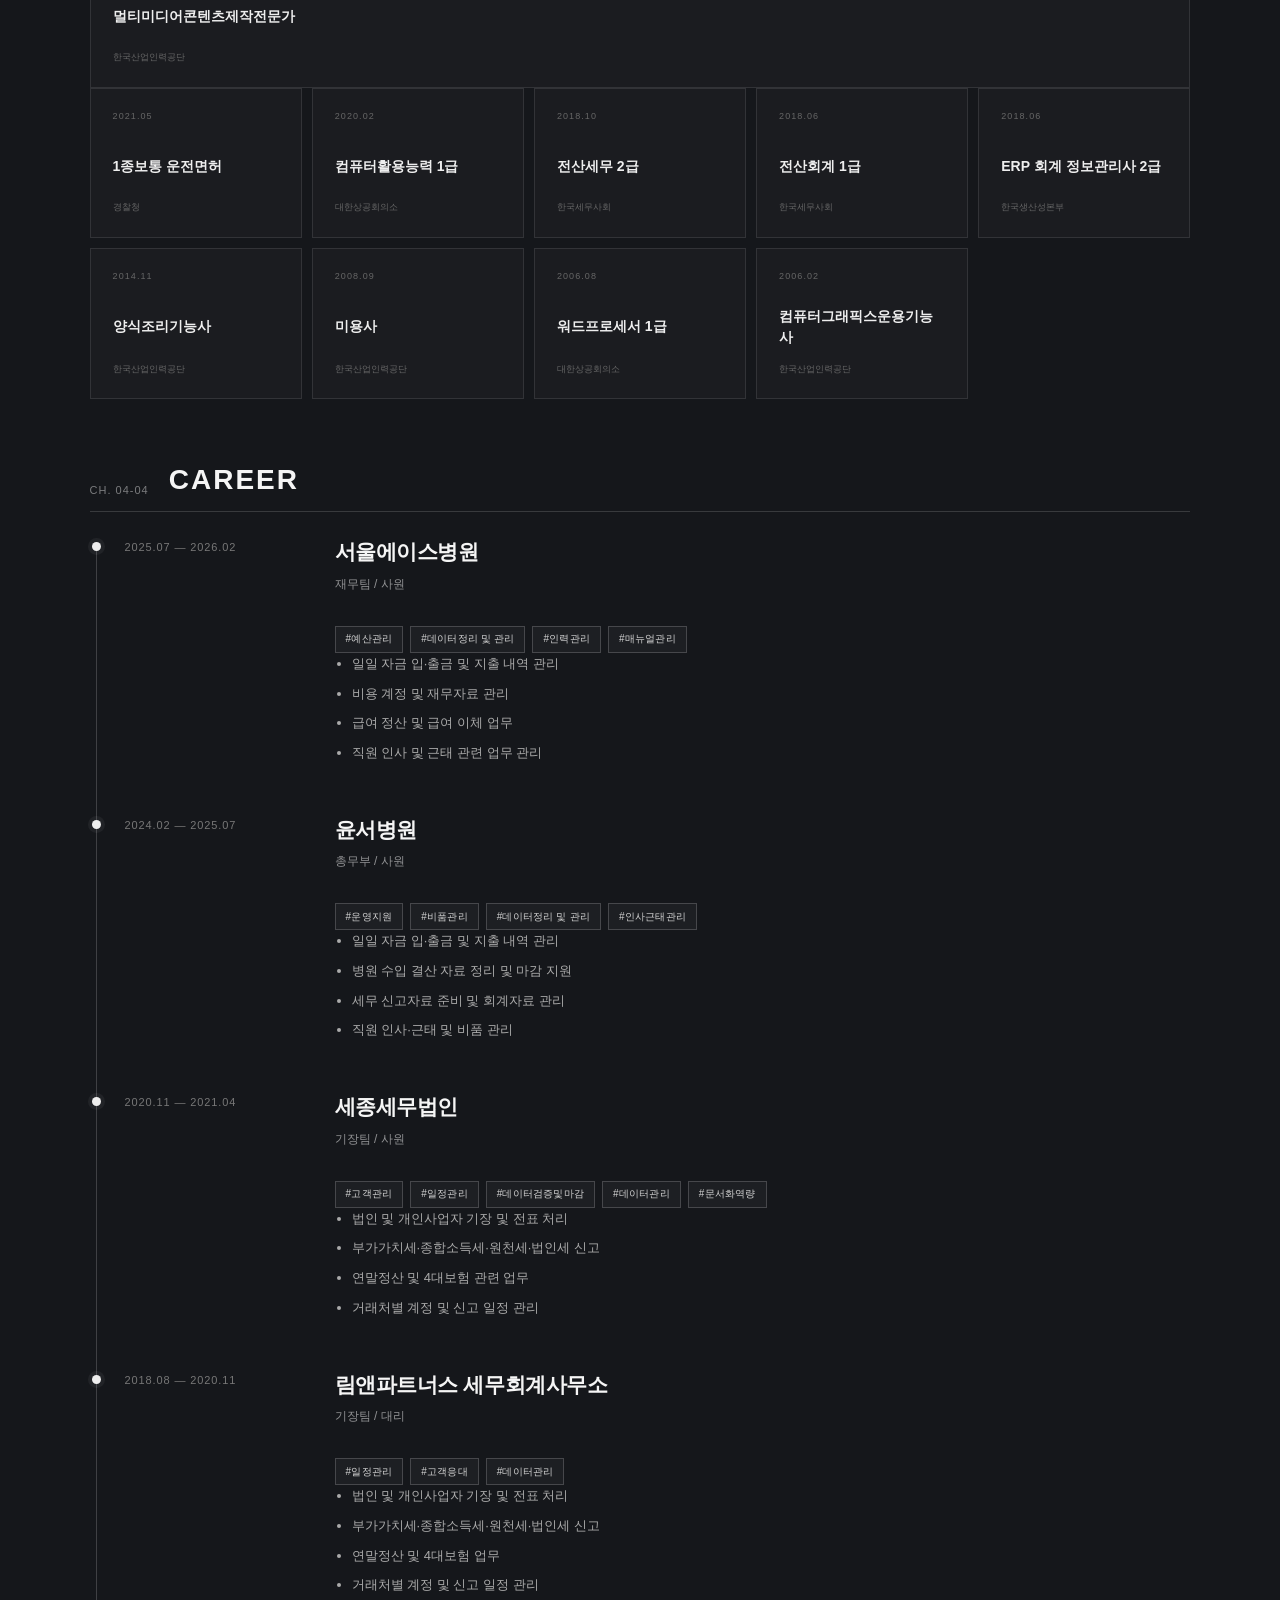
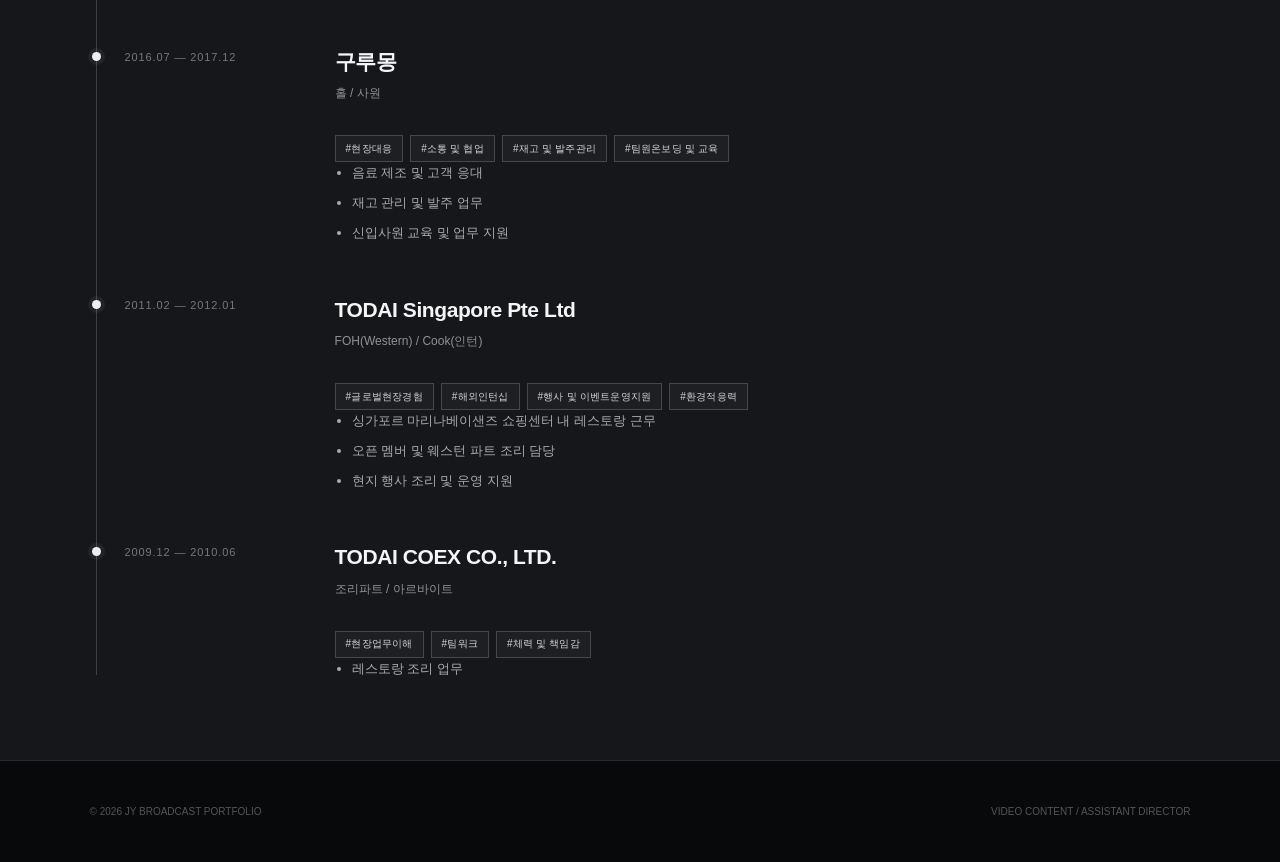
==== commit ab00d571: "Update career.html" ====
--- a/career.html
+++ b/career.html
@@ -135,12 +135,19 @@
                             <h2>CERTIFICATES</h2>
                         </div>
 
+                            <div class="certificate-item">
+                                <span>2026.09</span>
+                                <strong>멀티미디어콘텐츠제작전문가</strong>
+                                <small>한국산업인력공단</small>
+                            </div>
+                            
                         <div class="certificate-grid">
                             <div class="certificate-item">
                                 <span>2021.05</span>
                                 <strong>1종보통 운전면허</strong>
                                 <small>경찰청</small>
                             </div>
+
                             <div class="certificate-item">
                                 <span>2020.02</span>
                                 <strong>컴퓨터활용능력 1급</strong>
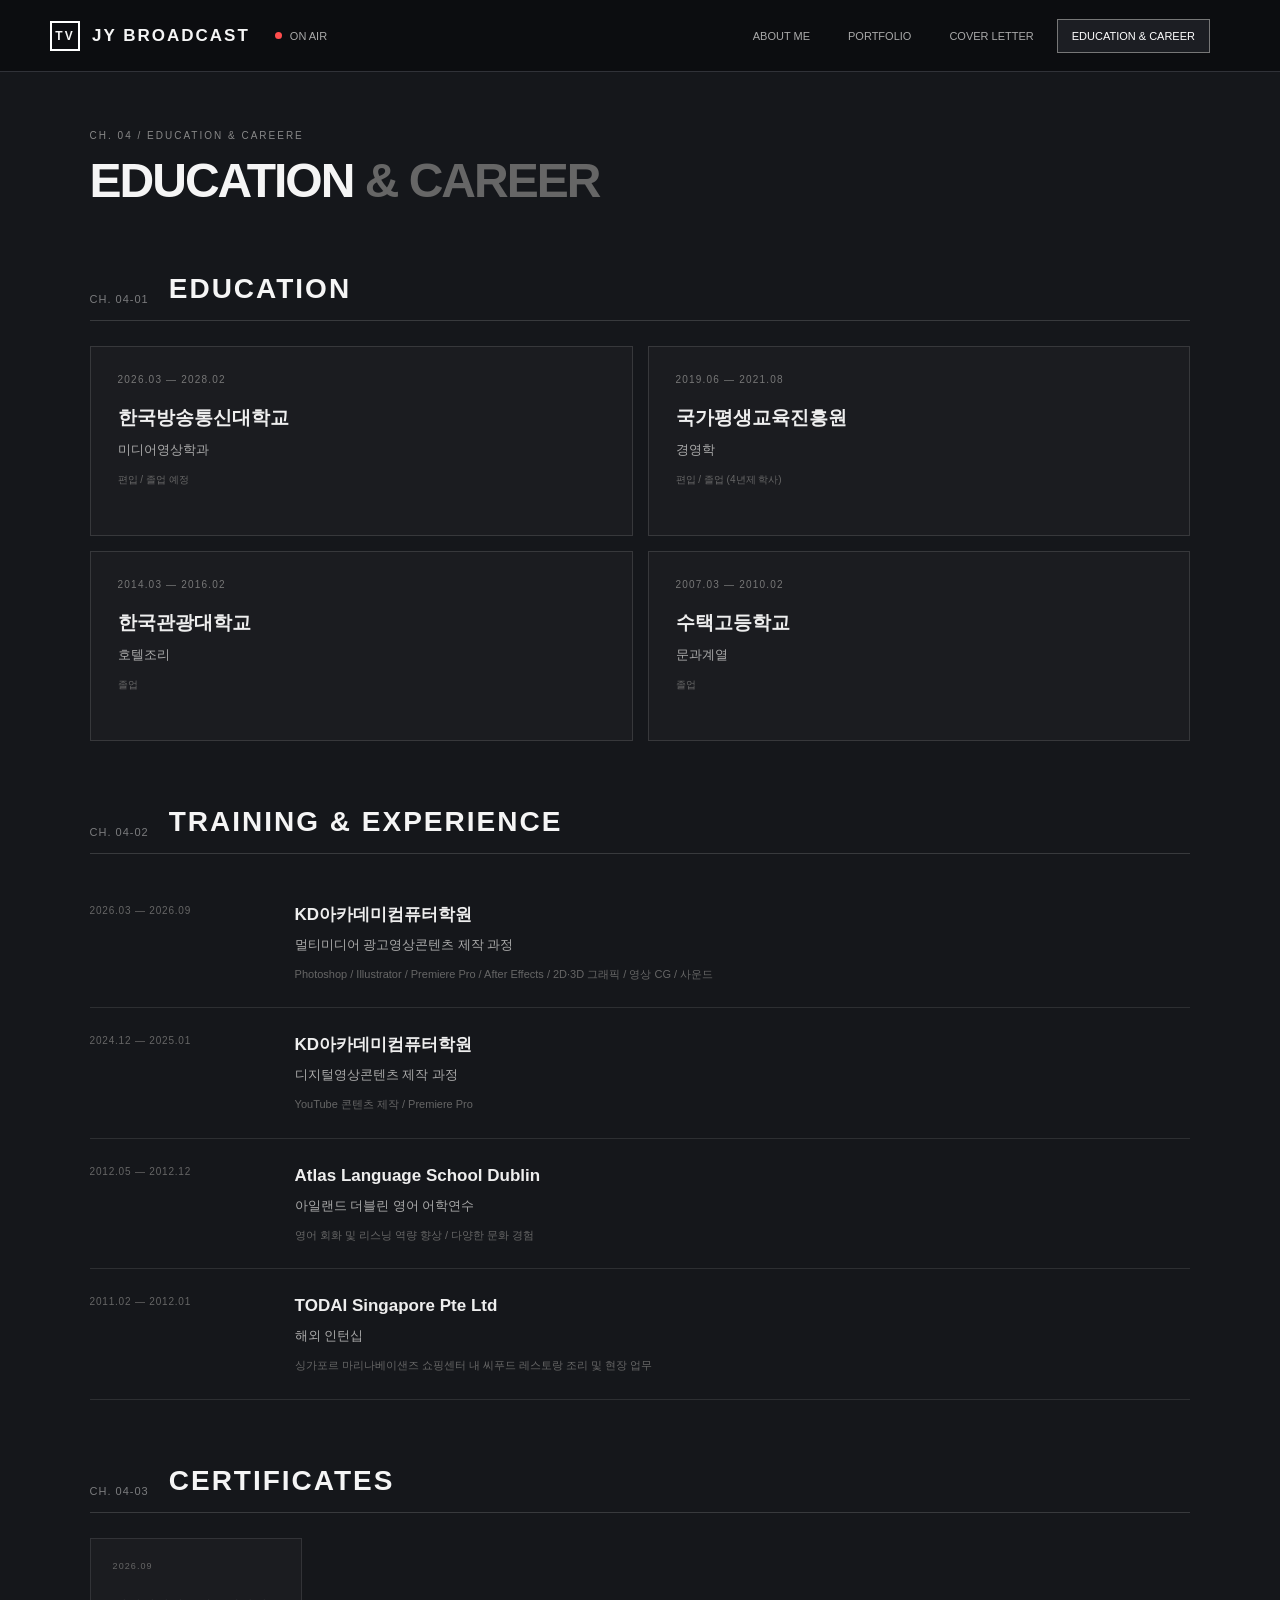
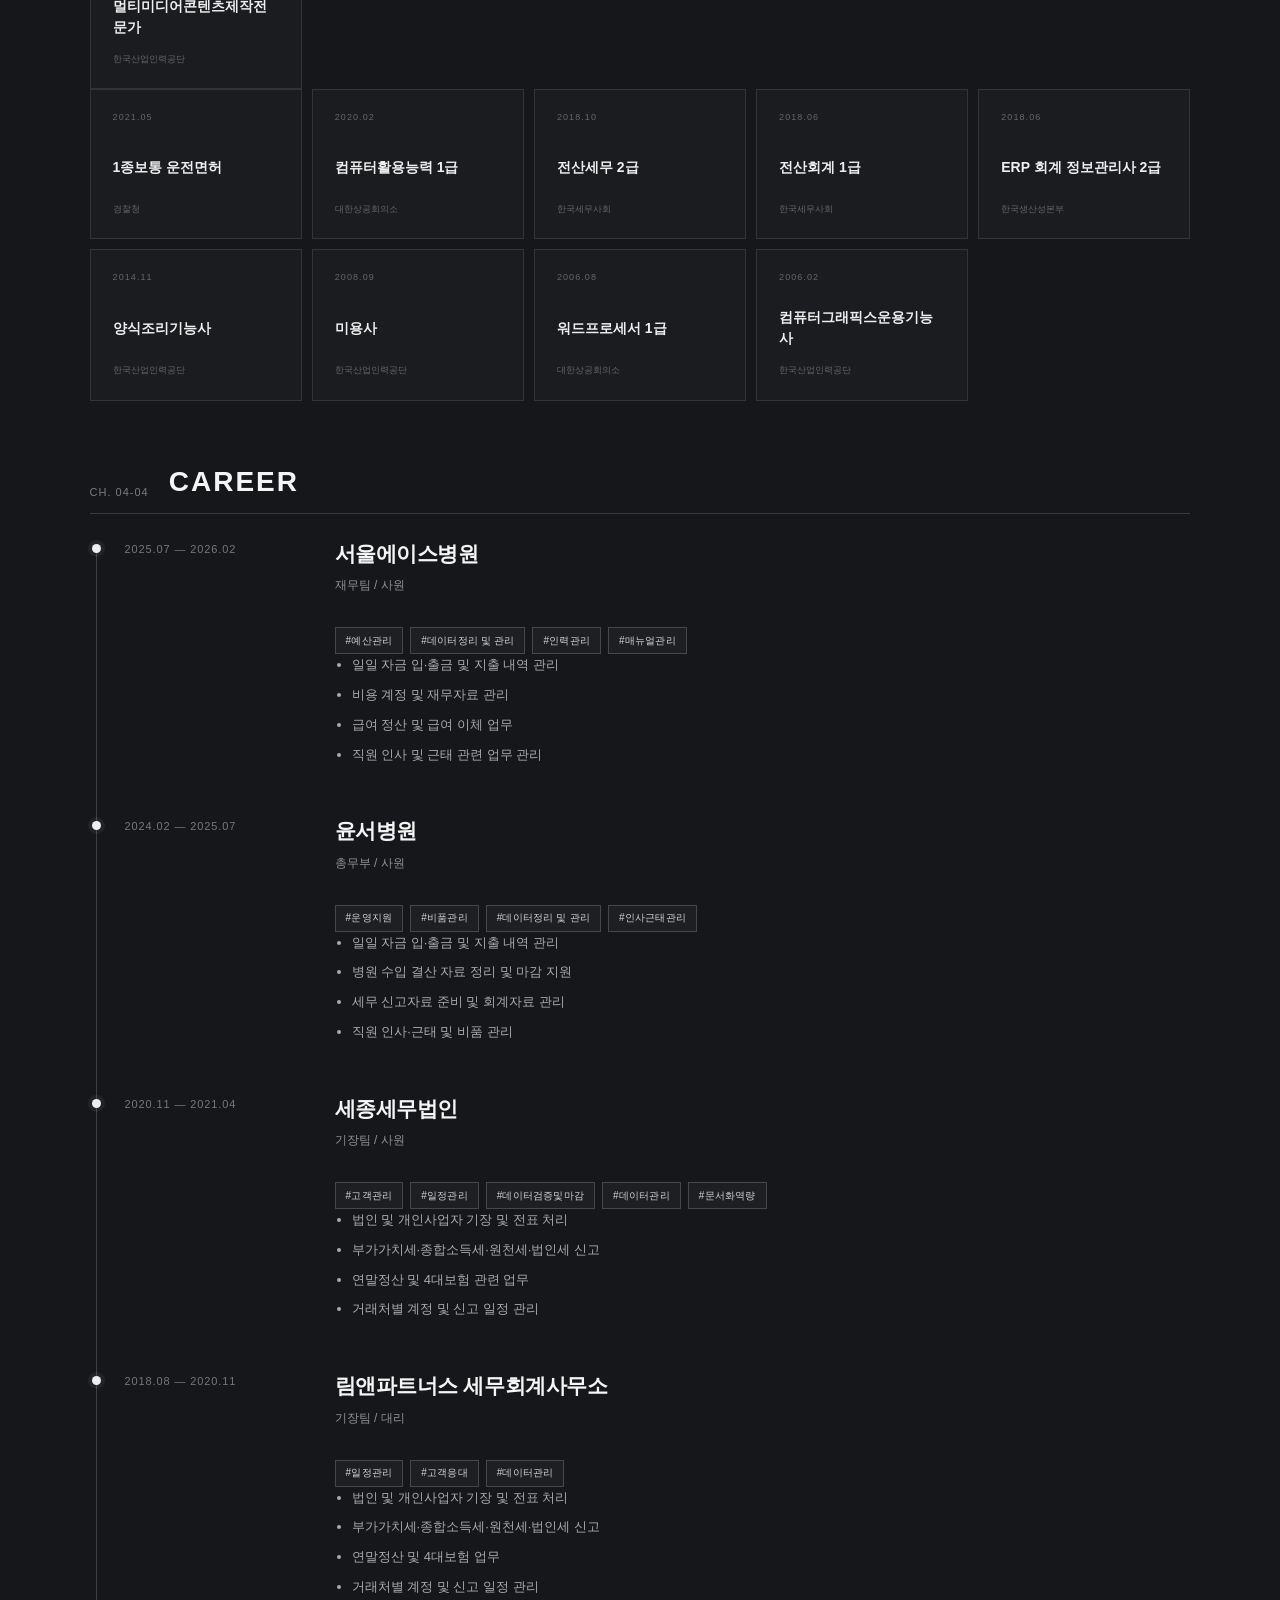
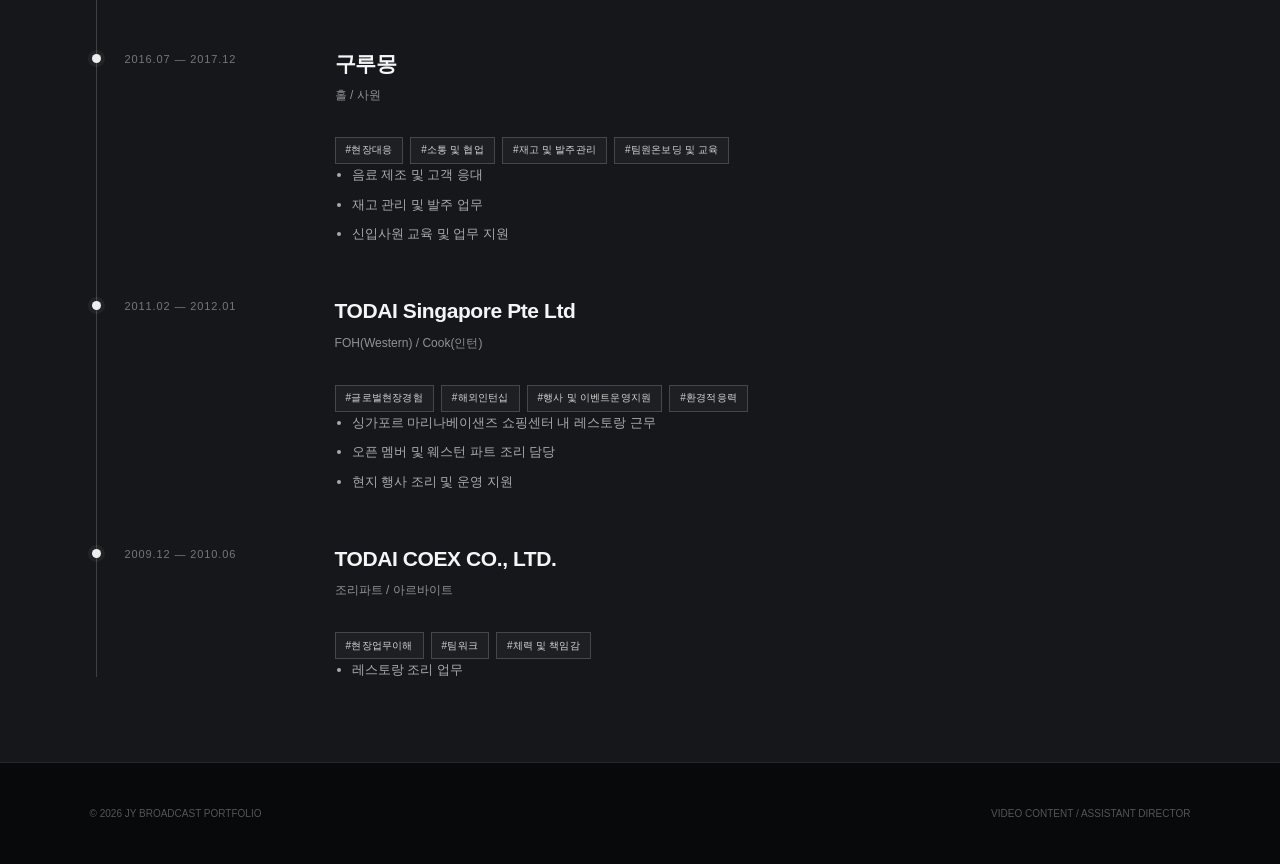
==== commit e17c675a: "Update career.html" ====
--- a/career.html
+++ b/career.html
@@ -134,12 +134,13 @@
                             <span>CH. 04-03</span>
                             <h2>CERTIFICATES</h2>
                         </div>
-
+                        <div class="certificate-grid">
                             <div class="certificate-item">
                                 <span>2026.09</span>
                                 <strong>멀티미디어콘텐츠제작전문가</strong>
                                 <small>한국산업인력공단</small>
                             </div>
+                        </div>
                             
                         <div class="certificate-grid">
                             <div class="certificate-item">
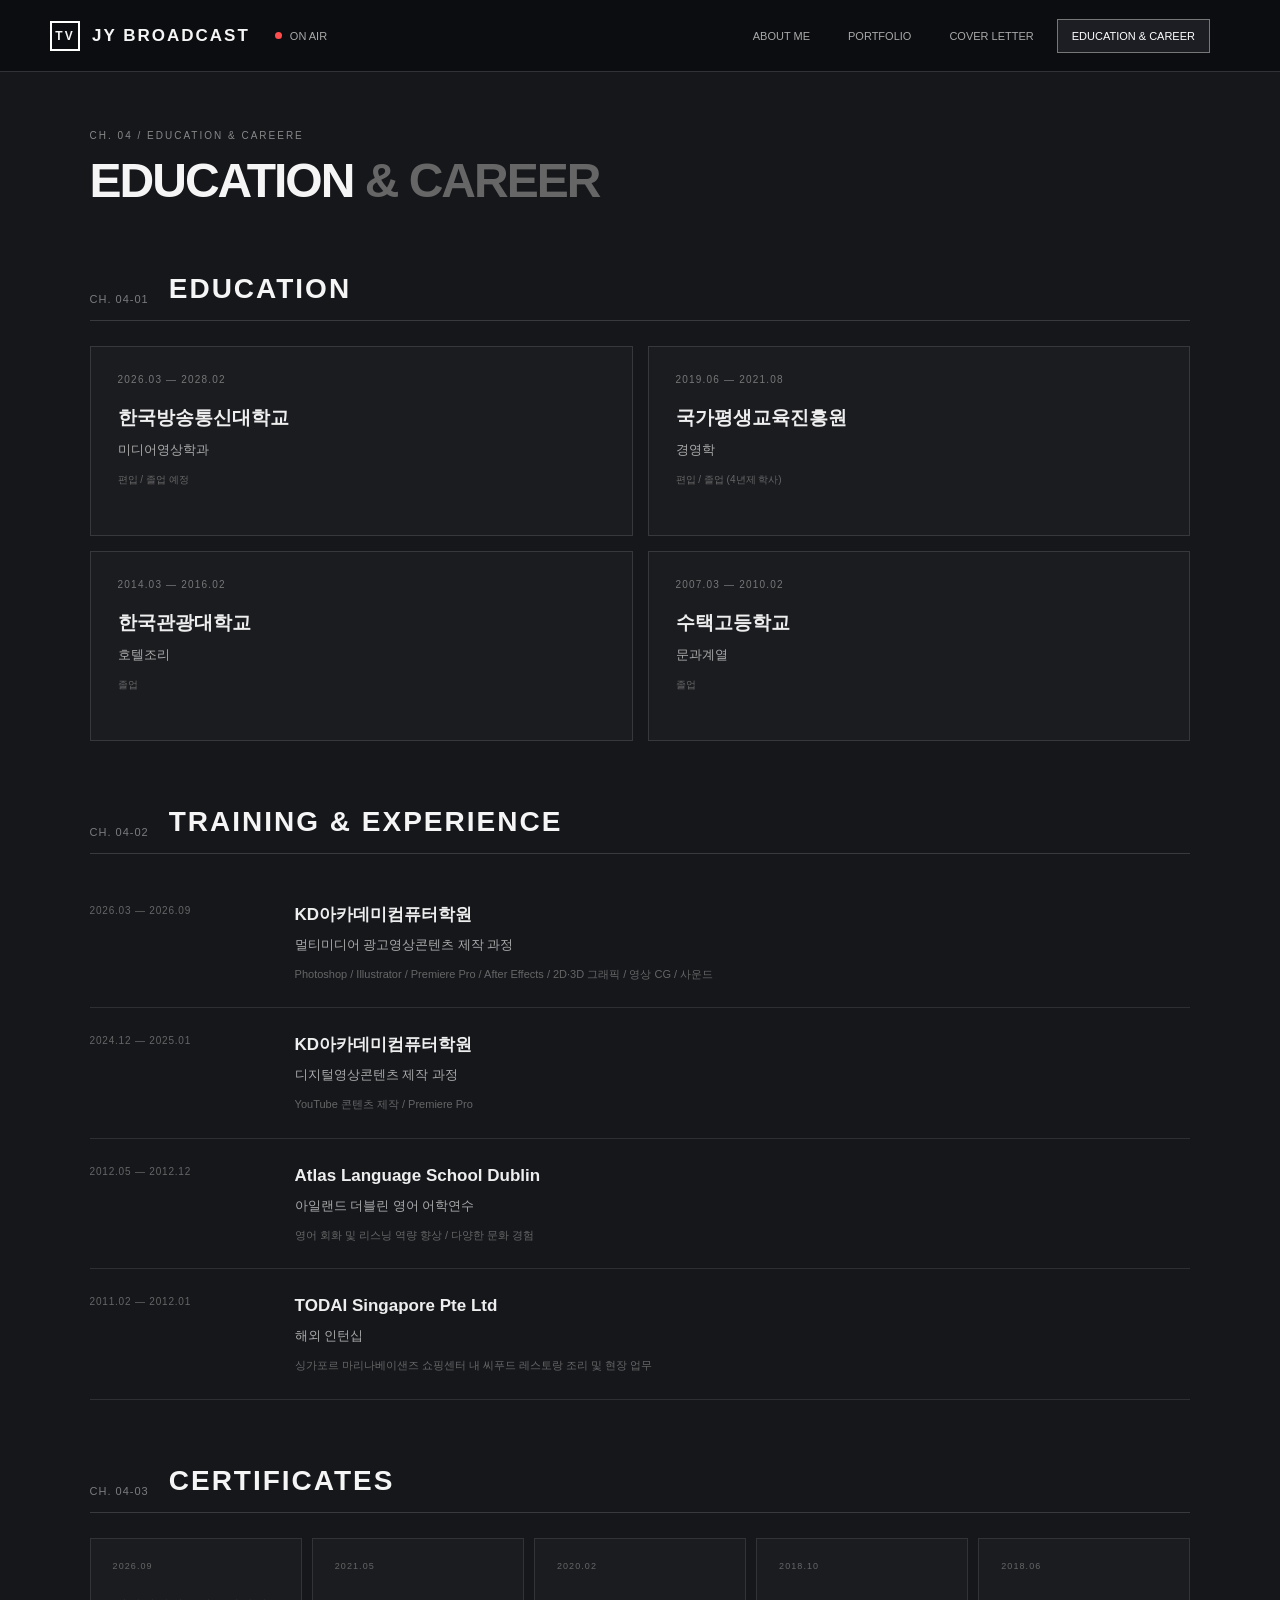
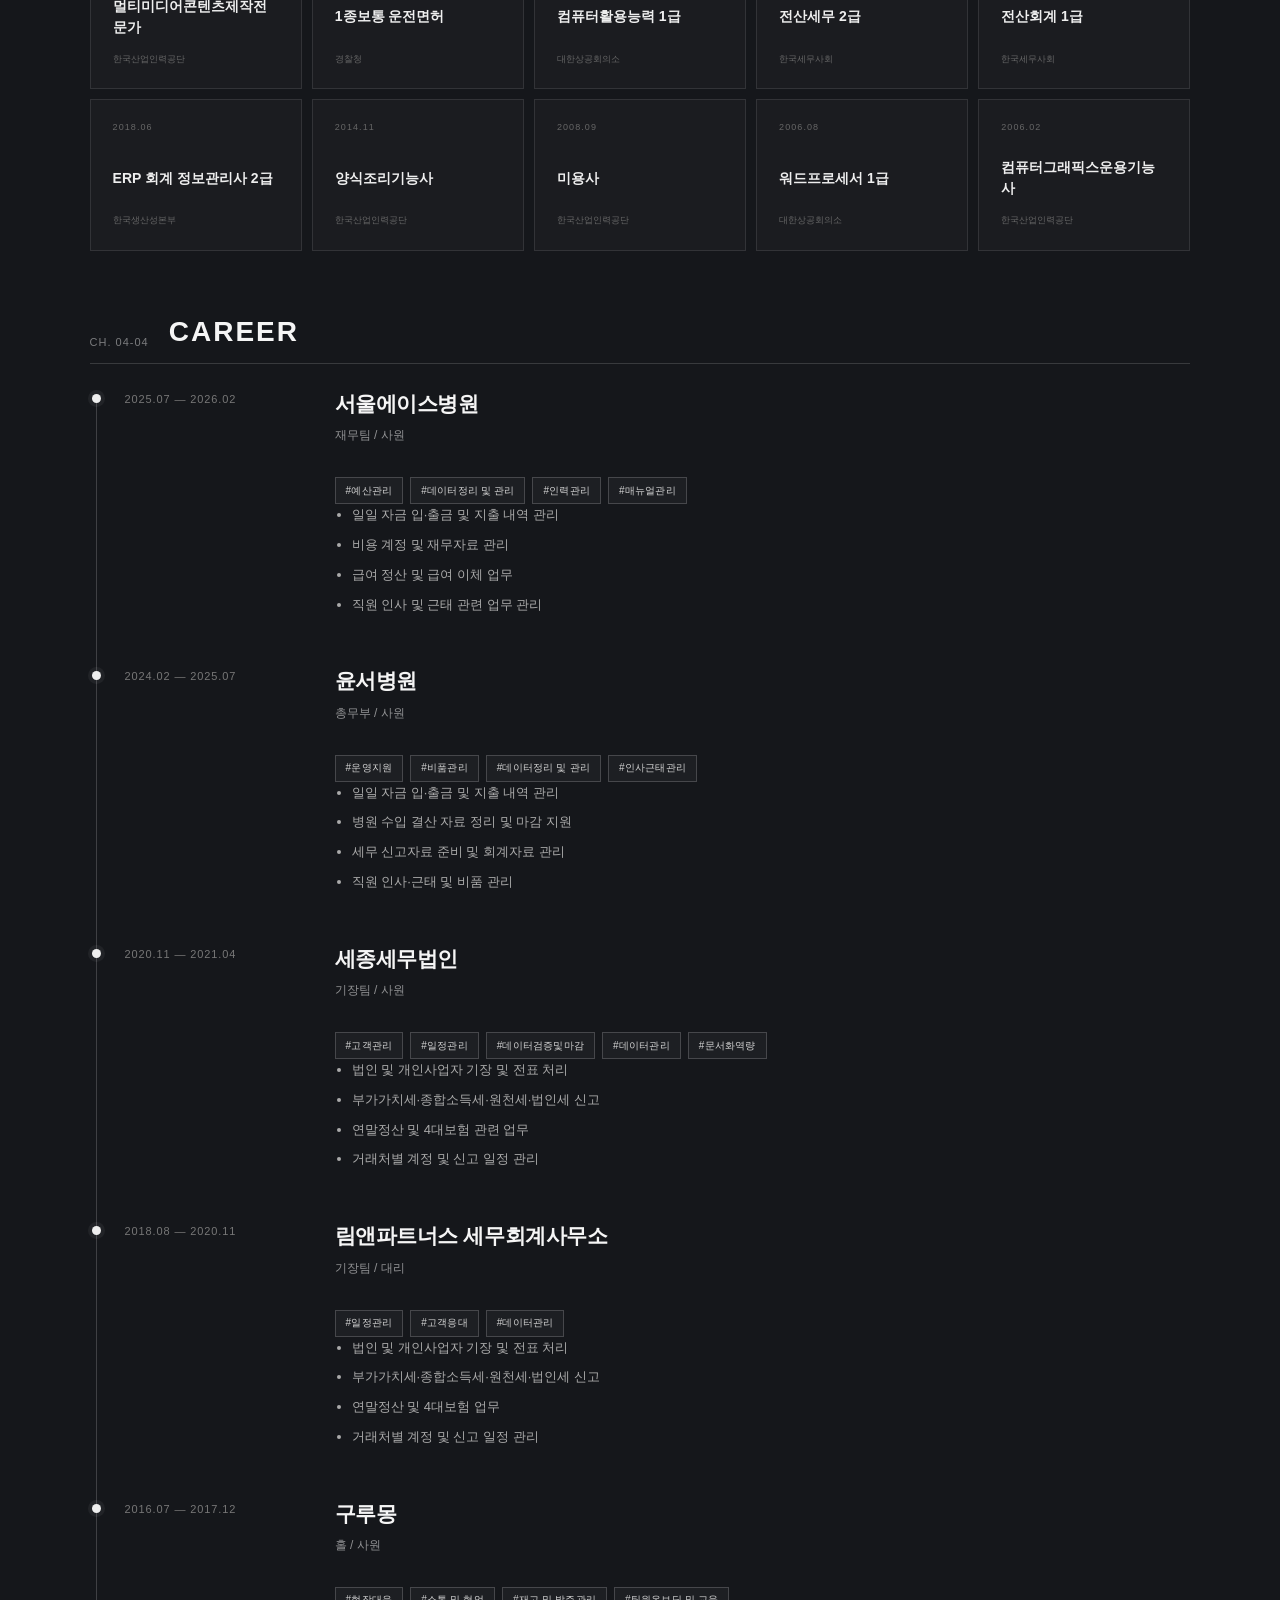
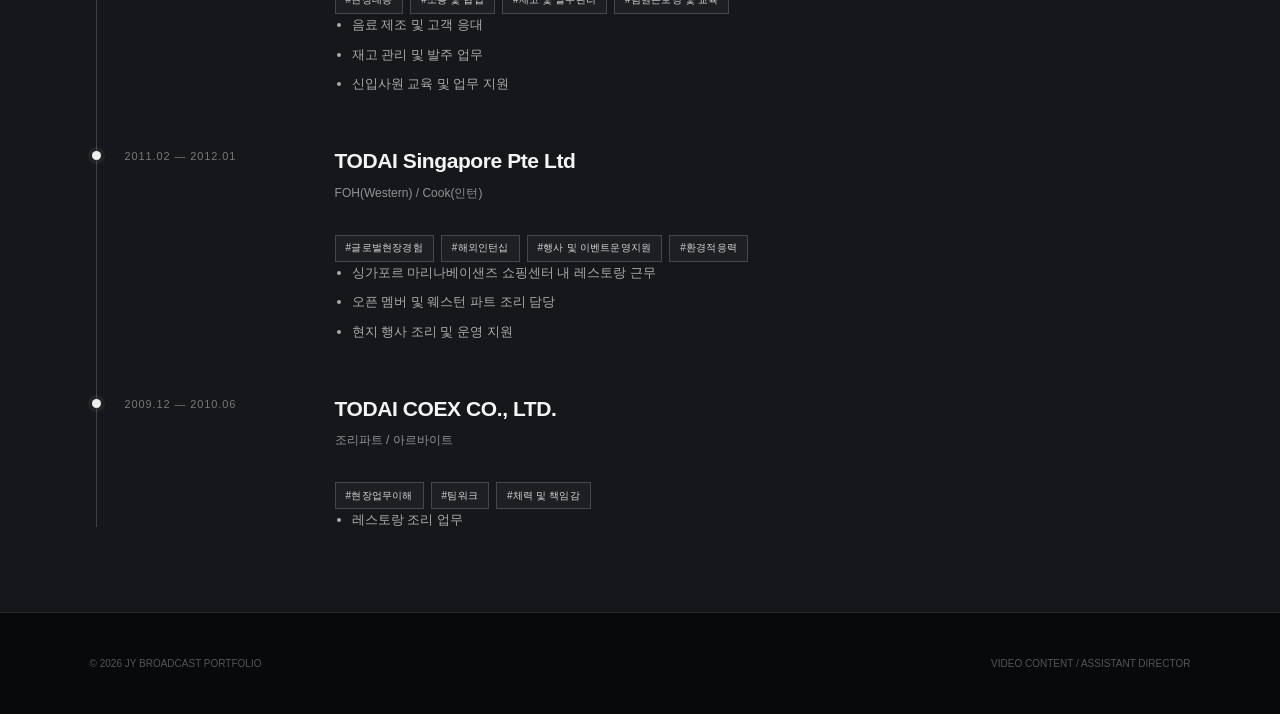
==== commit 8a61b44f: "Update career.html" ====
--- a/career.html
+++ b/career.html
@@ -134,15 +134,14 @@
                             <span>CH. 04-03</span>
                             <h2>CERTIFICATES</h2>
                         </div>
+                           
                         <div class="certificate-grid">
                             <div class="certificate-item">
                                 <span>2026.09</span>
                                 <strong>멀티미디어콘텐츠제작전문가</strong>
                                 <small>한국산업인력공단</small>
                             </div>
-                        </div>
-                            
-                        <div class="certificate-grid">
+
                             <div class="certificate-item">
                                 <span>2021.05</span>
                                 <strong>1종보통 운전면허</strong>
